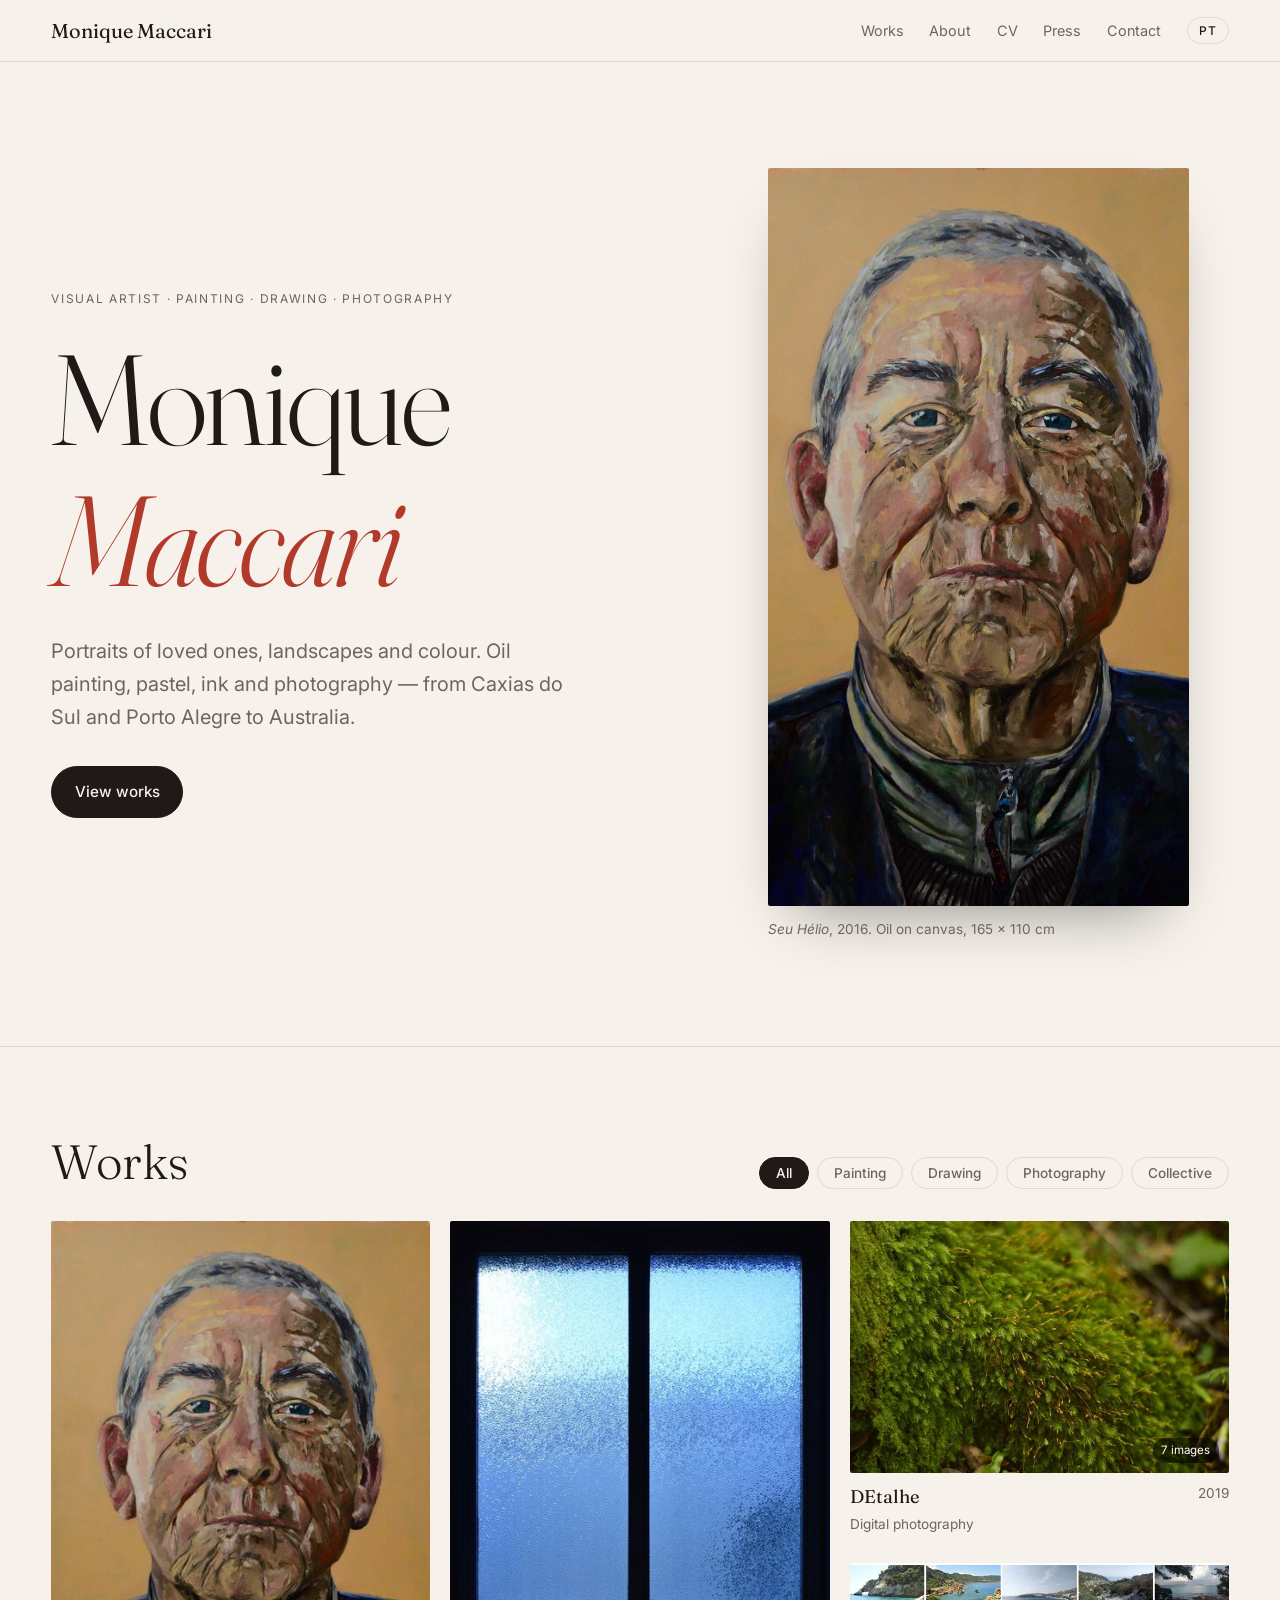
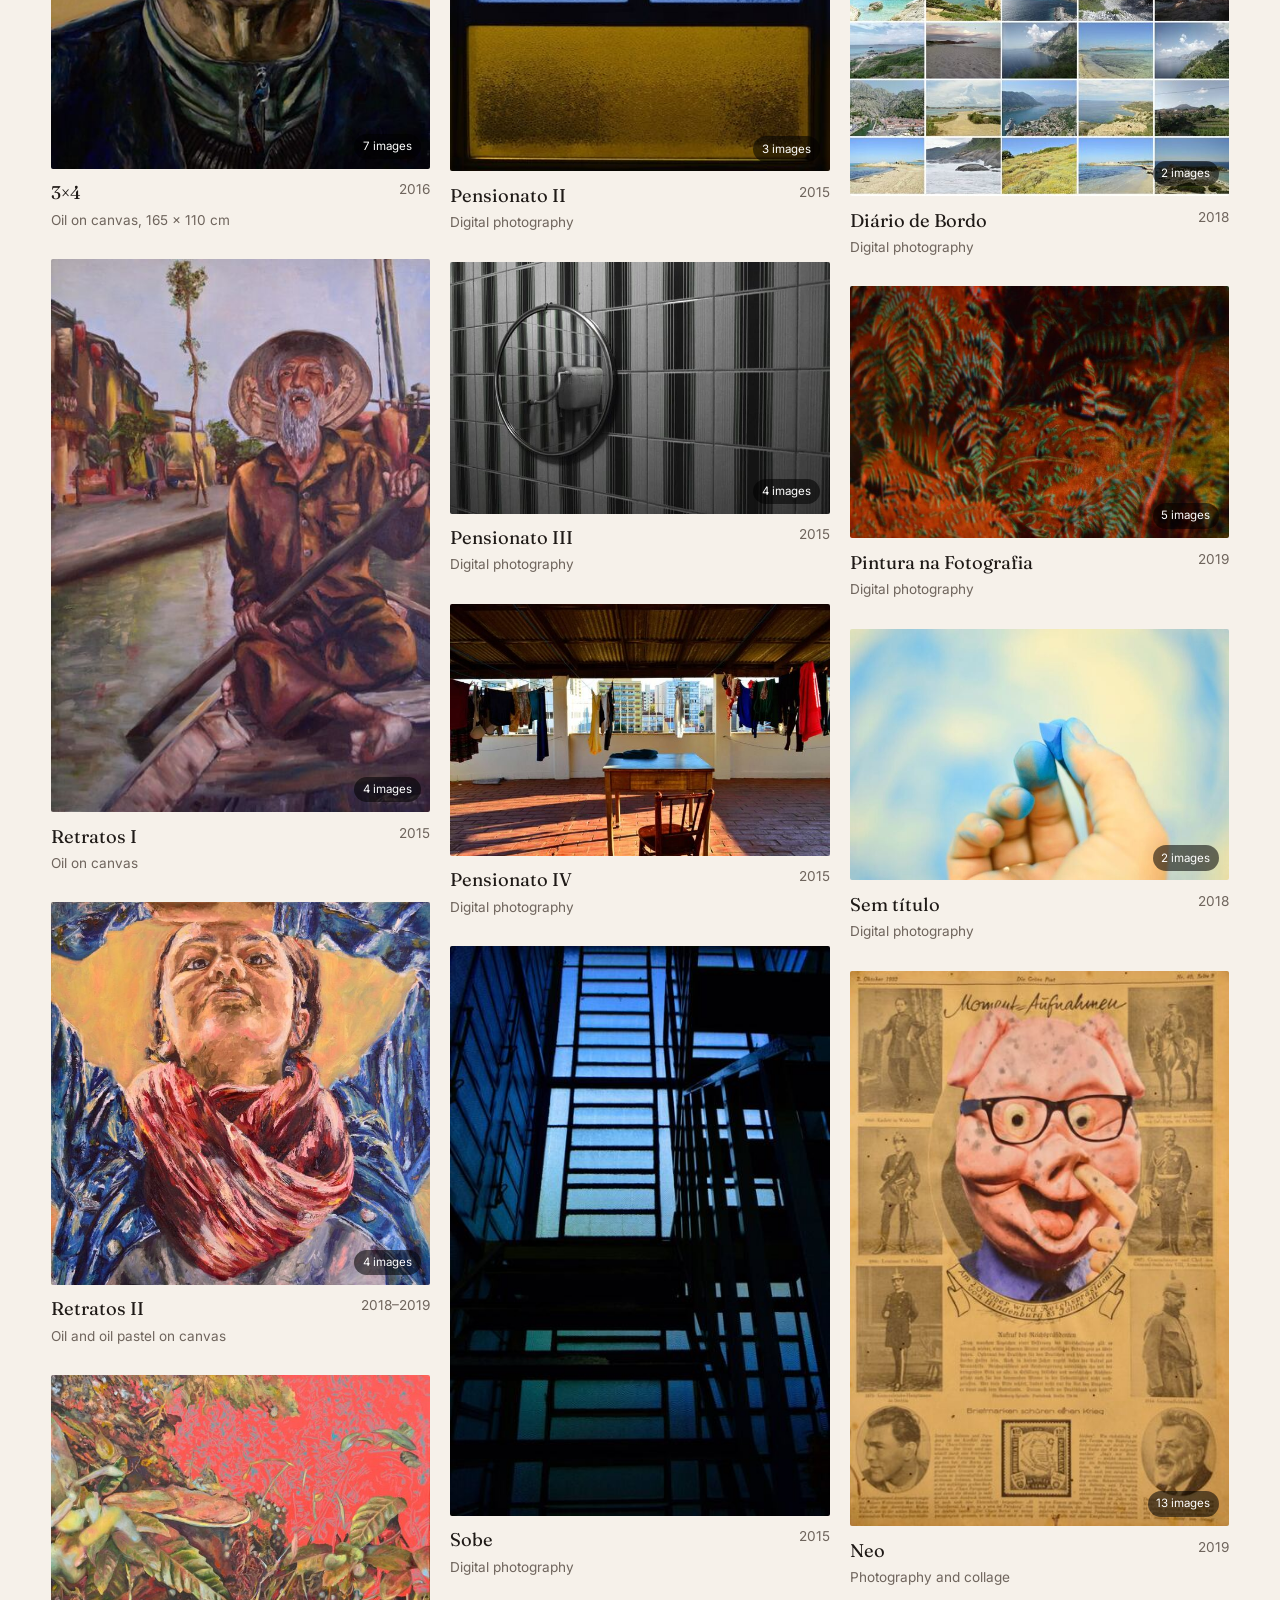
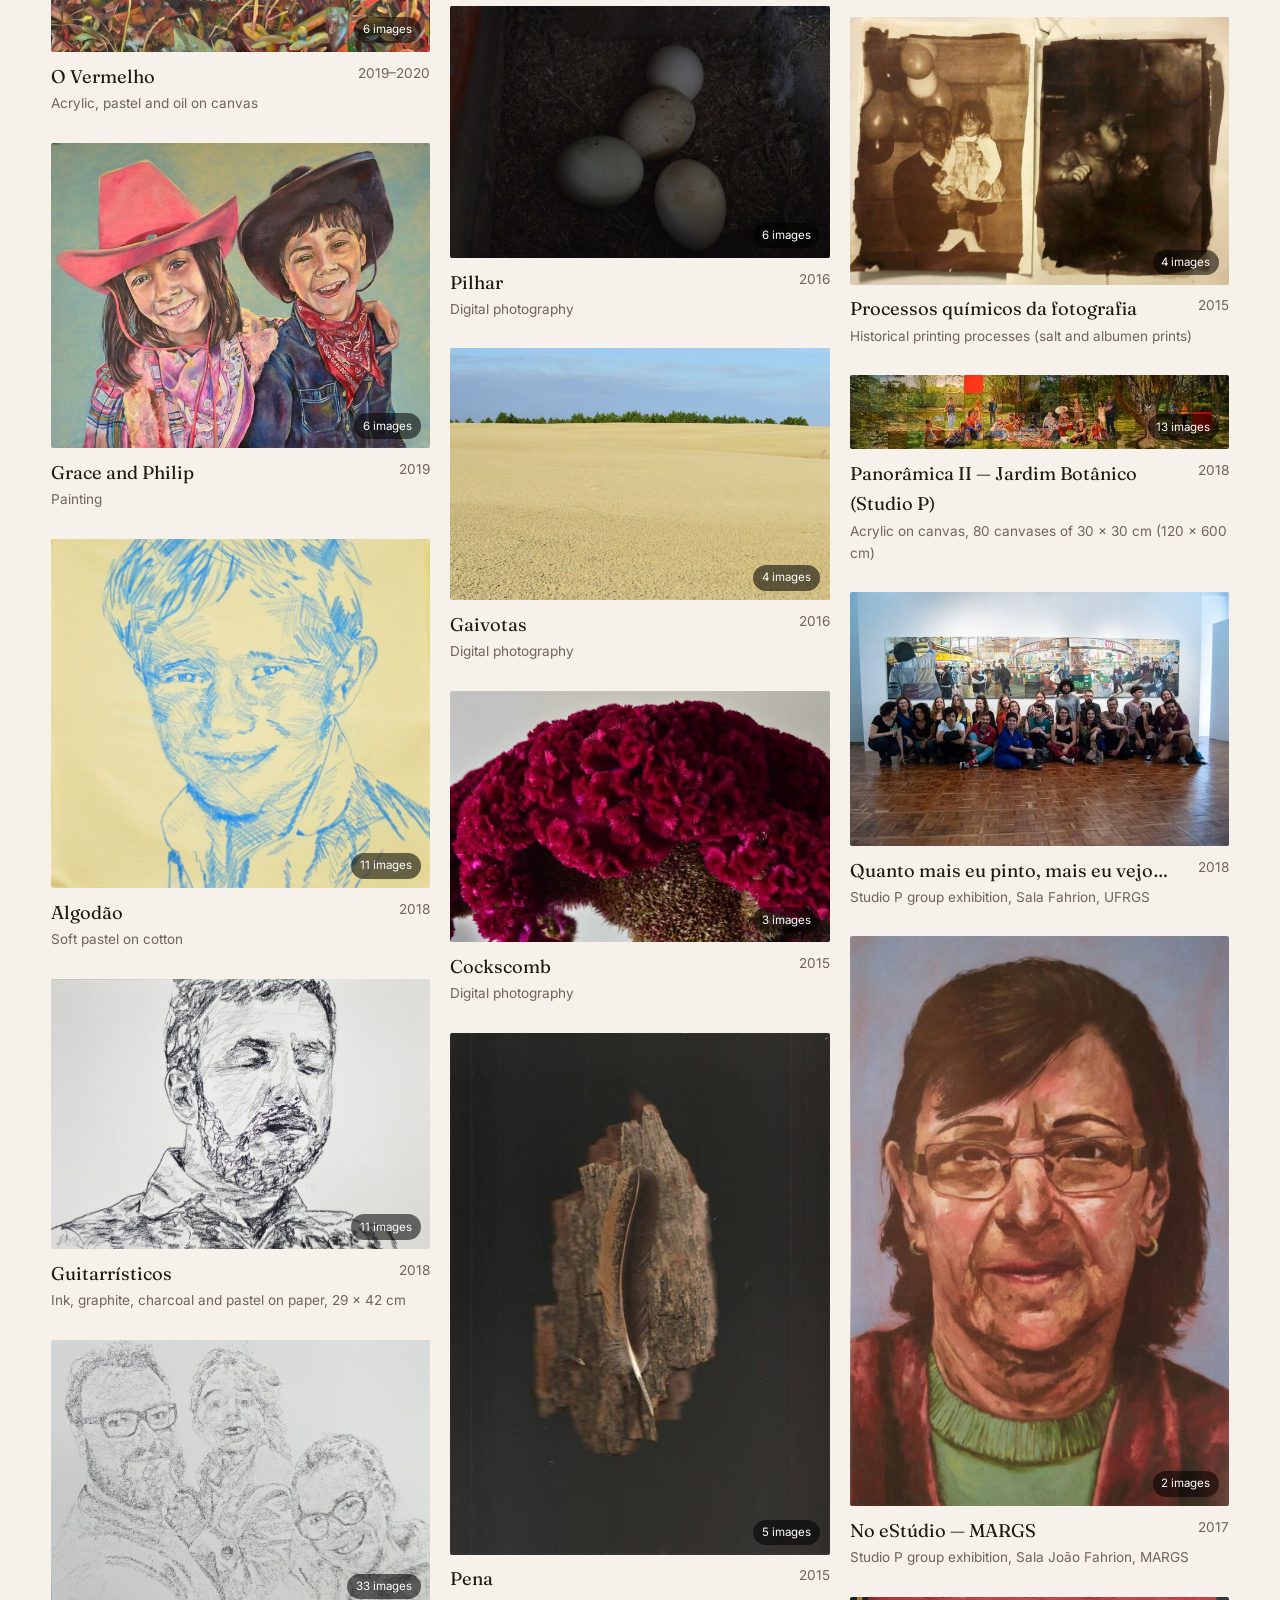
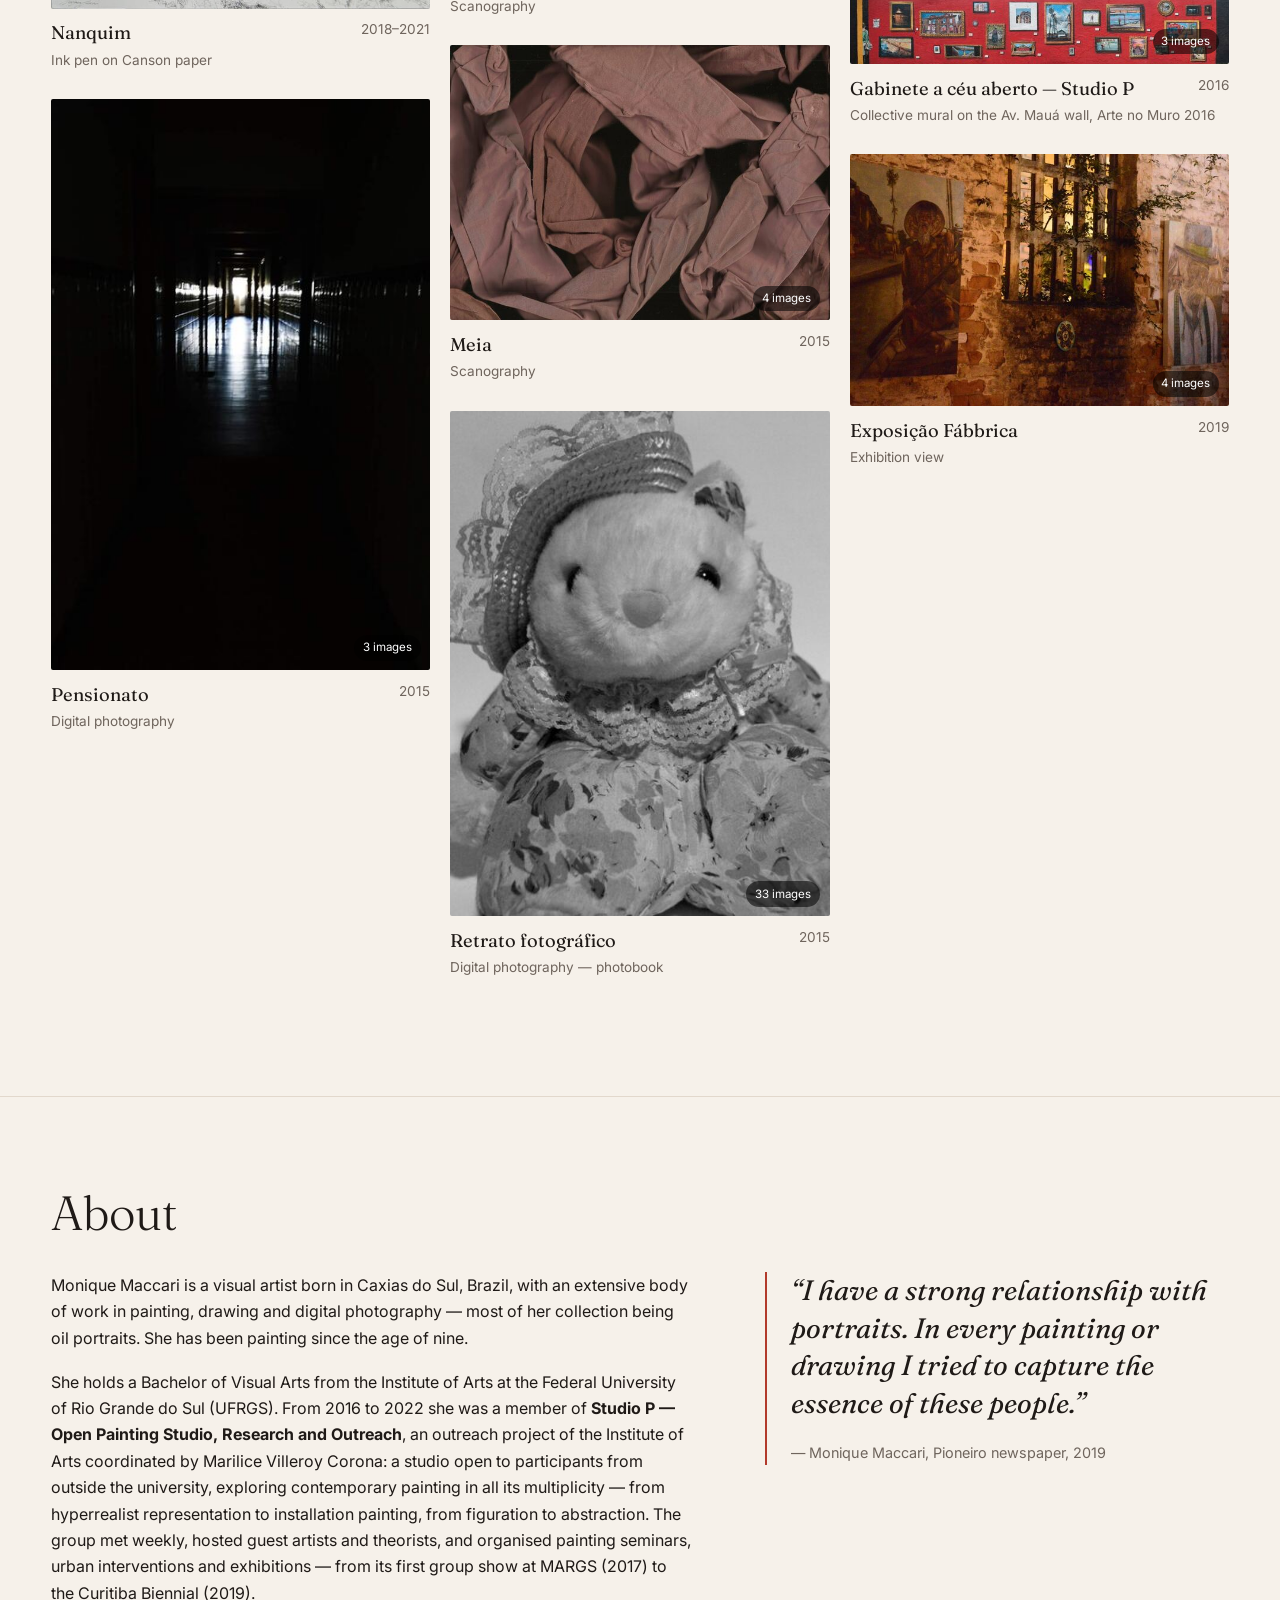
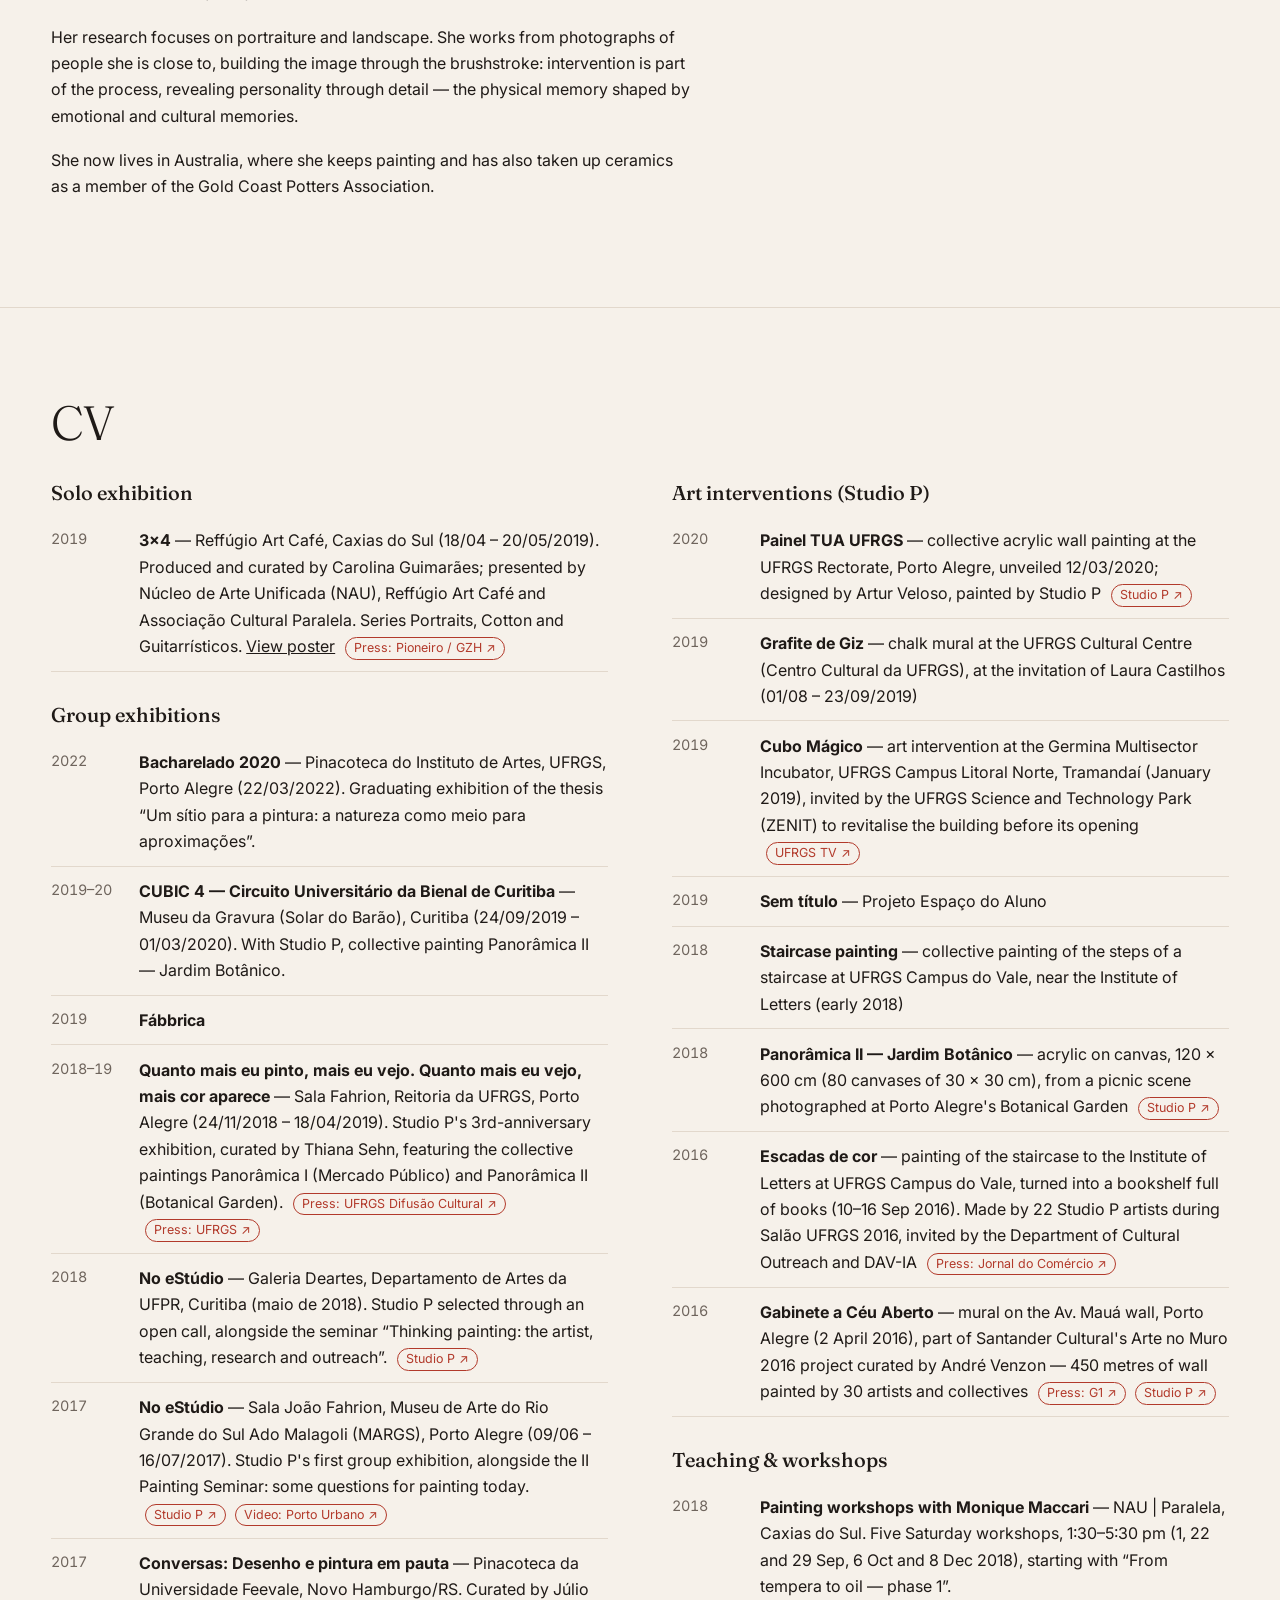
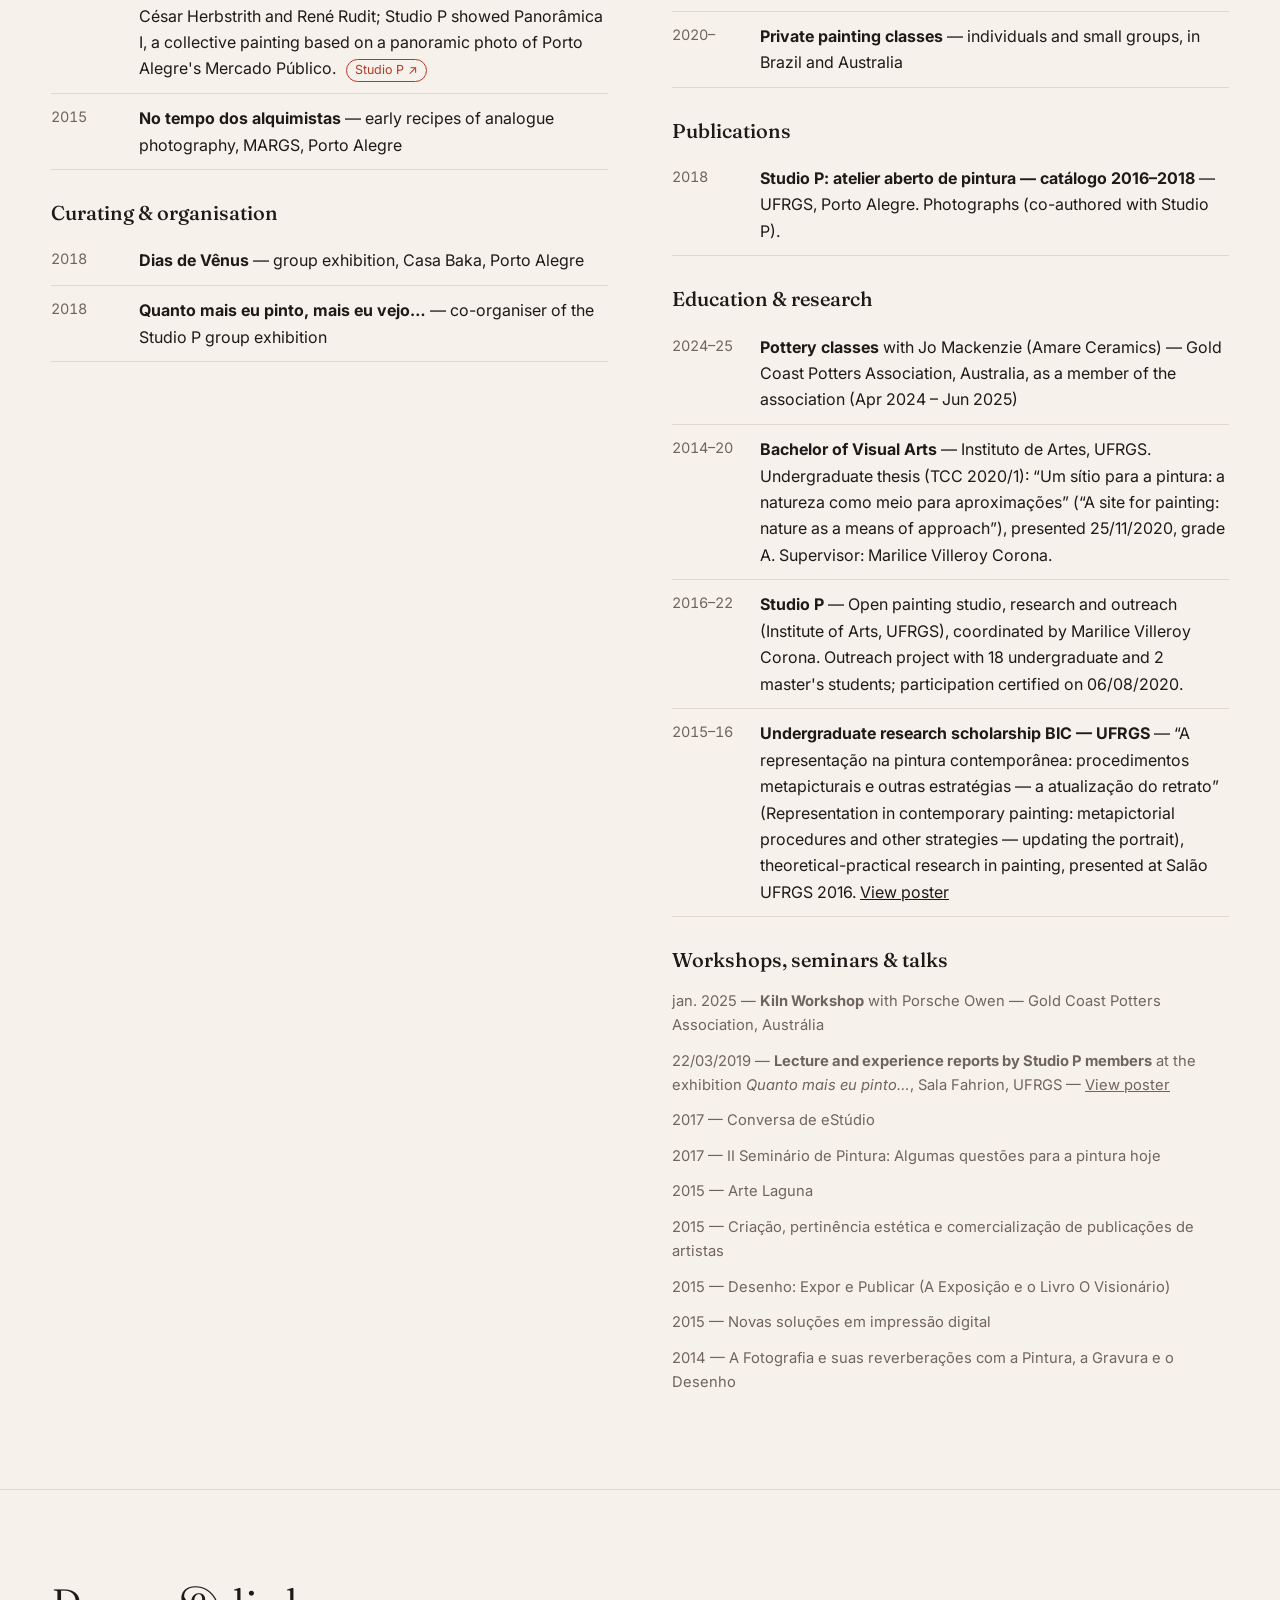
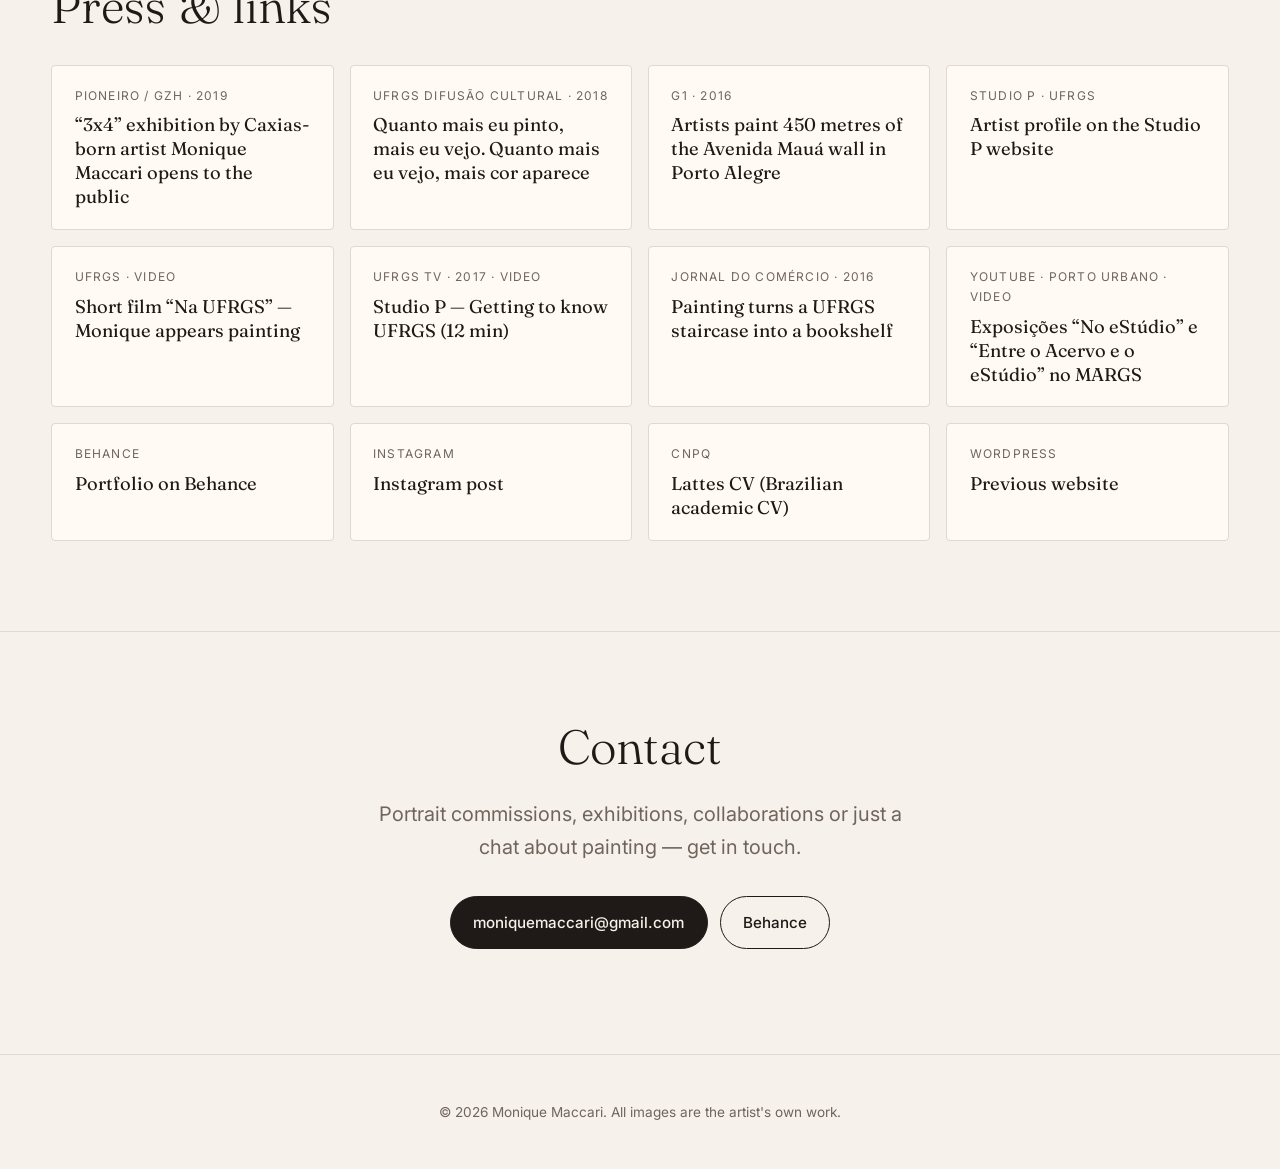
==== index.html @ 8c5ab3e1 "Add Porto Urbano MARGS video, 2019 Studio P lecture poster and 2018 staircase painting Co-Authored-B" ====
<!doctype html>
<html lang="pt-BR">
<head>
  <meta charset="utf-8">
  <meta name="viewport" content="width=device-width, initial-scale=1">
  <title>Monique Maccari — Artista Visual</title>
  <meta name="description" content="Monique Maccari, artista visual brasileira radicada na Austrália. Pintura a óleo, desenho e fotografia — retratos e paisagens.">
  <meta property="og:title" content="Monique Maccari — Artista Visual">
  <meta property="og:description" content="Pintura, desenho e fotografia. Retratos de pessoas queridas, paisagens e cor.">
  <meta property="og:image" content="assets/img/seu-helio/01.jpg">
  <link rel="icon" href="assets/favicon.svg" type="image/svg+xml">
  <link rel="preconnect" href="https://fonts.googleapis.com">
  <link rel="preconnect" href="https://fonts.gstatic.com" crossorigin>
  <link href="https://fonts.googleapis.com/css2?family=Fraunces:ital,opsz,wght@0,9..144,300;0,9..144,500;1,9..144,300&family=Inter:wght@400;500&display=swap" rel="stylesheet">
  <link rel="stylesheet" href="assets/css/style.css">
</head>
<body>
  <header class="site-header">
    <a class="logo" href="#top">Monique Maccari</a>
    <nav class="nav" aria-label="Principal">
      <a href="#obras" data-i18n="nav.works">Obras</a>
      <a href="#sobre" data-i18n="nav.about">Sobre</a>
      <a href="#cv" data-i18n="nav.cv">Currículo</a>
      <a href="#imprensa" data-i18n="nav.press">Imprensa</a>
      <a href="#contato" data-i18n="nav.contact">Contato</a>
      <button class="lang" type="button" aria-label="Mudar idioma / Change language">EN</button>
    </nav>
  </header>

  <main id="top">
    <section class="hero">
      <div class="hero-text">
        <p class="eyebrow" data-i18n="hero.eyebrow">Artista visual · Pintura · Desenho · Fotografia</p>
        <h1>Monique<br><em>Maccari</em></h1>
        <p class="lede" data-i18n="hero.lede">Retratos de pessoas queridas, paisagens e cor. Pintura a óleo, pastel, nanquim e fotografia — de Caxias do Sul e Porto Alegre para a Austrália.</p>
        <a class="btn" href="#obras" data-i18n="hero.cta">Ver obras</a>
      </div>
      <figure class="hero-art">
        <img src="assets/img/seu-helio/01.jpg" alt="Seu Hélio, 2016, óleo sobre tela, 165 × 110 cm" width="1400" height="2100">
        <figcaption><em>Seu Hélio</em>, 2016. <span data-i18n="hero.caption">Óleo sobre tela, 165 × 110 cm</span></figcaption>
      </figure>
    </section>

    <section id="obras" class="section">
      <div class="section-head">
        <h2 data-i18n="works.title">Obras</h2>
        <div class="filters" role="tablist">
          <button class="filter is-active" data-filter="all" data-i18n="cat.all">Tudo</button>
          <button class="filter" data-filter="pintura" data-i18n="cat.pintura">Pintura</button>
          <button class="filter" data-filter="desenho" data-i18n="cat.desenho">Desenho</button>
          <button class="filter" data-filter="fotografia" data-i18n="cat.fotografia">Fotografia</button>
          <button class="filter" data-filter="coletivo" data-i18n="cat.coletivo">Coletivo</button>
        </div>
      </div>
      <div class="grid" id="grid"></div>
    </section>

    <section id="sobre" class="section about">
      <h2 data-i18n="about.title">Sobre</h2>
      <div class="about-cols">
        <div class="prose" data-i18n-html="about.body">
          <p>Monique Maccari é artista visual nascida em Caxias do Sul (RS), com vasta produção em pintura, desenho e fotografia digital — a maior parte da coleção são retratos em tinta a óleo. Pinta desde os nove anos de idade.</p>
          <p>Bacharela em Artes Visuais pelo Instituto de Artes da Universidade Federal do Rio Grande do Sul (UFRGS). De 2016 a 2022 integrou o <strong>Studio P — Atelier aberto de pintura, pesquisa e extensão</strong>, projeto de extensão do Instituto de Artes coordenado por Marilice Villeroy Corona: um ateliê aberto a participantes de fora da universidade, que pensa a pintura contemporânea em sua multiplicidade — da representação hiper-realista à pintura-instalação, da figuração à abstração. O grupo se reunia semanalmente, recebia artistas e teóricos convidados e organizava seminários de pintura, intervenções urbanas e exposições — da primeira coletiva no MARGS (2017) à Bienal de Curitiba (2019).</p>
          <p>Sua pesquisa se concentra no retrato e na paisagem. Trabalha a partir de fotografias de pessoas com quem tem vínculo, construindo a representação pela pincelada: a interferência faz parte do processo e revela a personalidade nos detalhes — a memória física construída pelas memórias emocionais e culturais.</p>
          <p>Hoje vive na Austrália, onde segue pintando e passou a se dedicar também à cerâmica, como membro da Gold Coast Potters Association.</p>
        </div>
        <blockquote class="quote">
          <p data-i18n="about.quote">“Eu tenho uma forte relação com retratos. Em cada pintura ou desenho eu busquei capturar a essência dessas pessoas.”</p>
          <cite>— Monique Maccari, <span data-i18n="about.quoteSrc">Pioneiro, 2019</span></cite>
        </blockquote>
      </div>
    </section>

    <section id="cv" class="section cv">
      <h2 data-i18n="cv.title">Currículo</h2>
      <div class="cv-grid">
        <div>
          <h3 data-i18n="cv.solo">Exposição individual</h3>
          <ul class="timeline">
            <li><span>2019</span><div><strong>3×4</strong> — Reffúgio Art Café, Caxias do Sul (18/04 – 20/05/2019). <span data-i18n="cv.solo1">Produção e curadoria de Carolina Guimarães; realização Núcleo de Arte Unificada (NAU), Reffúgio Art Café e Associação Cultural Paralela. Séries Retratos, Algodão e Guitarrísticos.</span> <a href="assets/img/press/3x4-cartaz-2019.jpg" target="_blank" rel="noopener" data-i18n="cv.poster">Ver cartaz</a> <a class="press-link" href="https://gauchazh.clicrbs.com.br/pioneiro/cultura-e-lazer/noticia/2019/04/exposicao-3x4-da-artista-caxiense-radicada-na-capital-monique-maccari-abre-nesta-quinta-para-visitacao-10931770.html" target="_blank" rel="noopener"><span data-i18n="cv.news">Matéria</span>: Pioneiro / GZH ↗</a></div></li>
          </ul>

          <h3 data-i18n="cv.group">Exposições coletivas</h3>
          <ul class="timeline">
            <li><span>2022</span><div><strong>Bacharelado 2020</strong> — Pinacoteca do Instituto de Artes, UFRGS, Porto Alegre (22/03/2022). <span data-i18n="cv.grad">Exposição de formatura do TCC “Um sítio para a pintura: a natureza como meio para aproximações”.</span></div></li>
            <li><span>2019–20</span><div><strong>CUBIC 4 — Circuito Universitário da Bienal de Curitiba</strong> — Museu da Gravura (Solar do Barão), Curitiba (24/09/2019 – 01/03/2020). <span data-i18n="cv.cubic">Com o Studio P, pintura coletiva Panorâmica II — Jardim Botânico.</span></div></li>
            <li><span>2019</span><div><strong>Fábbrica</strong></div></li>
            <li><span>2018–19</span><div><strong>Quanto mais eu pinto, mais eu vejo. Quanto mais eu vejo, mais cor aparece</strong> — Sala Fahrion, Reitoria da UFRGS, Porto Alegre (24/11/2018 – 18/04/2019). <span data-i18n="cv.group1">Exposição de 3 anos do Studio P, curadoria de Thiana Sehn, com as pinturas coletivas Panorâmica I (Mercado Público) e Panorâmica II (Jardim Botânico).</span> <a class="press-link" href="https://www.ufrgs.br/difusaocultural/exposicao-quanto-mais-eu-pinto-mais-eu-vejo-quanto-mais-eu-vejo-mais-cor-aparece/" target="_blank" rel="noopener"><span data-i18n="cv.news">Matéria</span>: UFRGS Difusão Cultural ↗</a> <a class="press-link" href="https://www.ufrgs.br/prorext/exposicao-de-pinturas-panoramicas-ocorre-na-sala-fahrion/" target="_blank" rel="noopener"><span data-i18n="cv.news">Matéria</span>: UFRGS ↗</a></div></li>
            <li><span>2018</span><div><strong>No eStúdio</strong> — Galeria Deartes, Departamento de Artes da UFPR, Curitiba (maio de 2018). <span data-i18n="cv.ufpr">Studio P selecionado por edital, com o seminário “Pensar a pintura: o artista, o ensino, a pesquisa e a extensão”.</span> <a class="press-link" href="https://grupostudiop.wordpress.com/exposicao-no-estudio-ufpr/" target="_blank" rel="noopener">Studio P ↗</a></div></li>
            <li><span>2017</span><div><strong>No eStúdio</strong> — Sala João Fahrion, Museu de Arte do Rio Grande do Sul Ado Malagoli (MARGS), Porto Alegre (09/06 – 16/07/2017). <span data-i18n="cv.estudio">Primeira exposição coletiva do Studio P, com o II Seminário de Pintura: algumas questões para a pintura hoje.</span> <a class="press-link" href="https://grupostudiop.wordpress.com/exposicao-no-estudio-margs/" target="_blank" rel="noopener">Studio P ↗</a> <a class="press-link" href="https://www.youtube.com/watch?v=yvdzv5QNSR8" target="_blank" rel="noopener"><span data-i18n="cv.video">Vídeo</span>: Porto Urbano ↗</a></div></li>
            <li><span>2017</span><div><strong>Conversas: Desenho e pintura em pauta</strong> — Pinacoteca da Universidade Feevale, Novo Hamburgo/RS. <span data-i18n="cv.feevale">Curadoria de Júlio César Herbstrith e René Rudit; o Studio P apresentou a Panorâmica I, pintura coletiva a partir de uma foto panorâmica do Mercado Público de Porto Alegre.</span> <a class="press-link" href="https://grupostudiop.wordpress.com/panoramica-i/" target="_blank" rel="noopener">Studio P ↗</a></div></li>
            <li><span>2015</span><div><strong>No tempo dos alquimistas</strong> — <span data-i18n="cv.group3">primeiras receitas da fotografia analógica</span>, MARGS, Porto Alegre</div></li>
          </ul>

          <h3 data-i18n="cv.curator">Curadoria e organização</h3>
          <ul class="timeline">
            <li><span>2018</span><div><strong>Dias de Vênus</strong> — <span data-i18n="cv.cur1">exposição coletiva</span>, Casa Baka, Porto Alegre</div></li>
            <li><span>2018</span><div><strong>Quanto mais eu pinto, mais eu vejo…</strong> — <span data-i18n="cv.cur2">co-organização da exposição coletiva do Studio P</span></div></li>
          </ul>
        </div>

        <div>
          <h3 data-i18n="cv.interventions">Intervenções artísticas (Studio P)</h3>
          <ul class="timeline">
            <li><span>2020</span><div><strong>Painel TUA UFRGS</strong> — <span data-i18n="cv.tua">pintura coletiva em acrílica sobre parede na Reitoria da UFRGS, Porto Alegre, inaugurada em 12/03/2020; projeto de Artur Veloso, execução do Studio P</span> <a class="press-link" href="https://grupostudiop.wordpress.com/murais-tua-ufrgs/" target="_blank" rel="noopener">Studio P ↗</a></div></li>
            <li><span>2019</span><div><strong>Grafite de Giz</strong> — <span data-i18n="cv.int2">mural de giz no Centro Cultural da UFRGS, a convite de Laura Castilhos (01/08 – 23/09/2019)</span></div></li>
            <li><span>2019</span><div><strong>Cubo Mágico</strong> — <span data-i18n="cv.germina">intervenção artística na Incubadora Multissetorial Germina, Campus Litoral Norte da UFRGS, Tramandaí/RS (janeiro de 2019), a convite do Parque Científico e Tecnológico da UFRGS (ZENIT), para a revitalização da sede antes da inauguração</span> <a class="press-link" href="https://www.ufrgs.br/germina/germina-na-tv-ufrgs/" target="_blank" rel="noopener">UFRGS TV ↗</a></div></li>
            <li><span>2019</span><div><strong>Sem título</strong> — Projeto Espaço do Aluno</div></li>
            <li><span>2018</span><div><strong data-i18n="cv.esc18">Pintura de escadaria</strong> — <span data-i18n="cv.esc18b">pintura coletiva dos degraus de uma escadaria no Campus do Vale da UFRGS, perto do Instituto de Letras (início de 2018)</span></div></li>
            <li><span>2018</span><div><strong>Panorâmica II — Jardim Botânico</strong> — <span data-i18n="cv.int5">acrílica sobre tela, 120 × 600 cm (80 telas de 30 × 30 cm), a partir de uma cena de piquenique fotografada no Jardim Botânico de Porto Alegre</span> <a class="press-link" href="https://grupostudiop.wordpress.com/panoramica-ii-2/" target="_blank" rel="noopener">Studio P ↗</a></div></li>
            <li><span>2016</span><div><strong>Escadas de cor</strong> — <span data-i18n="cv.escada">pintura da escadaria de acesso ao Instituto de Letras, no Campus do Vale da UFRGS, transformada numa estante cheia de livros (10 a 16/09/2016). Feita por 22 artistas do Studio P durante o Salão UFRGS 2016, a convite do Departamento de Difusão Cultural e do DAV-IA</span> <a class="press-link" href="https://www.jornaldocomercio.com/_conteudo/2016/09/galeria_de_imagens/522149-projeto-transforma-escada-da-ufrgs-em-estante-de-livros.html" target="_blank" rel="noopener"><span data-i18n="cv.news">Matéria</span>: Jornal do Comércio ↗</a></div></li>
            <li><span>2016</span><div><strong>Gabinete a Céu Aberto</strong> — <span data-i18n="cv.maua">pintura no muro da Av. Mauá, Porto Alegre (02/04/2016), no Projeto Arte no Muro 2016 do Santander Cultural, com curadoria de André Venzon — 450 metros de muro pintados por 30 artistas e coletivos</span> <a class="press-link" href="https://g1.globo.com/rs/rio-grande-do-sul/noticia/2016/04/artistas-pintam-450-metros-do-muro-da-avenida-maua-em-porto-alegre.html" target="_blank" rel="noopener"><span data-i18n="cv.news">Matéria</span>: G1 ↗</a> <a class="press-link" href="https://grupostudiop.wordpress.com/gabinete-a-ceu-aberto/" target="_blank" rel="noopener">Studio P ↗</a></div></li>
          </ul>

          <h3 data-i18n="cv.teaching">Ensino e oficinas</h3>
          <ul class="timeline">
            <li><span>2018</span><div><strong data-i18n="cv.teach1">Oficinas de pintura com Monique Maccari</strong> — NAU | Paralela, Caxias do Sul. <span data-i18n="cv.teach1b">Cinco oficinas aos sábados, das 13h30 às 17h30 (1º, 22 e 29/09, 06/10 e 08/12/2018), começando por “Da têmpera ao óleo — fase 1”.</span></div></li>
            <li><span>2020–</span><div><strong data-i18n="cv.teach2">Aulas particulares de pintura</strong> — <span data-i18n="cv.teach2b">individuais e em pequenos grupos, no Brasil e na Austrália</span></div></li>
          </ul>

          <h3 data-i18n="cv.pubs">Publicações</h3>
          <ul class="timeline">
            <li><span>2018</span><div><strong>Studio P: atelier aberto de pintura — catálogo 2016–2018</strong> — UFRGS, Porto Alegre. <span data-i18n="cv.pub1">Fotografias (coautoria com o Studio P).</span></div></li>
          </ul>

          <h3 data-i18n="cv.edu">Formação e pesquisa</h3>
          <ul class="timeline">
            <li><span>2024–25</span><div><strong data-i18n="cv.pottery">Aulas de cerâmica</strong> <span data-i18n="cv.pottery1">com Jo Mackenzie (Amare Ceramics)</span> — Gold Coast Potters Association, <span data-i18n="cv.pottery2">Austrália, como membro da associação (abr. 2024 – jun. 2025)</span></div></li>
            <li><span>2014–20</span><div><strong data-i18n="cv.edu1">Bacharelado em Artes Visuais</strong> — Instituto de Artes, UFRGS. <span data-i18n="cv.edu1b">TCC 2020/1: “Um sítio para a pintura: a natureza como meio para aproximações”, apresentado em 25/11/2020 (conceito A). Orientação: Marilice Villeroy Corona.</span></div></li>
            <li><span>2016–22</span><div><strong>Studio P</strong> — <span data-i18n="cv.edu2">Atelier aberto de pintura, pesquisa e extensão (Instituto de Artes, UFRGS), coordenação de Marilice Villeroy Corona. Projeto de extensão com 18 estudantes de graduação e 2 de mestrado; participação certificada em 06/08/2020.</span></div></li>
            <li><span>2015–16</span><div><strong data-i18n="cv.edu3">Bolsista de Iniciação Científica BIC — UFRGS</strong> — <span data-i18n="cv.edu3b">“A representação na pintura contemporânea: procedimentos metapicturais e outras estratégias — a atualização do retrato”, pesquisa teórico-prática em pintura, apresentada no Salão UFRGS 2016.</span> <a href="assets/img/press/bic-poster-2016.jpg" target="_blank" rel="noopener" data-i18n="cv.bicposter">Ver pôster</a></div></li>
          </ul>

          <h3 data-i18n="cv.events">Workshops, seminários e encontros</h3>
          <ul class="compact">
            <li>jan. 2025 — <strong>Kiln Workshop</strong> <span data-i18n="cv.kiln">com Porsche Owen</span> — Gold Coast Potters Association, Austrália</li>
            <li>22/03/2019 — <strong data-i18n="cv.aula">Aula expositiva e relatos de experiências de integrantes do Studio P</strong> <span data-i18n-html="cv.aula2">na exposição <em>Quanto mais eu pinto…</em>, Sala Fahrion, UFRGS</span> — <a href="assets/img/press/aula-expositiva-2019-cartaz.jpg" target="_blank" rel="noopener" data-i18n="cv.poster">Ver cartaz</a></li>
            <li>2017 — Conversa de eStúdio</li>
            <li>2017 — II Seminário de Pintura: Algumas questões para a pintura hoje</li>
            <li>2015 — Arte Laguna</li>
            <li>2015 — Criação, pertinência estética e comercialização de publicações de artistas</li>
            <li>2015 — Desenho: Expor e Publicar (A Exposição e o Livro O Visionário)</li>
            <li>2015 — Novas soluções em impressão digital</li>
            <li>2014 — A Fotografia e suas reverberações com a Pintura, a Gravura e o Desenho</li>
          </ul>
        </div>
      </div>
    </section>

    <section id="imprensa" class="section press">
      <h2 data-i18n="press.title">Imprensa e links</h2>
      <div class="cards">
        <a class="card" href="https://gauchazh.clicrbs.com.br/pioneiro/cultura-e-lazer/noticia/2019/04/exposicao-3x4-da-artista-caxiense-radicada-na-capital-monique-maccari-abre-nesta-quinta-para-visitacao-10931770.html" target="_blank" rel="noopener">
          <span class="card-kicker">Pioneiro / GZH · 2019</span>
          <span class="card-title" data-i18n="press.p1">Exposição “3x4” da artista caxiense Monique Maccari abre para visitação</span>
        </a>
        <a class="card" href="https://www.ufrgs.br/difusaocultural/exposicao-quanto-mais-eu-pinto-mais-eu-vejo-quanto-mais-eu-vejo-mais-cor-aparece/" target="_blank" rel="noopener">
          <span class="card-kicker">UFRGS Difusão Cultural · 2018</span>
          <span class="card-title">Quanto mais eu pinto, mais eu vejo. Quanto mais eu vejo, mais cor aparece</span>
        </a>
        <a class="card" href="https://g1.globo.com/rs/rio-grande-do-sul/noticia/2016/04/artistas-pintam-450-metros-do-muro-da-avenida-maua-em-porto-alegre.html" target="_blank" rel="noopener">
          <span class="card-kicker">G1 · 2016</span>
          <span class="card-title" data-i18n="press.p7">Artistas pintam 450 metros do muro da Avenida Mauá em Porto Alegre</span>
        </a>
        <a class="card" href="https://grupostudiop.wordpress.com/monique-maccari/" target="_blank" rel="noopener">
          <span class="card-kicker">Studio P · UFRGS</span>
          <span class="card-title" data-i18n="press.p8">Perfil de artista no site do Studio P</span>
        </a>
        <a class="card" href="https://www.ufrgs.br/site/noticias/curta-201cna-ufrgs201d-sera-exibido-neste-sabado/" target="_blank" rel="noopener">
          <span class="card-kicker">UFRGS · <span data-i18n="press.video">vídeo</span></span>
          <span class="card-title" data-i18n="press.p9">Curta “Na UFRGS” — Monique aparece pintando</span>
        </a>
        <a class="card" href="https://videos.ufrgs.br/ufrgstv/conhecendo-a-ufrgs/studio-p/view" target="_blank" rel="noopener">
          <span class="card-kicker">UFRGS TV · 2017 · <span data-i18n="press.video">vídeo</span></span>
          <span class="card-title" data-i18n="press.p10">Studio P — Conhecendo a UFRGS (12 min)</span>
        </a>
        <a class="card" href="https://www.jornaldocomercio.com/_conteudo/2016/09/galeria_de_imagens/522149-projeto-transforma-escada-da-ufrgs-em-estante-de-livros.html" target="_blank" rel="noopener">
          <span class="card-kicker">Jornal do Comércio · 2016</span>
          <span class="card-title" data-i18n="press.p11">Pintura transforma escadaria da UFRGS em estante de livros</span>
        </a>
        <a class="card" href="https://www.youtube.com/watch?v=yvdzv5QNSR8" target="_blank" rel="noopener">
          <span class="card-kicker">YouTube · Porto Urbano · <span data-i18n="press.video">vídeo</span></span>
          <span class="card-title">Exposições “No eStúdio” e “Entre o Acervo e o eStúdio” no MARGS</span>
        </a>
        <a class="card" href="https://www.behance.net/moniquemaccari" target="_blank" rel="noopener">
          <span class="card-kicker">Behance</span>
          <span class="card-title" data-i18n="press.p3">Portfólio no Behance</span>
        </a>
        <a class="card" href="https://www.instagram.com/p/B0s8X2ggQpT/" target="_blank" rel="noopener">
          <span class="card-kicker">Instagram</span>
          <span class="card-title" data-i18n="press.p4">Publicação no Instagram</span>
        </a>
        <a class="card" href="http://lattes.cnpq.br/7613681593028724" target="_blank" rel="noopener">
          <span class="card-kicker">CNPq</span>
          <span class="card-title" data-i18n="press.p5">Currículo Lattes</span>
        </a>
        <a class="card" href="https://moniquemaccari.wordpress.com/" target="_blank" rel="noopener">
          <span class="card-kicker">WordPress</span>
          <span class="card-title" data-i18n="press.p6">Site anterior</span>
        </a>
      </div>
    </section>

    <section id="contato" class="section contact">
      <h2 data-i18n="contact.title">Contato</h2>
      <p class="lede" data-i18n="contact.body">Encomendas de retratos, exposições, colaborações ou só uma conversa sobre pintura — escreva.</p>
      <p class="contact-links">
        <a class="btn" href="mailto:moniquemaccari@gmail.com">moniquemaccari@gmail.com</a>
        <a class="btn btn-ghost" href="https://www.behance.net/moniquemaccari" target="_blank" rel="noopener">Behance</a>
      </p>
    </section>
  </main>

  <footer class="site-footer">
    <p>© <span id="year"></span> Monique Maccari. <span data-i18n="footer.rights">Todas as imagens são de autoria da artista.</span></p>
  </footer>

  <dialog class="viewer" id="viewer" aria-label="Visualizador de obras">
    <button class="viewer-close" type="button" aria-label="Fechar">×</button>
    <button class="viewer-prev" type="button" aria-label="Anterior">‹</button>
    <figure>
      <img id="viewer-img" alt="">
      <figcaption>
        <strong id="viewer-title"></strong>
        <span id="viewer-caption"></span>
        <span id="viewer-count" class="muted"></span>
      </figcaption>
    </figure>
    <button class="viewer-next" type="button" aria-label="Próxima">›</button>
  </dialog>

  <script src="assets/js/data.js"></script>
  <script src="assets/js/app.js"></script>
</body>
</html>
---- assets/css/style.css ----
:root {
  --bg: #f6f1ea;
  --surface: #fffaf3;
  --ink: #1f1a17;
  --muted: #6f655d;
  --line: #e2d8cc;
  --accent: #b23a2b;
  --serif: "Fraunces", Georgia, serif;
  --sans: "Inter", system-ui, -apple-system, sans-serif;
  --gutter: clamp(16px, 4vw, 56px);
}

@media (prefers-color-scheme: dark) {
  :root {
    --bg: #161311;
    --surface: #201c19;
    --ink: #f1e9df;
    --muted: #a99d92;
    --line: #342e29;
    --accent: #e0644f;
  }
}

* { box-sizing: border-box; }
html { scroll-behavior: smooth; scroll-padding-top: 72px; }
body {
  margin: 0;
  background: var(--bg);
  color: var(--ink);
  font: 400 16px/1.65 var(--sans);
  -webkit-font-smoothing: antialiased;
}
img { max-width: 100%; display: block; }
a { color: inherit; }
h1, h2, h3 { font-family: var(--serif); font-weight: 300; line-height: 1.1; margin: 0; }
h2 { font-size: clamp(2rem, 4vw, 3rem); }
h3 { font-size: 1.25rem; font-weight: 500; margin: 2rem 0 .75rem; }

/* Header */
.site-header {
  position: sticky; top: 0; z-index: 10;
  display: flex; align-items: center; justify-content: space-between; gap: 1rem;
  padding: 14px var(--gutter);
  background: color-mix(in srgb, var(--bg) 88%, transparent);
  backdrop-filter: blur(10px);
  border-bottom: 1px solid var(--line);
}
.logo { font-family: var(--serif); font-size: 1.25rem; text-decoration: none; white-space: nowrap; }
.nav { display: flex; align-items: center; gap: clamp(.75rem, 2vw, 1.75rem); overflow-x: auto; }
.nav a { text-decoration: none; font-size: .9rem; color: var(--muted); white-space: nowrap; }
.nav a:hover { color: var(--ink); }
.lang {
  font: 500 .75rem var(--sans); letter-spacing: .08em;
  border: 1px solid var(--line); background: transparent; color: var(--ink);
  border-radius: 999px; padding: .3rem .7rem; cursor: pointer;
}
@media (max-width: 720px) {
  .site-header { flex-direction: column; align-items: flex-start; gap: .4rem; }
  .nav { width: 100%; flex-wrap: wrap; row-gap: .25rem; overflow: visible; }
  .lang { margin-left: auto; }
}

/* Hero */
.hero {
  display: grid; grid-template-columns: 1.1fr .9fr; gap: clamp(2rem, 5vw, 5rem);
  align-items: center;
  padding: clamp(2.5rem, 7vw, 6rem) var(--gutter);
  max-width: 1400px; margin: 0 auto;
}
.eyebrow { text-transform: uppercase; letter-spacing: .14em; font-size: .75rem; color: var(--muted); margin: 0 0 1.25rem; }
.hero h1 { font-size: clamp(3.5rem, 10vw, 8.5rem); letter-spacing: -.02em; }
.hero h1 em { color: var(--accent); }
.lede { font-size: clamp(1.05rem, 1.6vw, 1.25rem); color: var(--muted); max-width: 34rem; margin: 1.5rem 0 2rem; }
.hero-art img { width: 100%; max-height: 82vh; object-fit: cover; border-radius: 2px; box-shadow: 0 30px 60px -30px rgb(0 0 0 / .45); }
.hero-art figcaption { font-size: .85rem; color: var(--muted); margin-top: .75rem; }
@media (max-width: 820px) {
  .hero { grid-template-columns: 1fr; }
  .hero-art { order: -1; }
  .hero-art img { max-height: 60vh; }
}

.btn {
  display: inline-block; text-decoration: none;
  background: var(--ink); color: var(--bg);
  padding: .8rem 1.4rem; border-radius: 999px; font-weight: 500; font-size: .95rem;
  border: 1px solid var(--ink);
  transition: transform .2s ease;
}
.btn:hover { transform: translateY(-2px); }
.btn-ghost { background: transparent; color: var(--ink); }

/* Sections */
.section { padding: clamp(3rem, 7vw, 6rem) var(--gutter); max-width: 1400px; margin: 0 auto; border-top: 1px solid var(--line); }
.section-head { display: flex; flex-wrap: wrap; align-items: end; justify-content: space-between; gap: 1rem; margin-bottom: 2rem; }
.filters { display: flex; flex-wrap: wrap; gap: .5rem; }
.filter {
  font: 500 .85rem var(--sans); cursor: pointer;
  background: transparent; color: var(--muted);
  border: 1px solid var(--line); border-radius: 999px; padding: .45rem 1rem;
}
.filter.is-active, .filter:hover { background: var(--ink); color: var(--bg); border-color: var(--ink); }

/* Grid of series */
.grid { columns: 3 280px; column-gap: 1.25rem; }
.work {
  break-inside: avoid; margin: 0 0 1.75rem; cursor: pointer;
  background: none; border: 0; padding: 0; text-align: left; color: inherit; width: 100%; font: inherit;
}
.work-img { position: relative; overflow: hidden; background: var(--line); border-radius: 2px; }
.work-img img { width: 100%; height: auto; transition: transform .6s ease, opacity .4s; }
.work:hover .work-img img, .work:focus-visible .work-img img { transform: scale(1.03); }
.work-count {
  position: absolute; right: .6rem; bottom: .6rem;
  background: rgb(0 0 0 / .55); color: #fff; font-size: .72rem; padding: .2rem .55rem; border-radius: 999px;
}
.work-meta { display: flex; justify-content: space-between; gap: 1rem; margin-top: .6rem; }
.work-title { font-family: var(--serif); font-size: 1.15rem; }
.work-year { color: var(--muted); font-size: .85rem; white-space: nowrap; }
.work-tech { display: block; color: var(--muted); font-size: .85rem; }
.work[hidden] { display: none; }

/* About */
.about-cols { display: grid; grid-template-columns: 1.4fr 1fr; gap: clamp(2rem, 5vw, 5rem); margin-top: 2rem; }
.prose p { margin: 0 0 1.1rem; max-width: 40rem; }
.quote { margin: 0; padding-left: 1.5rem; border-left: 2px solid var(--accent); align-self: start; }
.quote p { font-family: var(--serif); font-style: italic; font-size: clamp(1.3rem, 2.2vw, 1.75rem); line-height: 1.35; margin: 0 0 1rem; }
.quote cite { color: var(--muted); font-style: normal; font-size: .9rem; }
@media (max-width: 820px) { .about-cols { grid-template-columns: 1fr; } }

/* CV */
.cv-grid { display: grid; grid-template-columns: 1fr 1fr; gap: clamp(2rem, 5vw, 5rem); }
@media (max-width: 820px) { .cv-grid { grid-template-columns: 1fr; } }
.timeline, .compact { list-style: none; margin: 0; padding: 0; }
.timeline li { display: grid; grid-template-columns: 4.5rem 1fr; gap: 1rem; padding: .7rem 0; border-bottom: 1px solid var(--line); }
.timeline li > span { color: var(--muted); font-variant-numeric: tabular-nums; font-size: .9rem; }
.compact li { padding: .35rem 0; color: var(--muted); font-size: .92rem; }

/* Press */
.cards { display: grid; grid-template-columns: repeat(auto-fill, minmax(260px, 1fr)); gap: 1rem; margin-top: 2rem; }
.card {
  display: flex; flex-direction: column; gap: .5rem; text-decoration: none;
  background: var(--surface); border: 1px solid var(--line); border-radius: 4px; padding: 1.25rem 1.4rem;
  transition: border-color .2s, transform .2s;
}
.card:hover { border-color: var(--accent); transform: translateY(-2px); }
.card-kicker { font-size: .75rem; text-transform: uppercase; letter-spacing: .1em; color: var(--muted); }
.card-title { font-family: var(--serif); font-size: 1.15rem; line-height: 1.3; }

/* Contact */
.contact { text-align: center; }
.contact .lede { margin-inline: auto; }
.contact-links { display: flex; flex-wrap: wrap; gap: .75rem; justify-content: center; }

.site-footer { padding: 2rem var(--gutter); text-align: center; color: var(--muted); font-size: .85rem; border-top: 1px solid var(--line); }

/* Viewer */
.viewer {
  width: 100vw; height: 100vh; max-width: none; max-height: none; margin: 0; padding: 0; border: 0;
  background: rgb(14 12 11 / .96); color: #f1e9df;
}
.viewer[open] { display: grid; grid-template-columns: 64px 1fr 64px; align-items: center; }
.viewer::backdrop { background: rgb(0 0 0 / .6); }
.viewer figure { margin: 0; height: 100vh; display: flex; flex-direction: column; align-items: center; justify-content: center; padding: 3.5rem 0 1.25rem; min-width: 0; }
.viewer img { max-width: 100%; max-height: calc(100vh - 9rem); object-fit: contain; }
.viewer figcaption { margin-top: 1rem; text-align: center; display: flex; flex-direction: column; gap: .15rem; font-size: .9rem; padding: 0 1rem; }
.viewer figcaption strong { font-family: var(--serif); font-weight: 400; font-size: 1.2rem; }
.viewer .muted { color: #a99d92; font-size: .8rem; }
.viewer button { background: none; border: 0; color: inherit; cursor: pointer; font-size: 2.5rem; line-height: 1; padding: .5rem; opacity: .75; }
.viewer button:hover { opacity: 1; }
.viewer-close { position: absolute; top: .5rem; right: 1rem; }
@media (max-width: 600px) {
  .viewer[open] { grid-template-columns: 40px 1fr 40px; }
  .viewer button { font-size: 2rem; }
}

.press-link {
  display: inline-block; margin-left: .35rem;
  font-size: .78rem; color: var(--accent); text-decoration: none;
  border: 1px solid currentColor; border-radius: 999px; padding: 0 .5rem; white-space: nowrap;
}
.press-link:hover { background: var(--accent); color: var(--bg); }
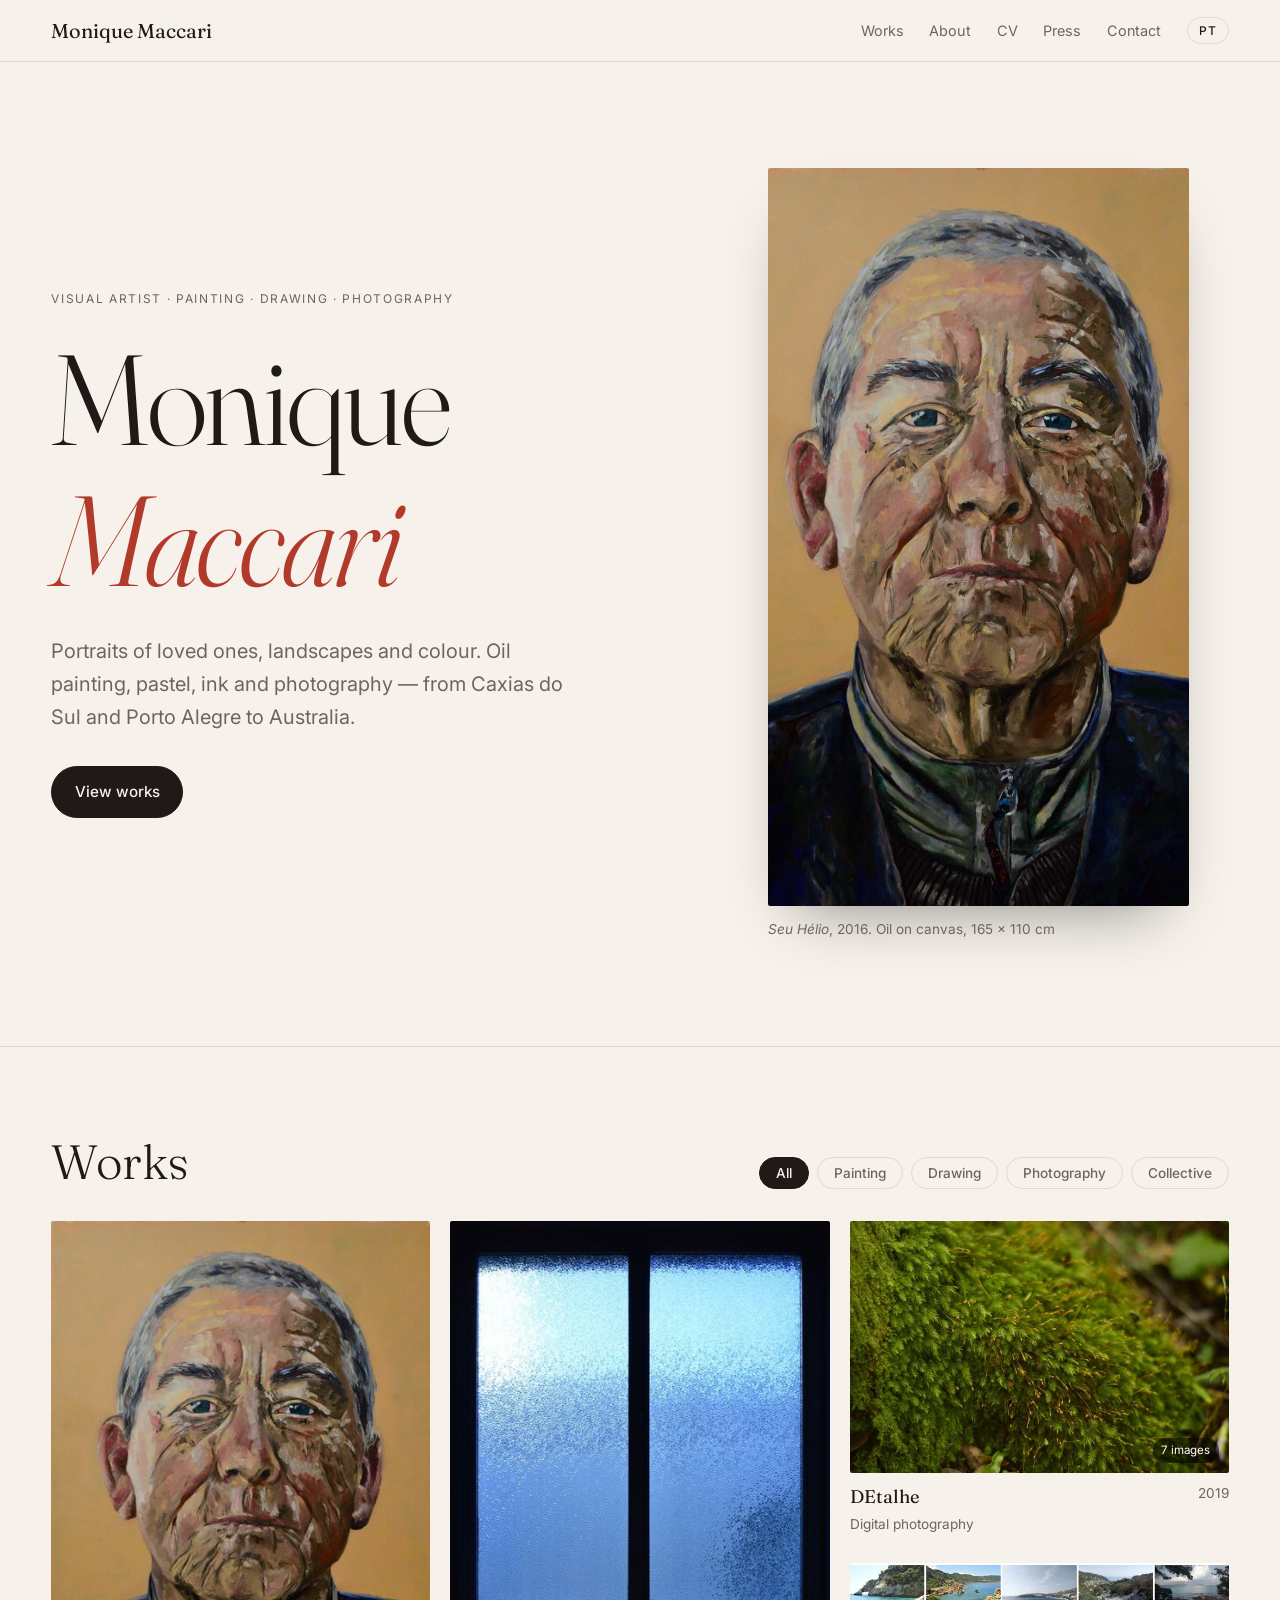
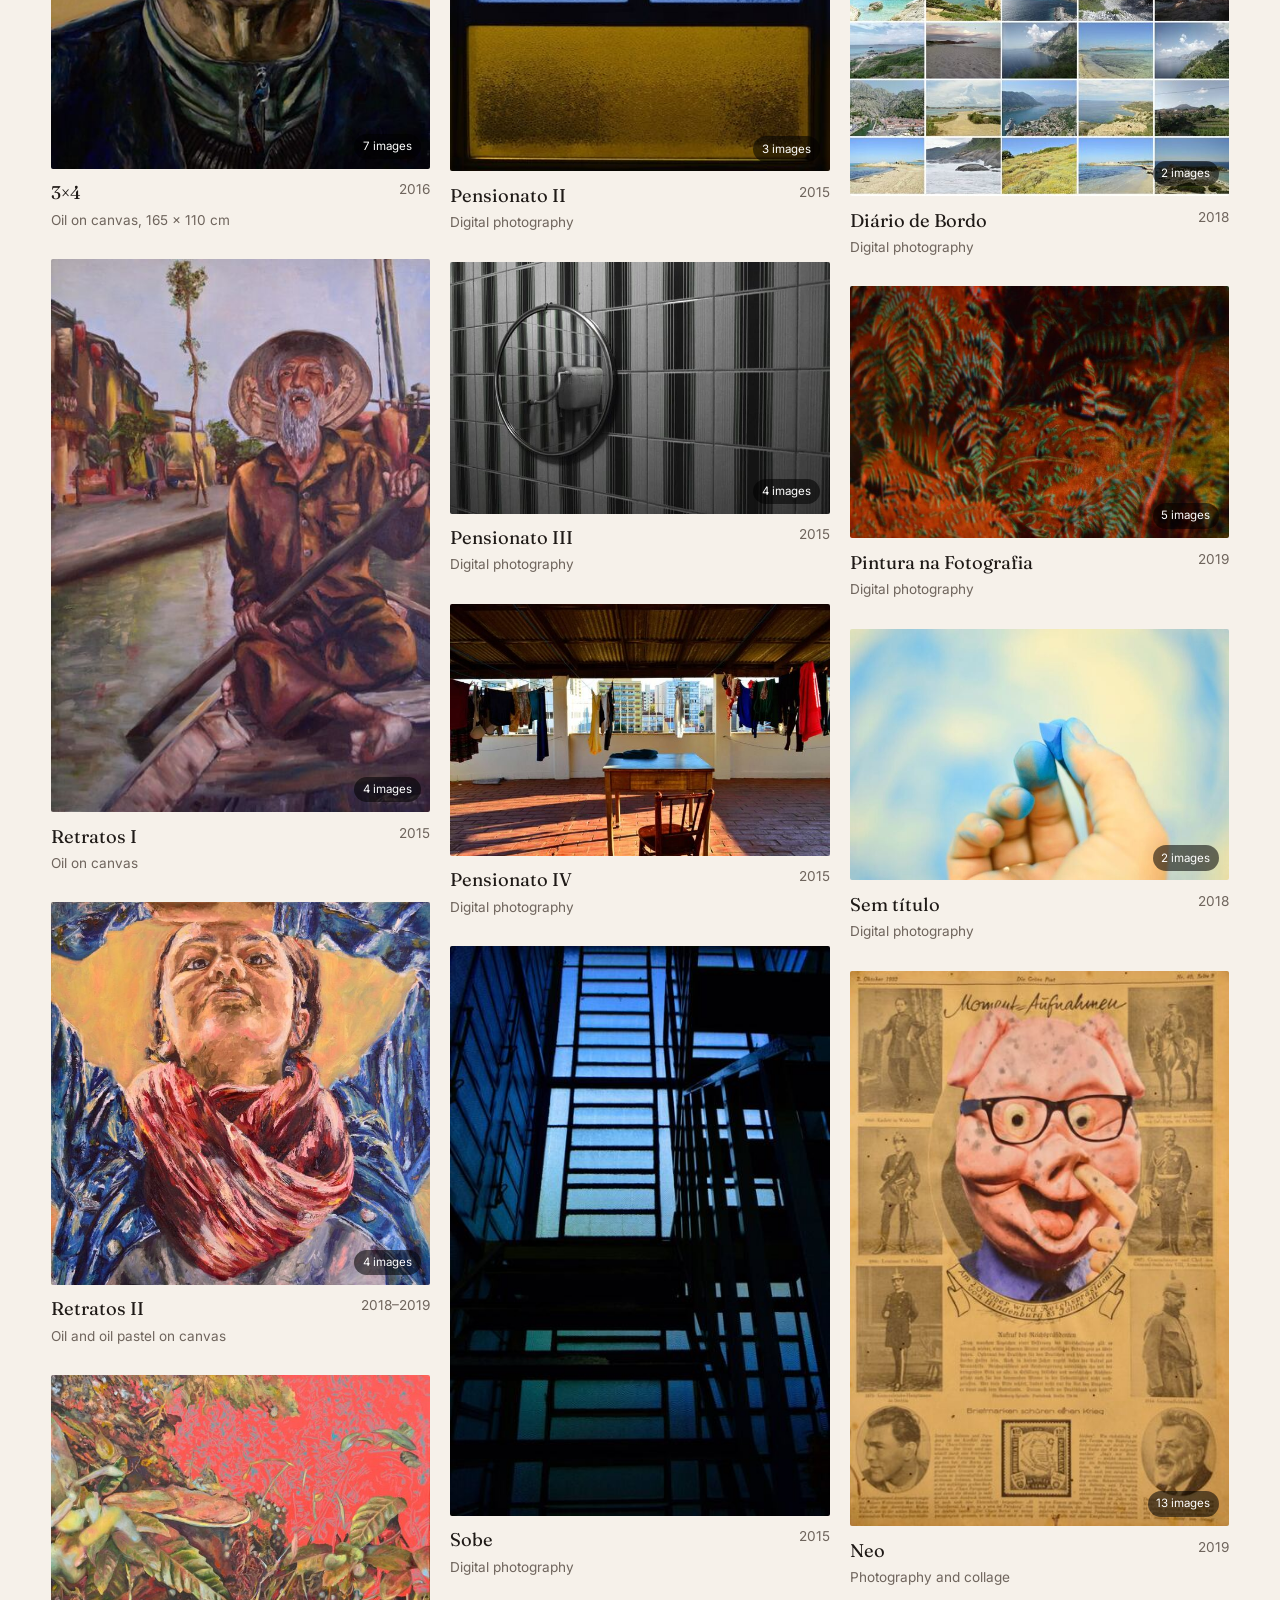
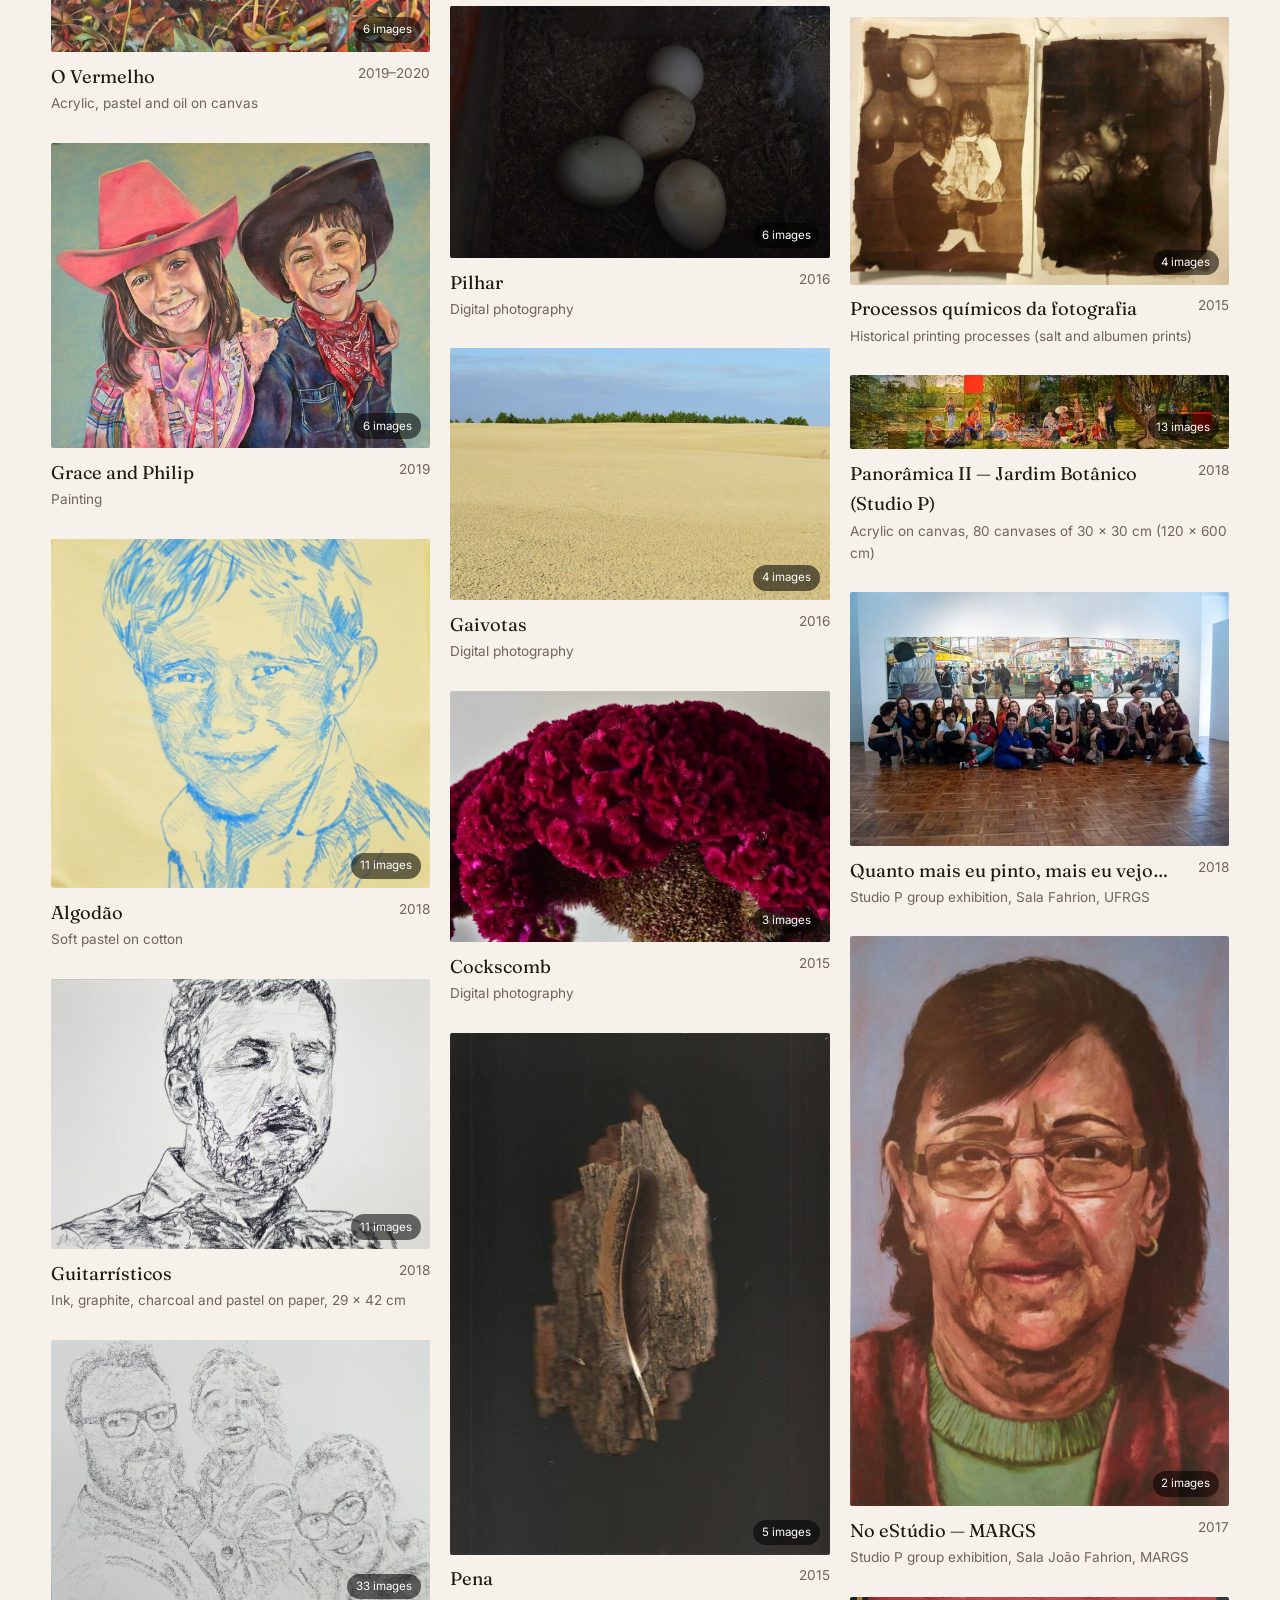
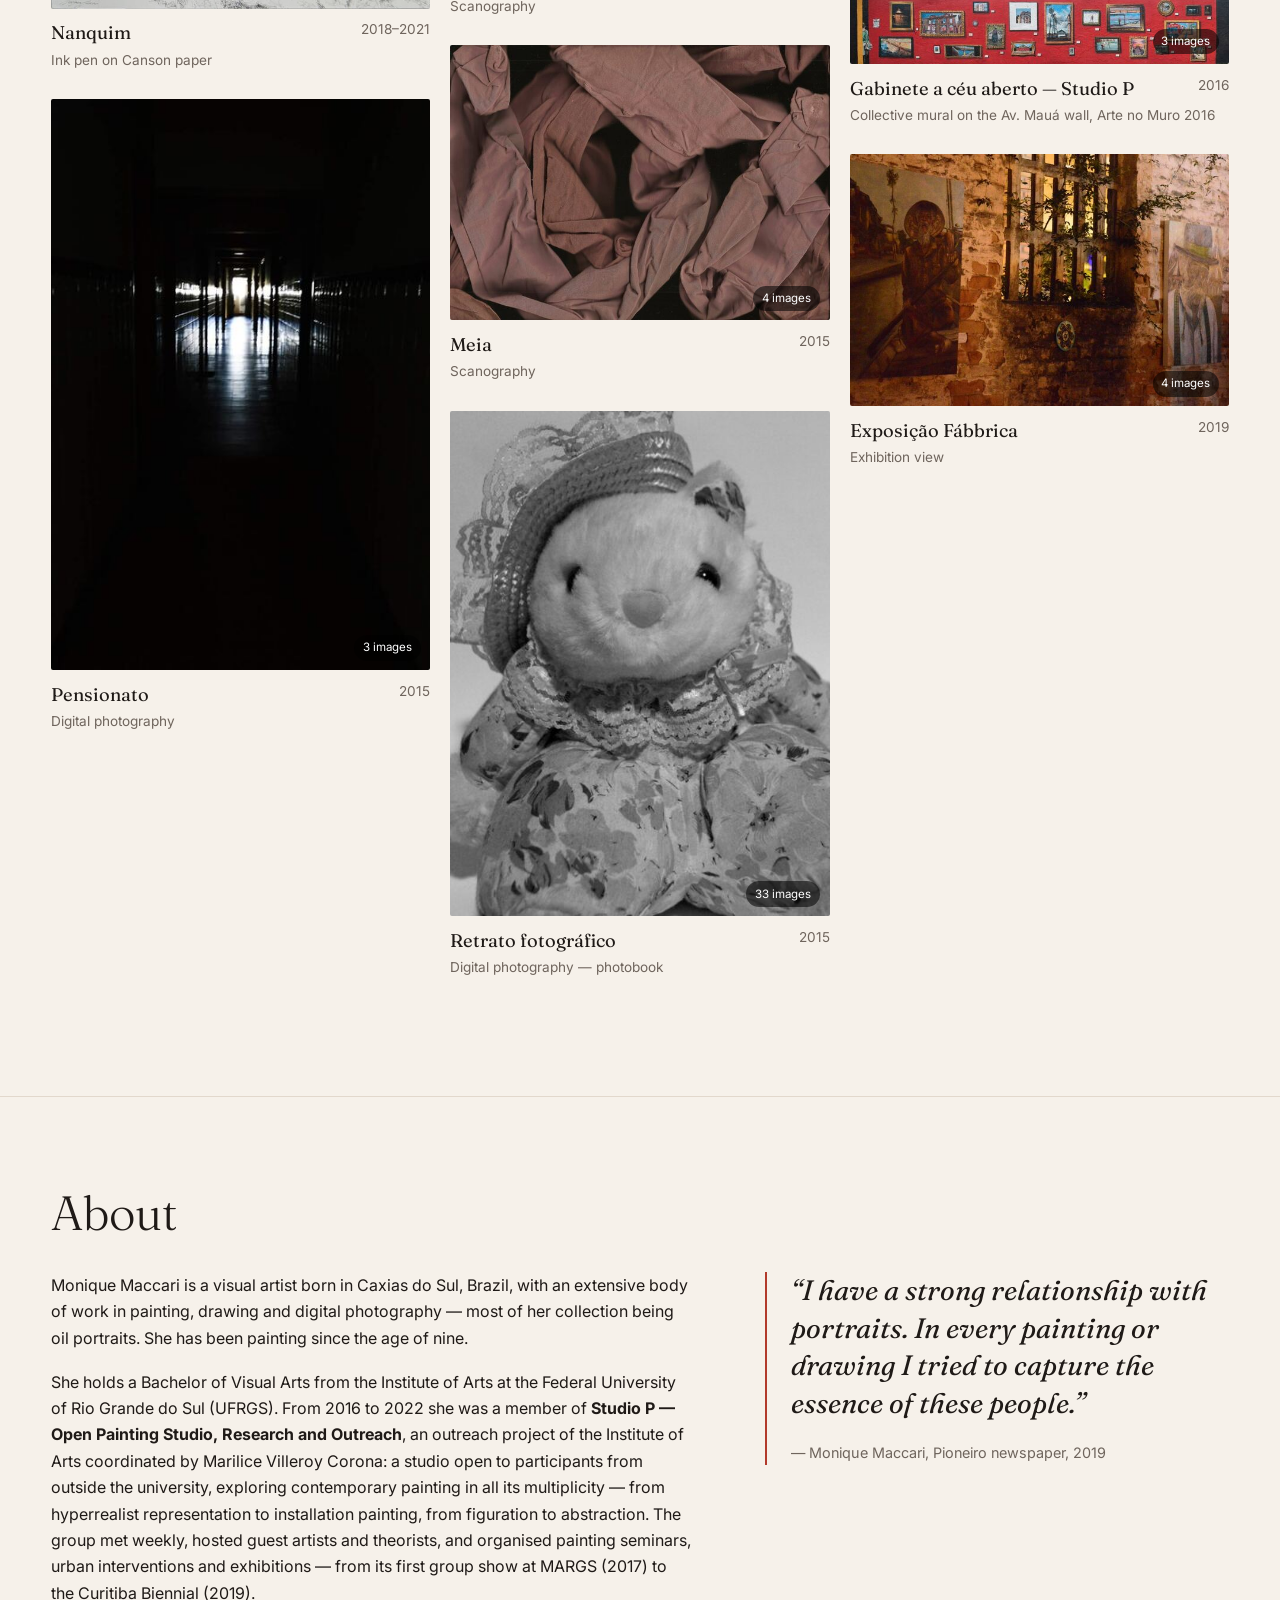
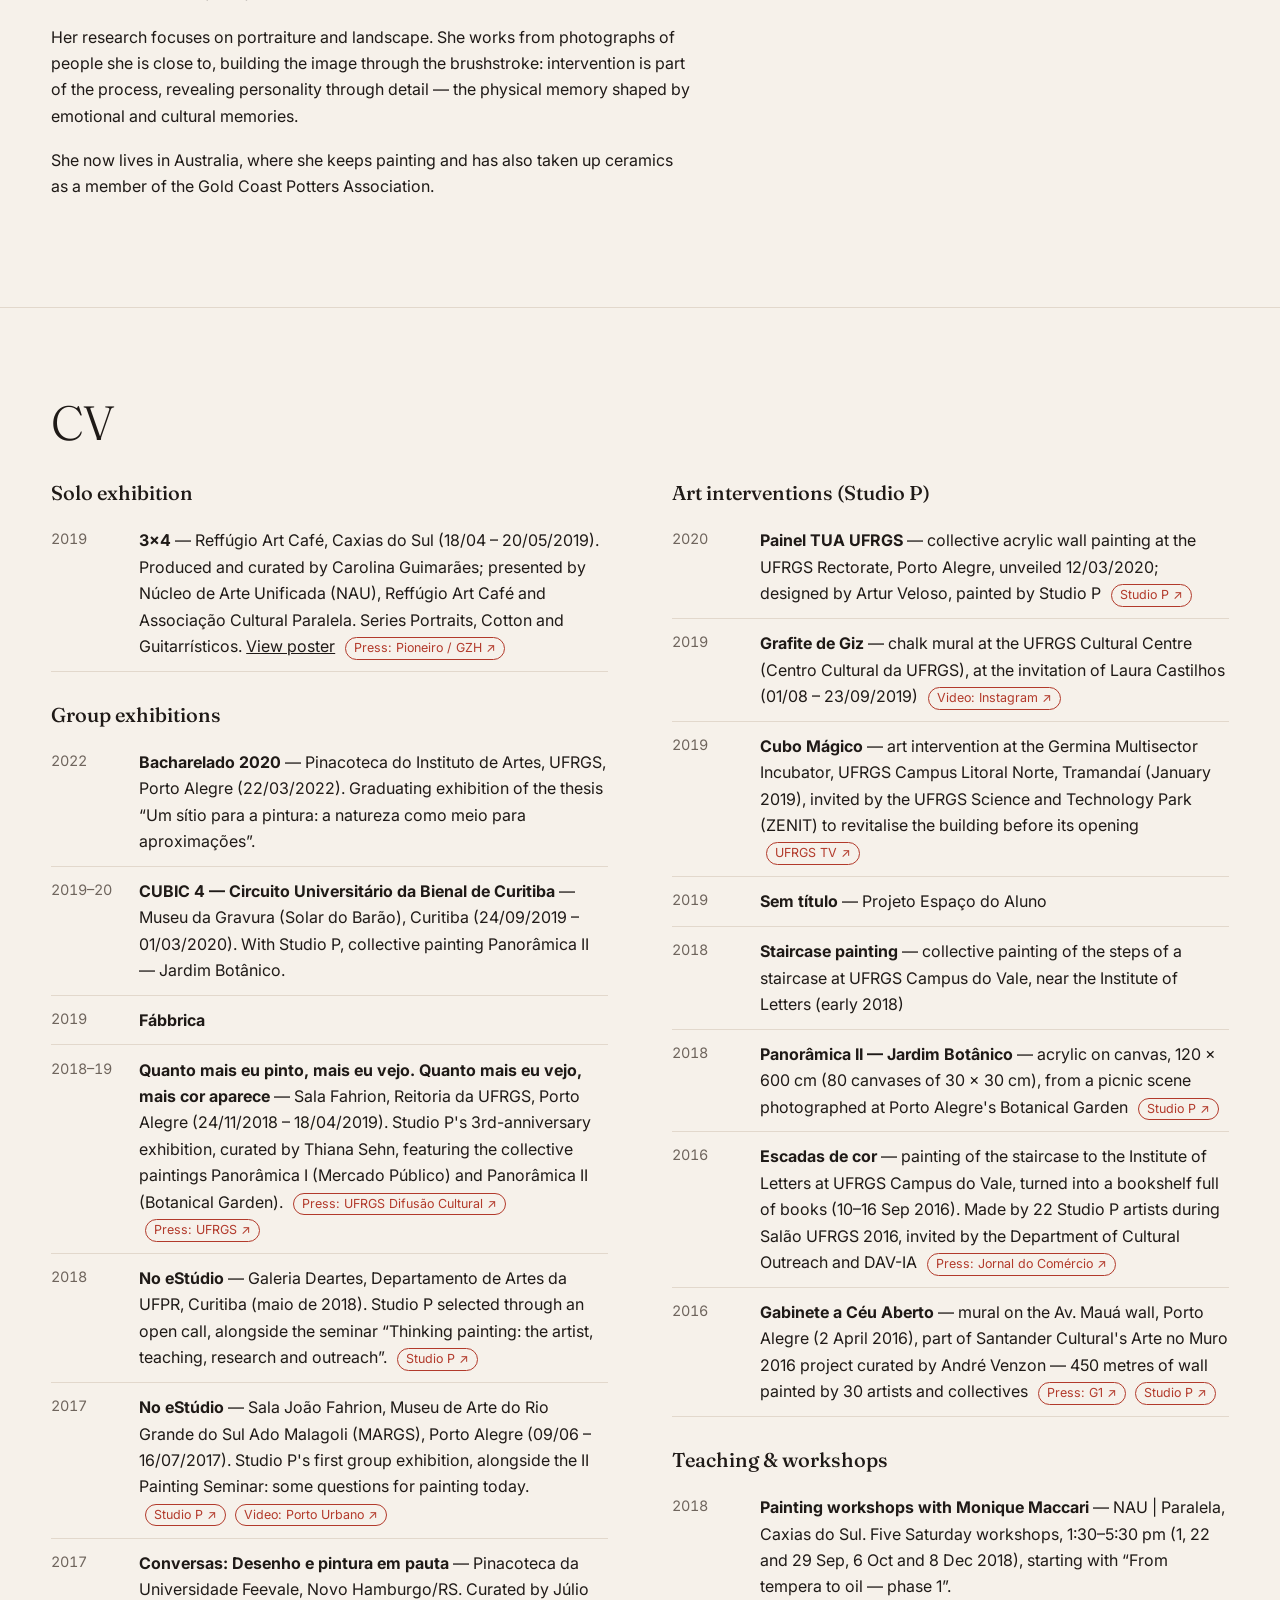
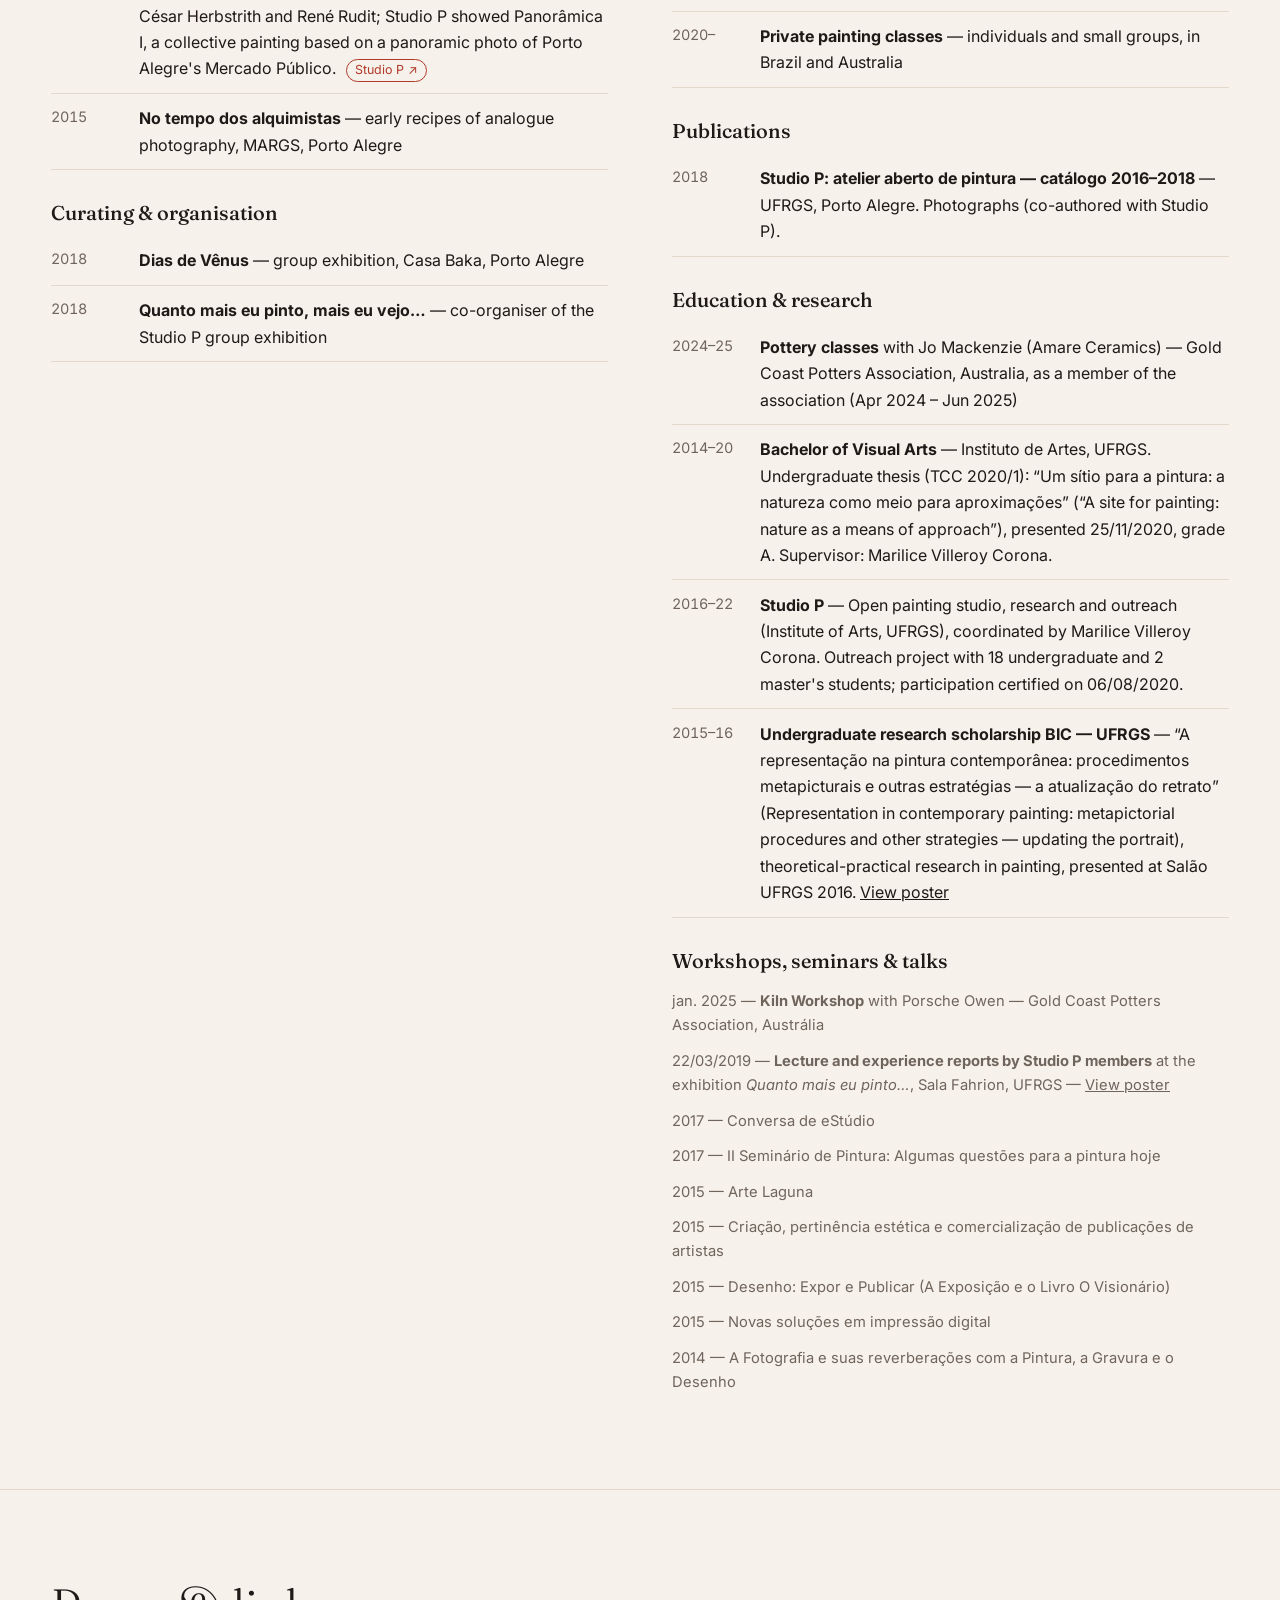
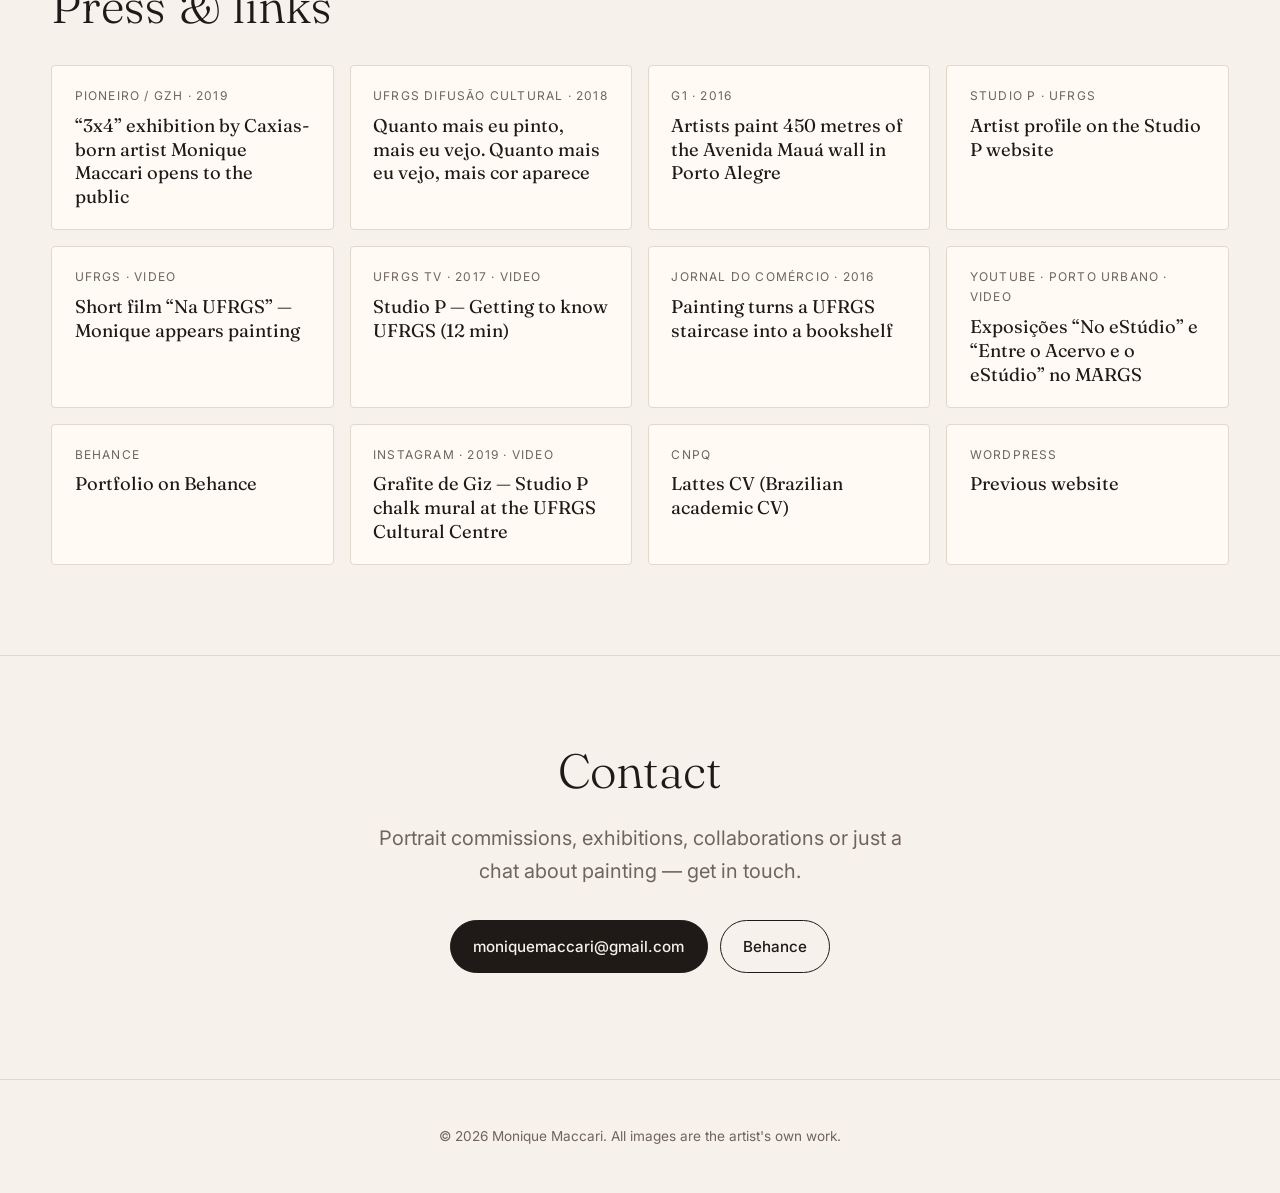
==== commit 0e62ecc1: "Link Instagram video of Grafite de Giz (2019) Co-Authored-By: Claude Opus 5.5 <noreply@anthropic.com" ====
--- a/index.html
+++ b/index.html
@@ -103,7 +103,7 @@
           <h3 data-i18n="cv.interventions">Intervenções artísticas (Studio P)</h3>
           <ul class="timeline">
             <li><span>2020</span><div><strong>Painel TUA UFRGS</strong> — <span data-i18n="cv.tua">pintura coletiva em acrílica sobre parede na Reitoria da UFRGS, Porto Alegre, inaugurada em 12/03/2020; projeto de Artur Veloso, execução do Studio P</span> <a class="press-link" href="https://grupostudiop.wordpress.com/murais-tua-ufrgs/" target="_blank" rel="noopener">Studio P ↗</a></div></li>
-            <li><span>2019</span><div><strong>Grafite de Giz</strong> — <span data-i18n="cv.int2">mural de giz no Centro Cultural da UFRGS, a convite de Laura Castilhos (01/08 – 23/09/2019)</span></div></li>
+            <li><span>2019</span><div><strong>Grafite de Giz</strong> — <span data-i18n="cv.int2">mural de giz no Centro Cultural da UFRGS, a convite de Laura Castilhos (01/08 – 23/09/2019)</span> <a class="press-link" href="https://www.instagram.com/p/B0s8X2ggQpT/" target="_blank" rel="noopener"><span data-i18n="cv.video">Vídeo</span>: Instagram ↗</a></div></li>
             <li><span>2019</span><div><strong>Cubo Mágico</strong> — <span data-i18n="cv.germina">intervenção artística na Incubadora Multissetorial Germina, Campus Litoral Norte da UFRGS, Tramandaí/RS (janeiro de 2019), a convite do Parque Científico e Tecnológico da UFRGS (ZENIT), para a revitalização da sede antes da inauguração</span> <a class="press-link" href="https://www.ufrgs.br/germina/germina-na-tv-ufrgs/" target="_blank" rel="noopener">UFRGS TV ↗</a></div></li>
             <li><span>2019</span><div><strong>Sem título</strong> — Projeto Espaço do Aluno</div></li>
             <li><span>2018</span><div><strong data-i18n="cv.esc18">Pintura de escadaria</strong> — <span data-i18n="cv.esc18b">pintura coletiva dos degraus de uma escadaria no Campus do Vale da UFRGS, perto do Instituto de Letras (início de 2018)</span></div></li>
@@ -187,8 +187,8 @@
           <span class="card-title" data-i18n="press.p3">Portfólio no Behance</span>
         </a>
         <a class="card" href="https://www.instagram.com/p/B0s8X2ggQpT/" target="_blank" rel="noopener">
-          <span class="card-kicker">Instagram</span>
-          <span class="card-title" data-i18n="press.p4">Publicação no Instagram</span>
+          <span class="card-kicker">Instagram · 2019 · <span data-i18n="press.video">vídeo</span></span>
+          <span class="card-title" data-i18n="press.p4">Grafite de Giz — mural do Studio P no Centro Cultural da UFRGS</span>
         </a>
         <a class="card" href="http://lattes.cnpq.br/7613681593028724" target="_blank" rel="noopener">
           <span class="card-kicker">CNPq</span>
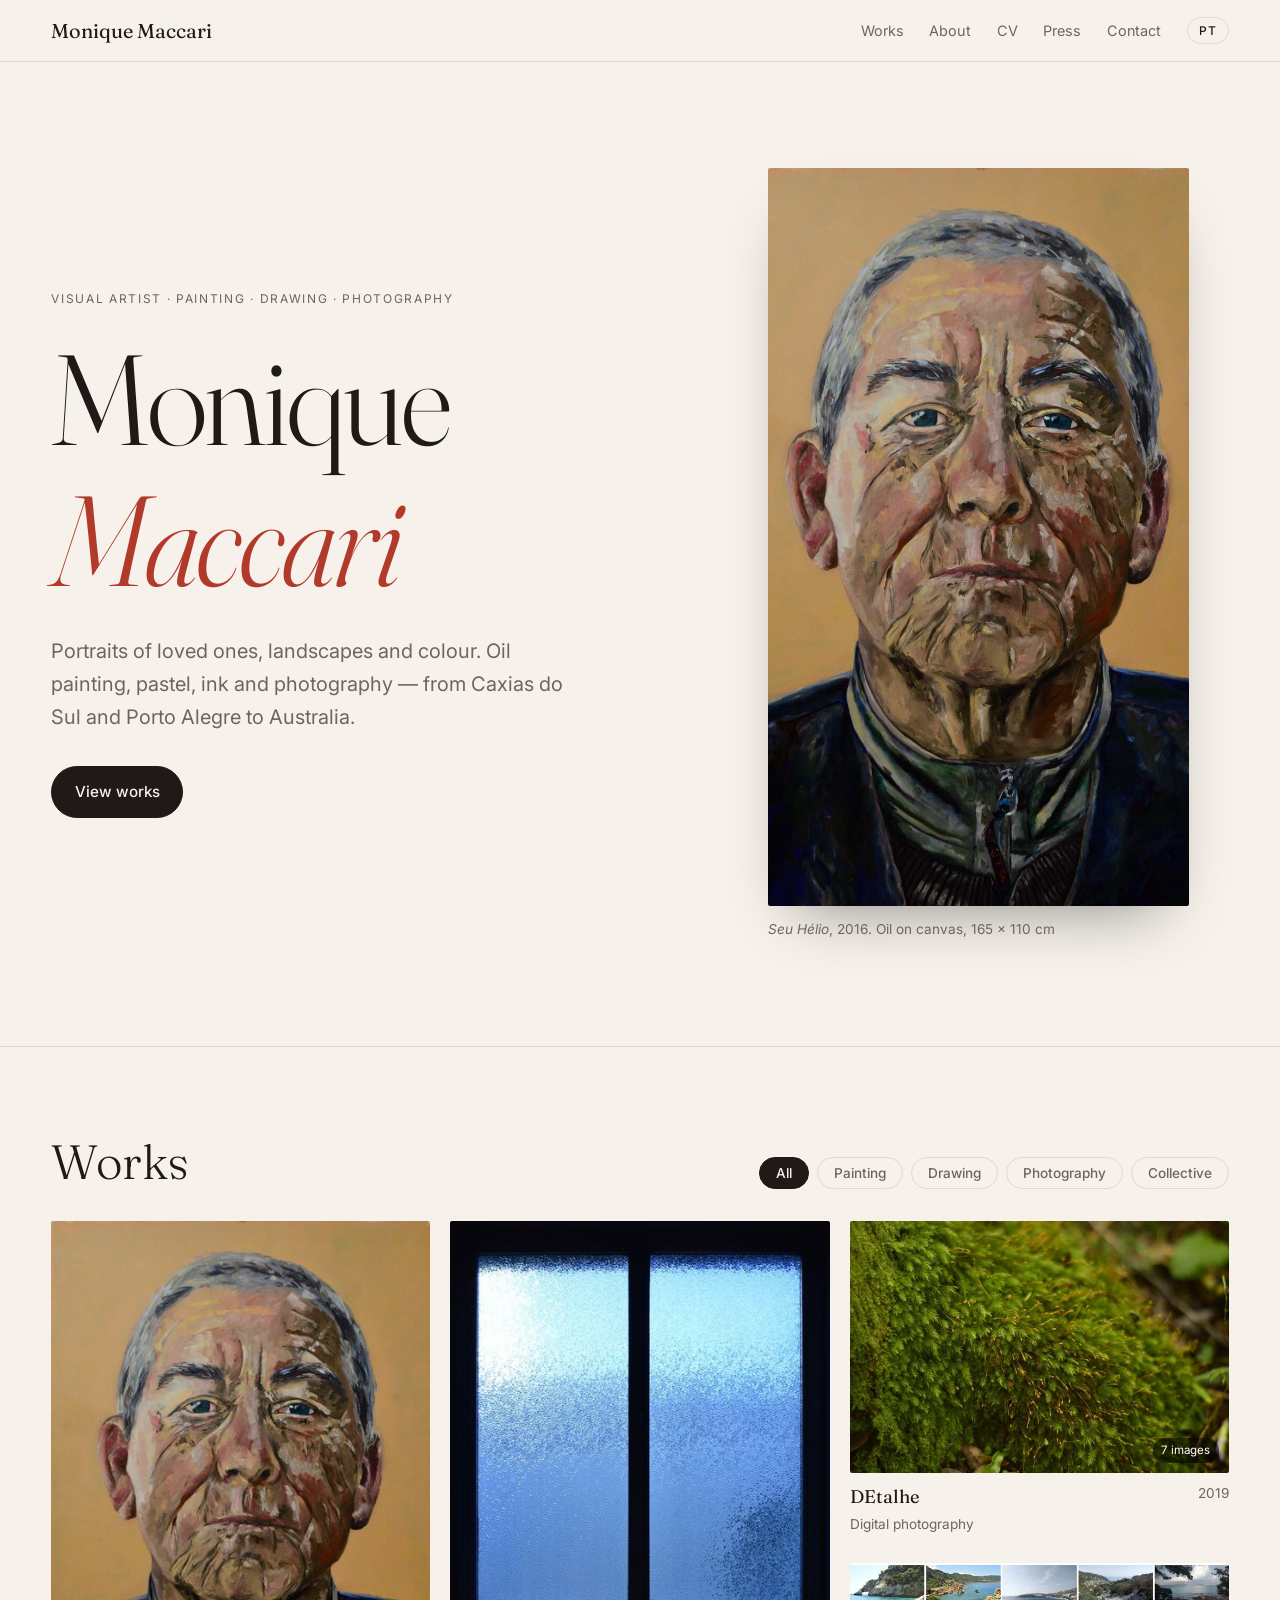
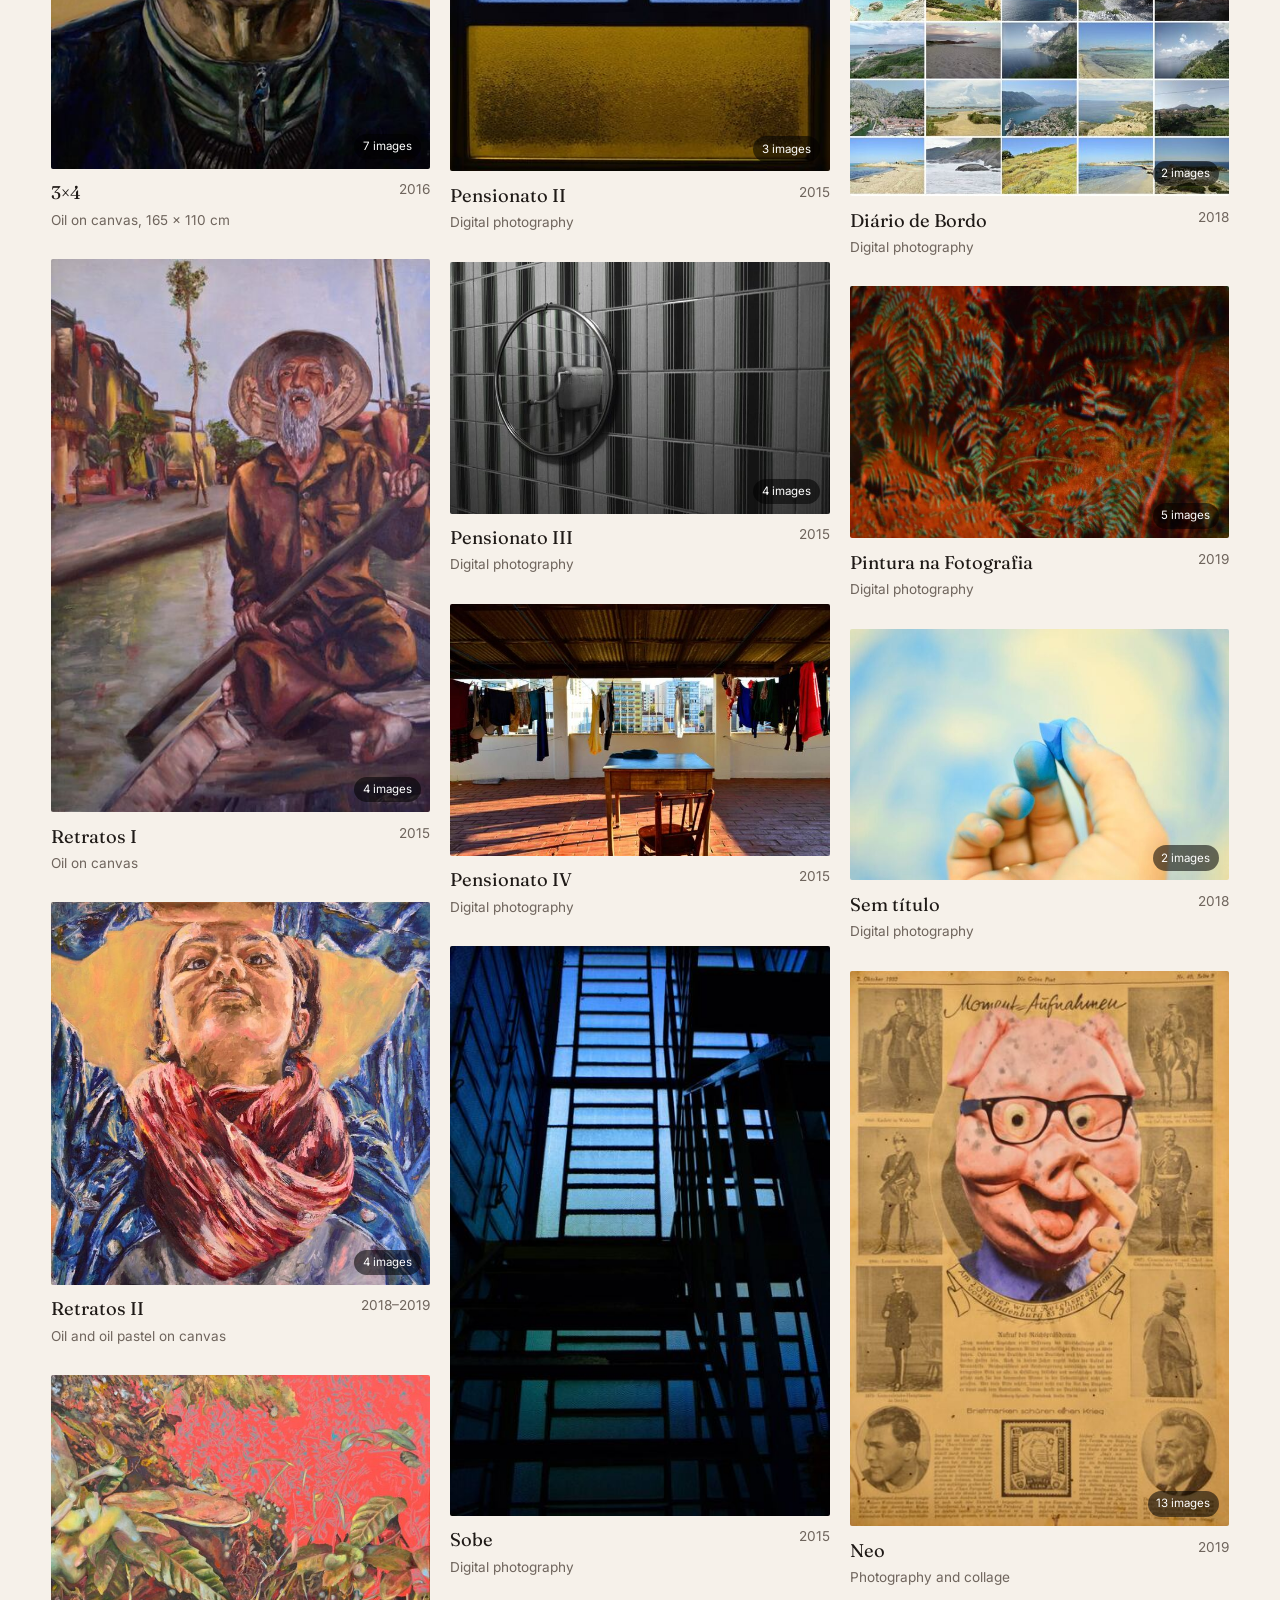
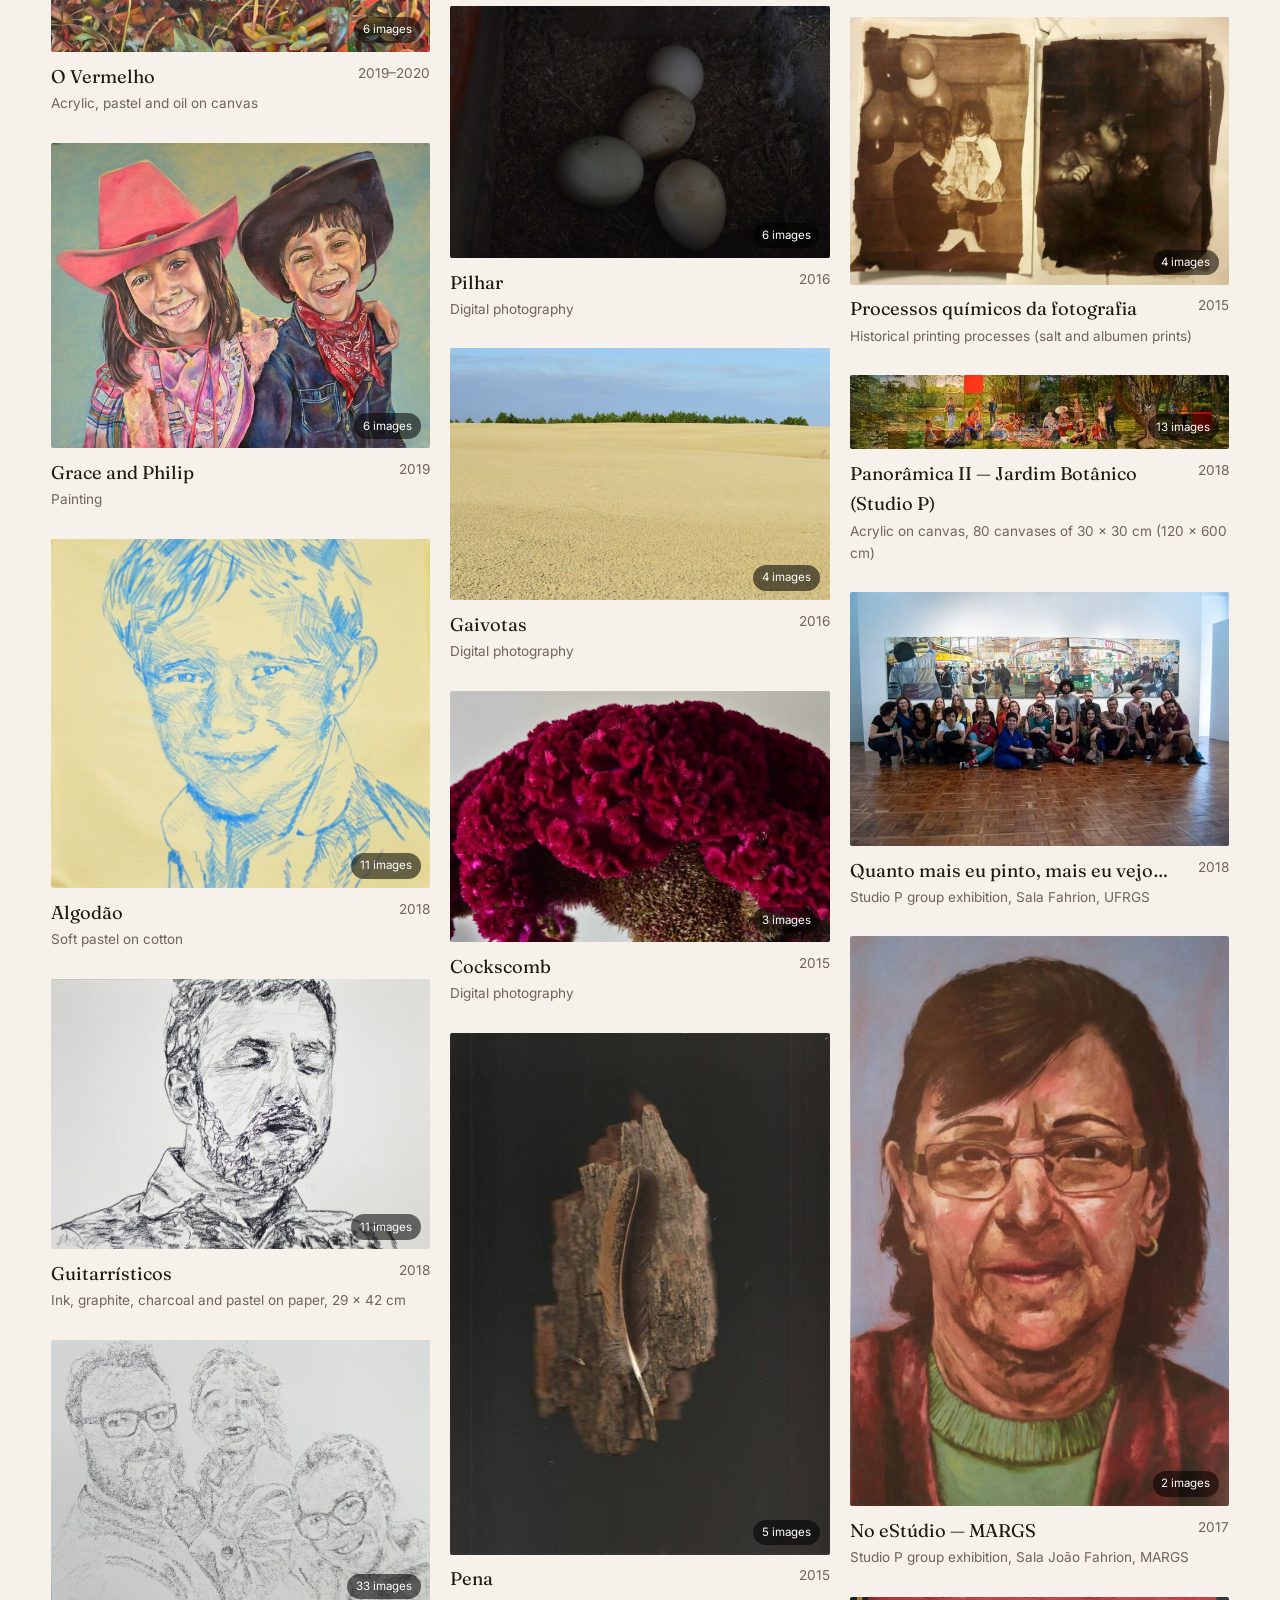
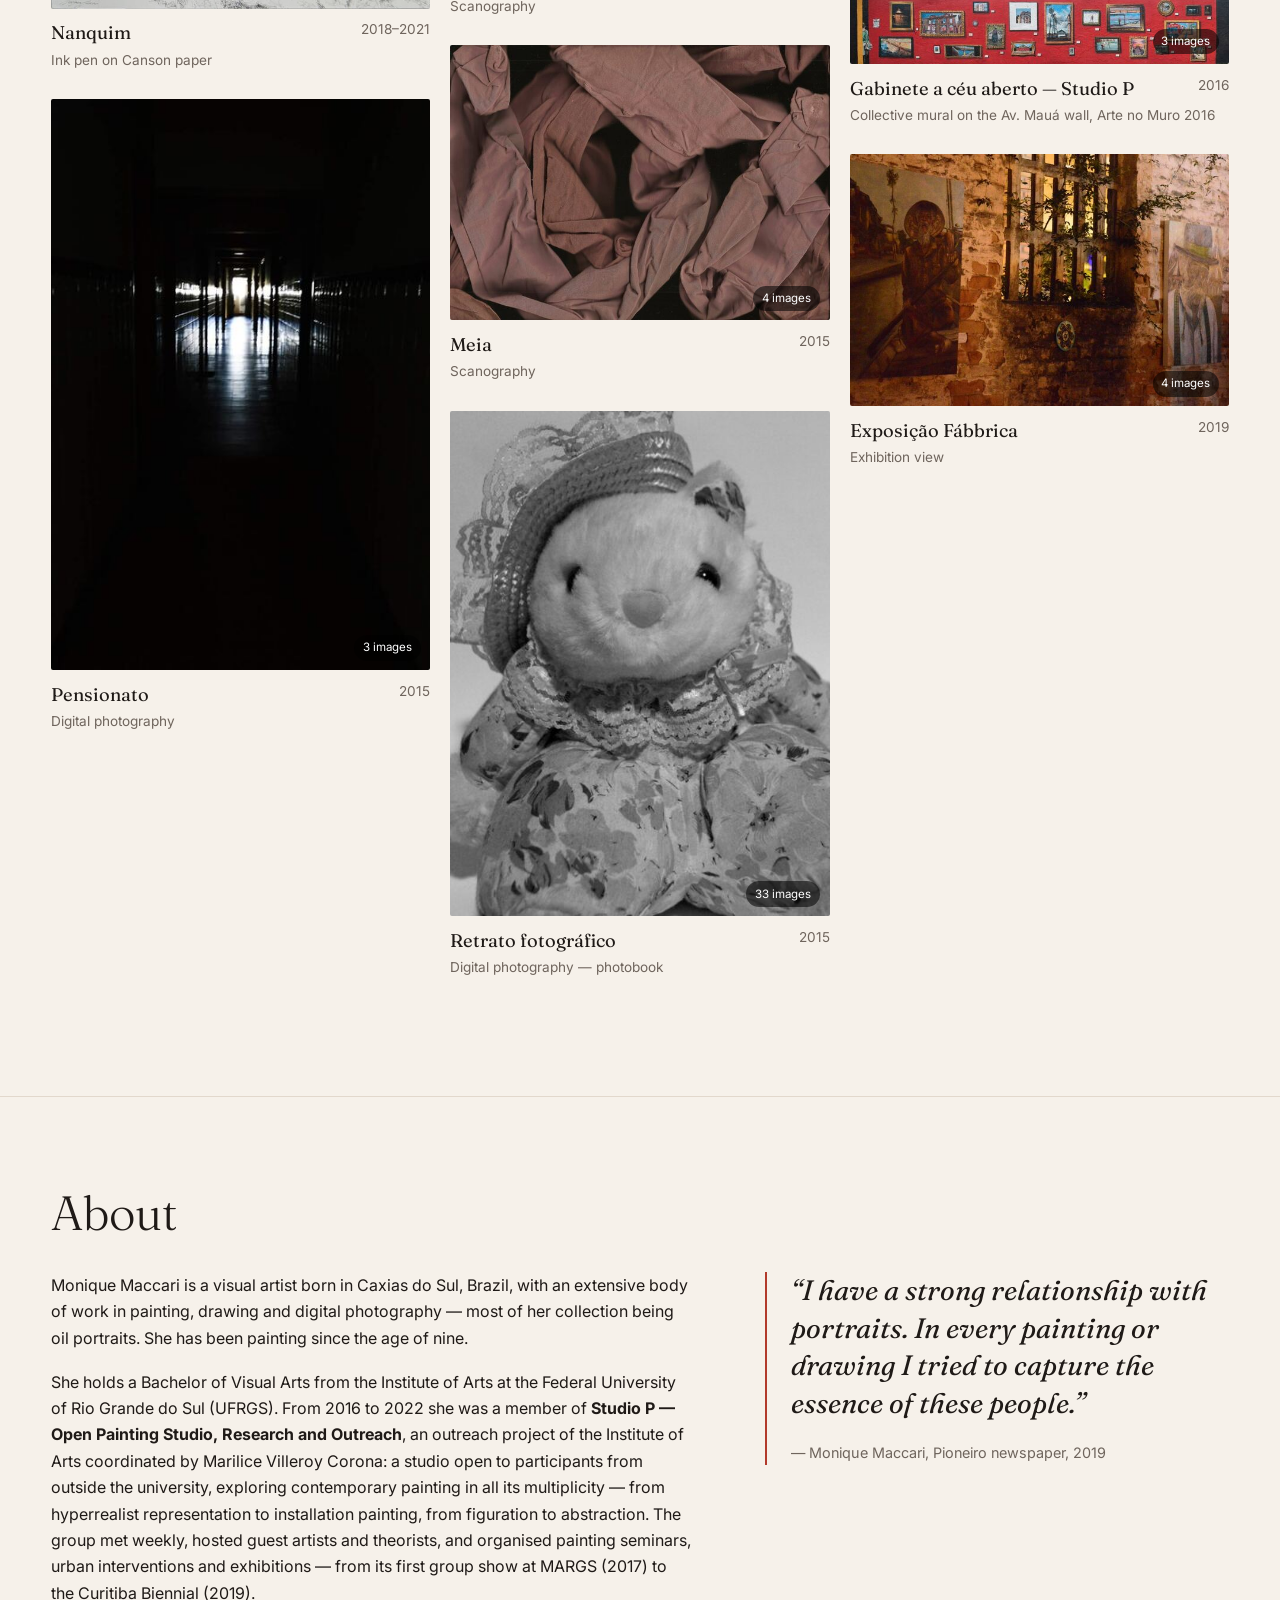
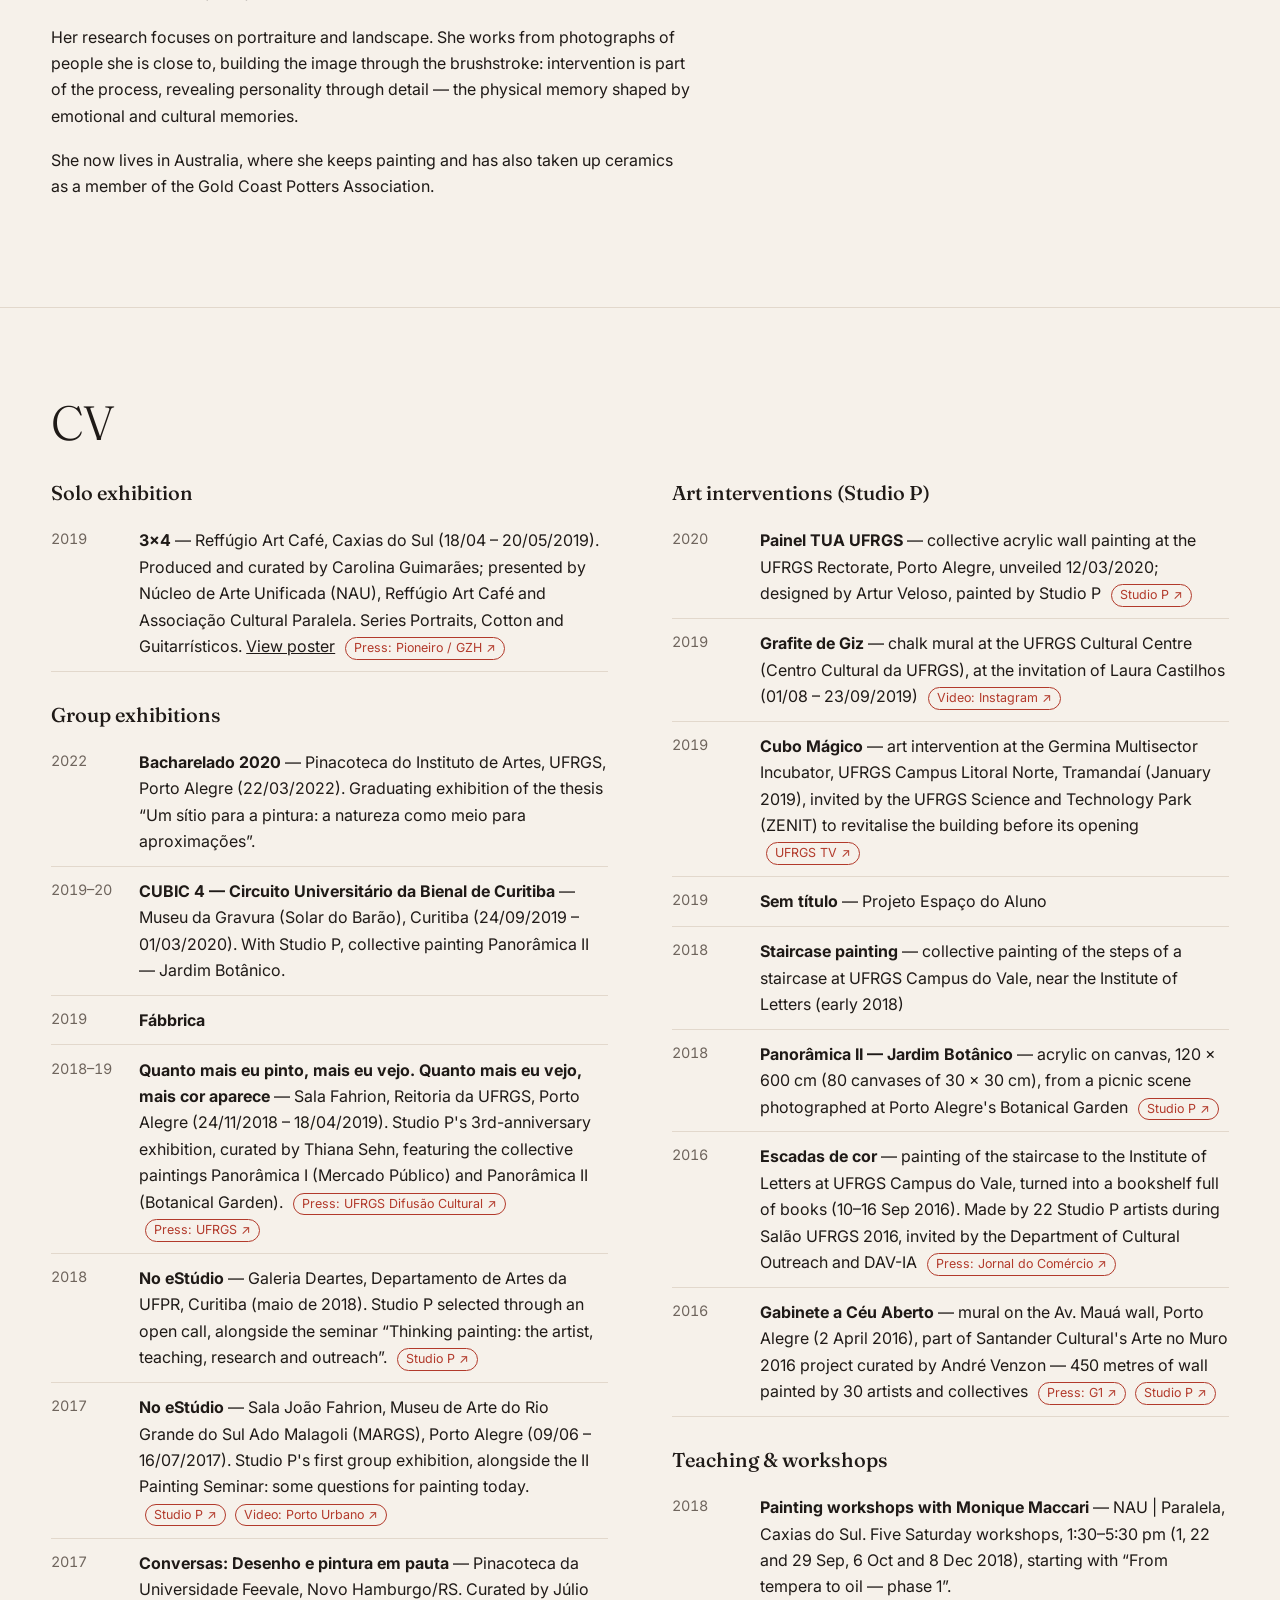
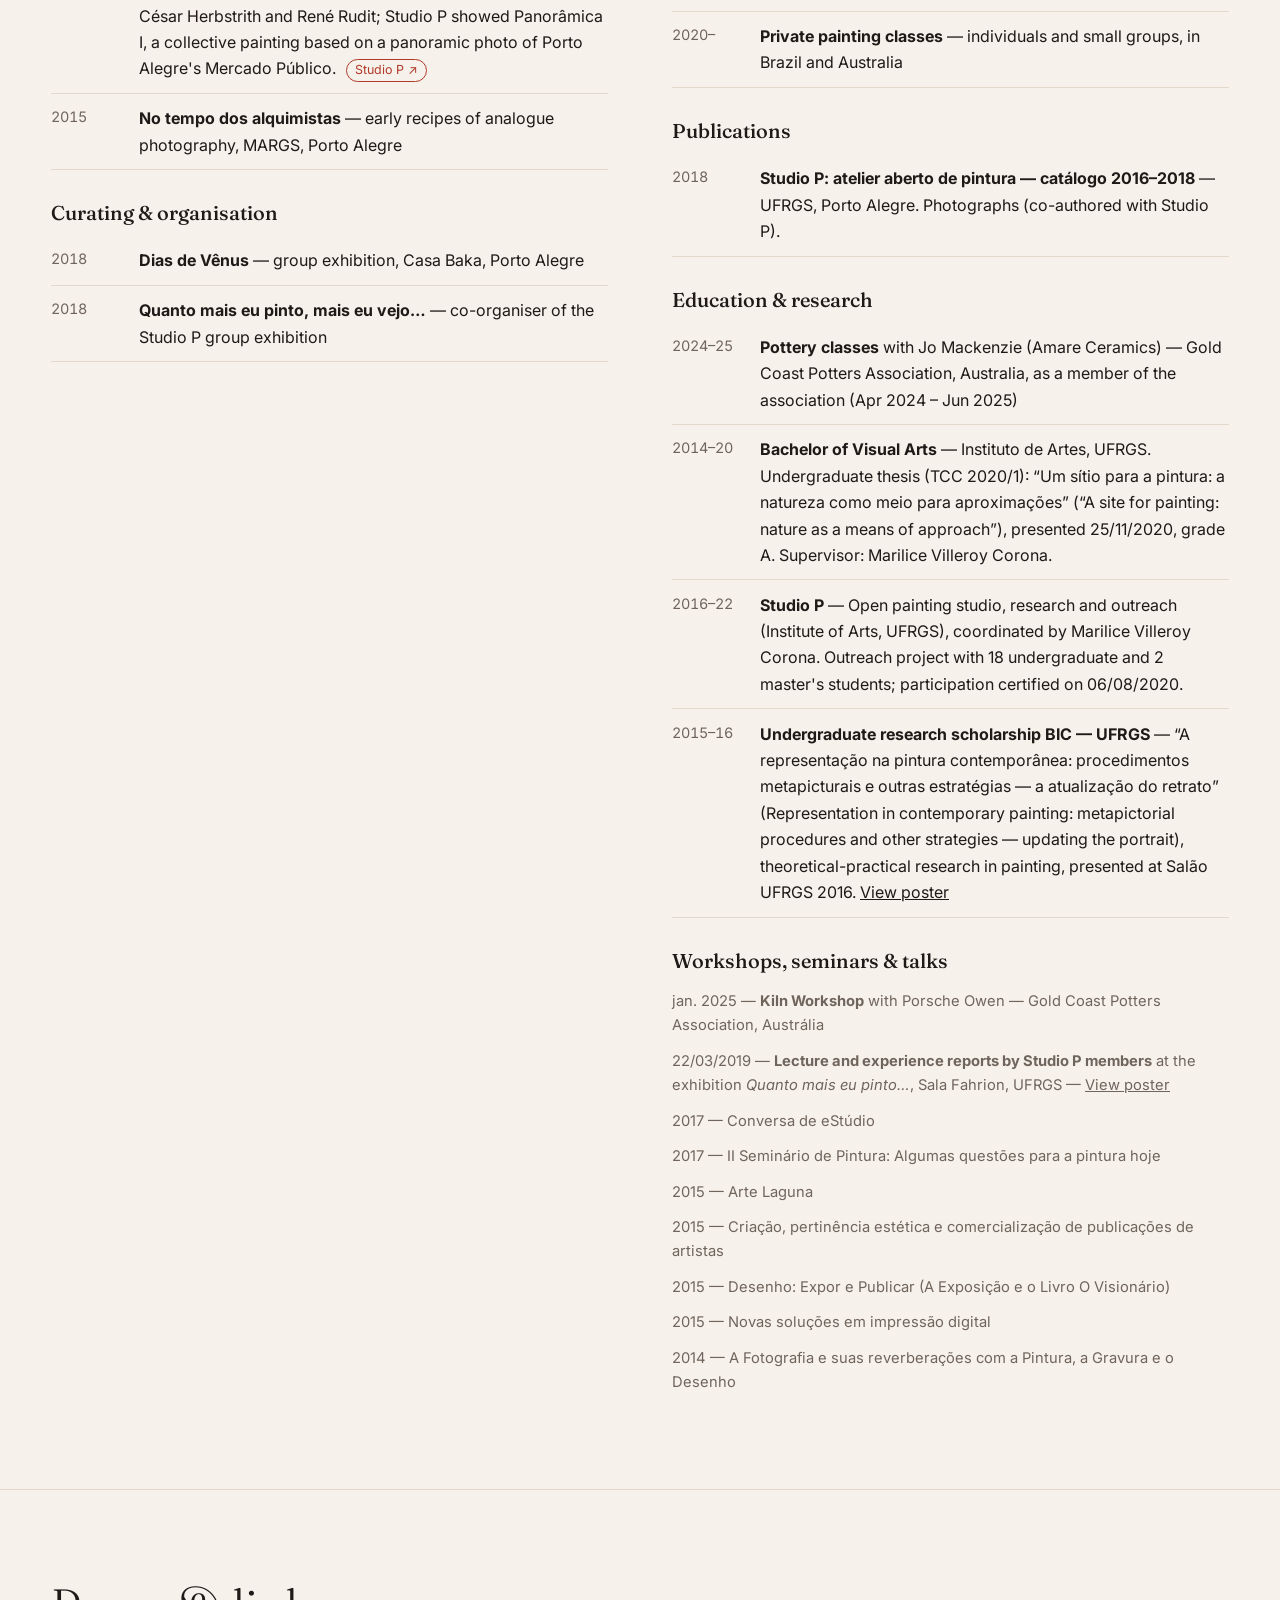
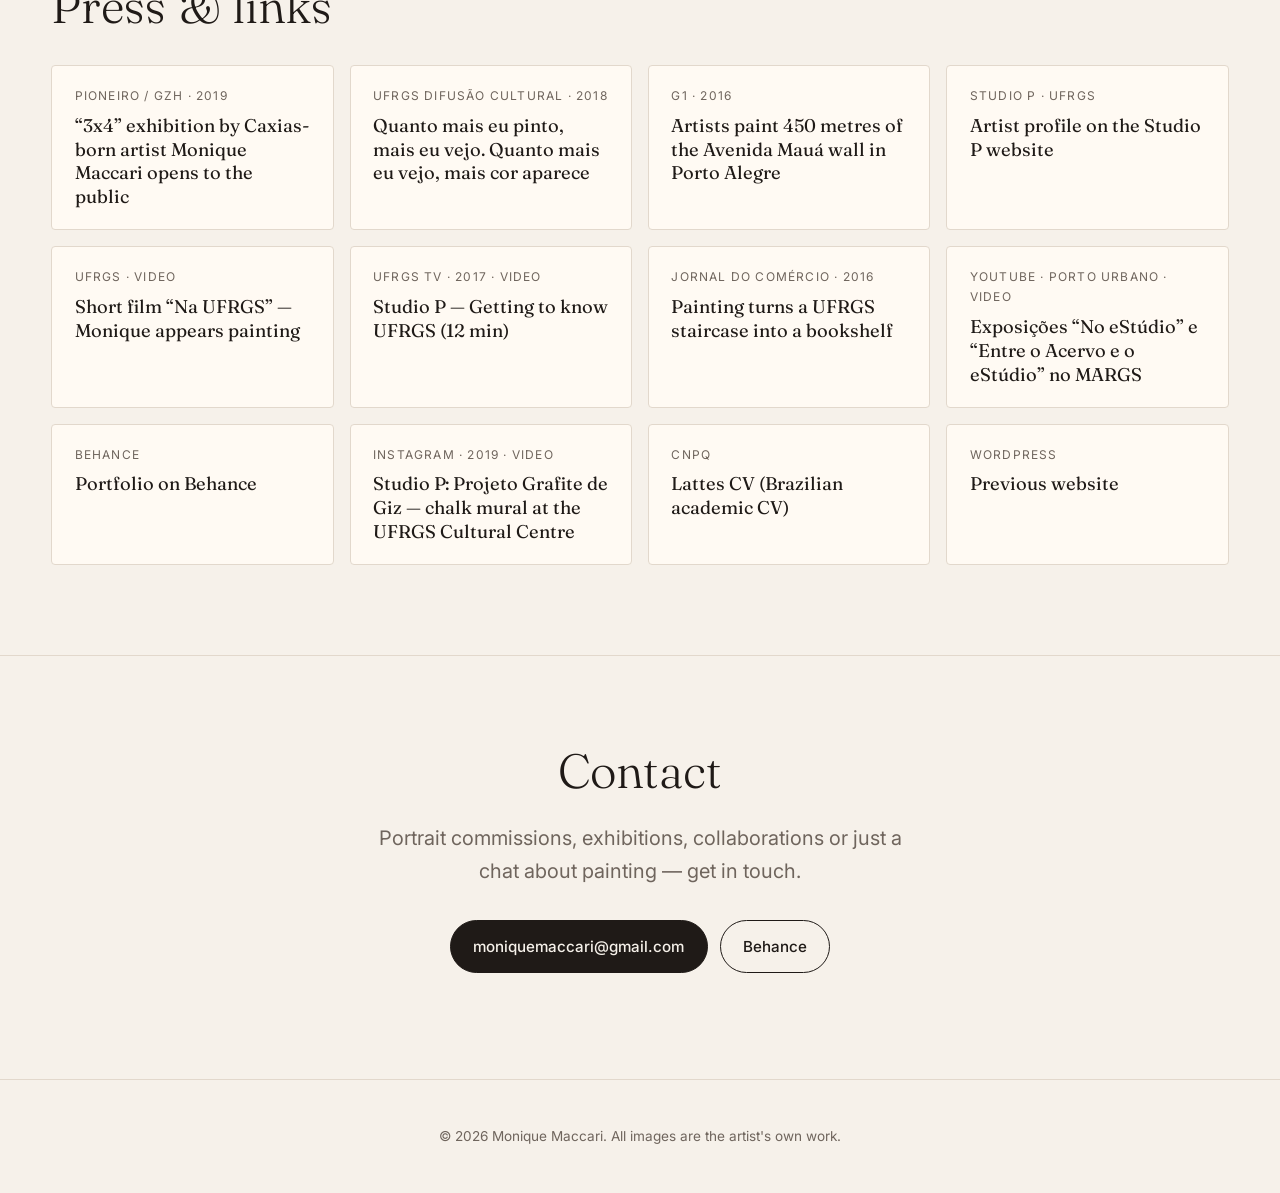
==== commit 5e287102: "Use video title for Grafite de Giz press card Co-Authored-By: Claude Opus 5.5 <noreply@anthropic.com" ====
--- a/index.html
+++ b/index.html
@@ -188,7 +188,7 @@
         </a>
         <a class="card" href="https://www.instagram.com/p/B0s8X2ggQpT/" target="_blank" rel="noopener">
           <span class="card-kicker">Instagram · 2019 · <span data-i18n="press.video">vídeo</span></span>
-          <span class="card-title" data-i18n="press.p4">Grafite de Giz — mural do Studio P no Centro Cultural da UFRGS</span>
+          <span class="card-title" data-i18n="press.p4">Studio P: Projeto Grafite de Giz — Centro Cultural da UFRGS</span>
         </a>
         <a class="card" href="http://lattes.cnpq.br/7613681593028724" target="_blank" rel="noopener">
           <span class="card-kicker">CNPq</span>
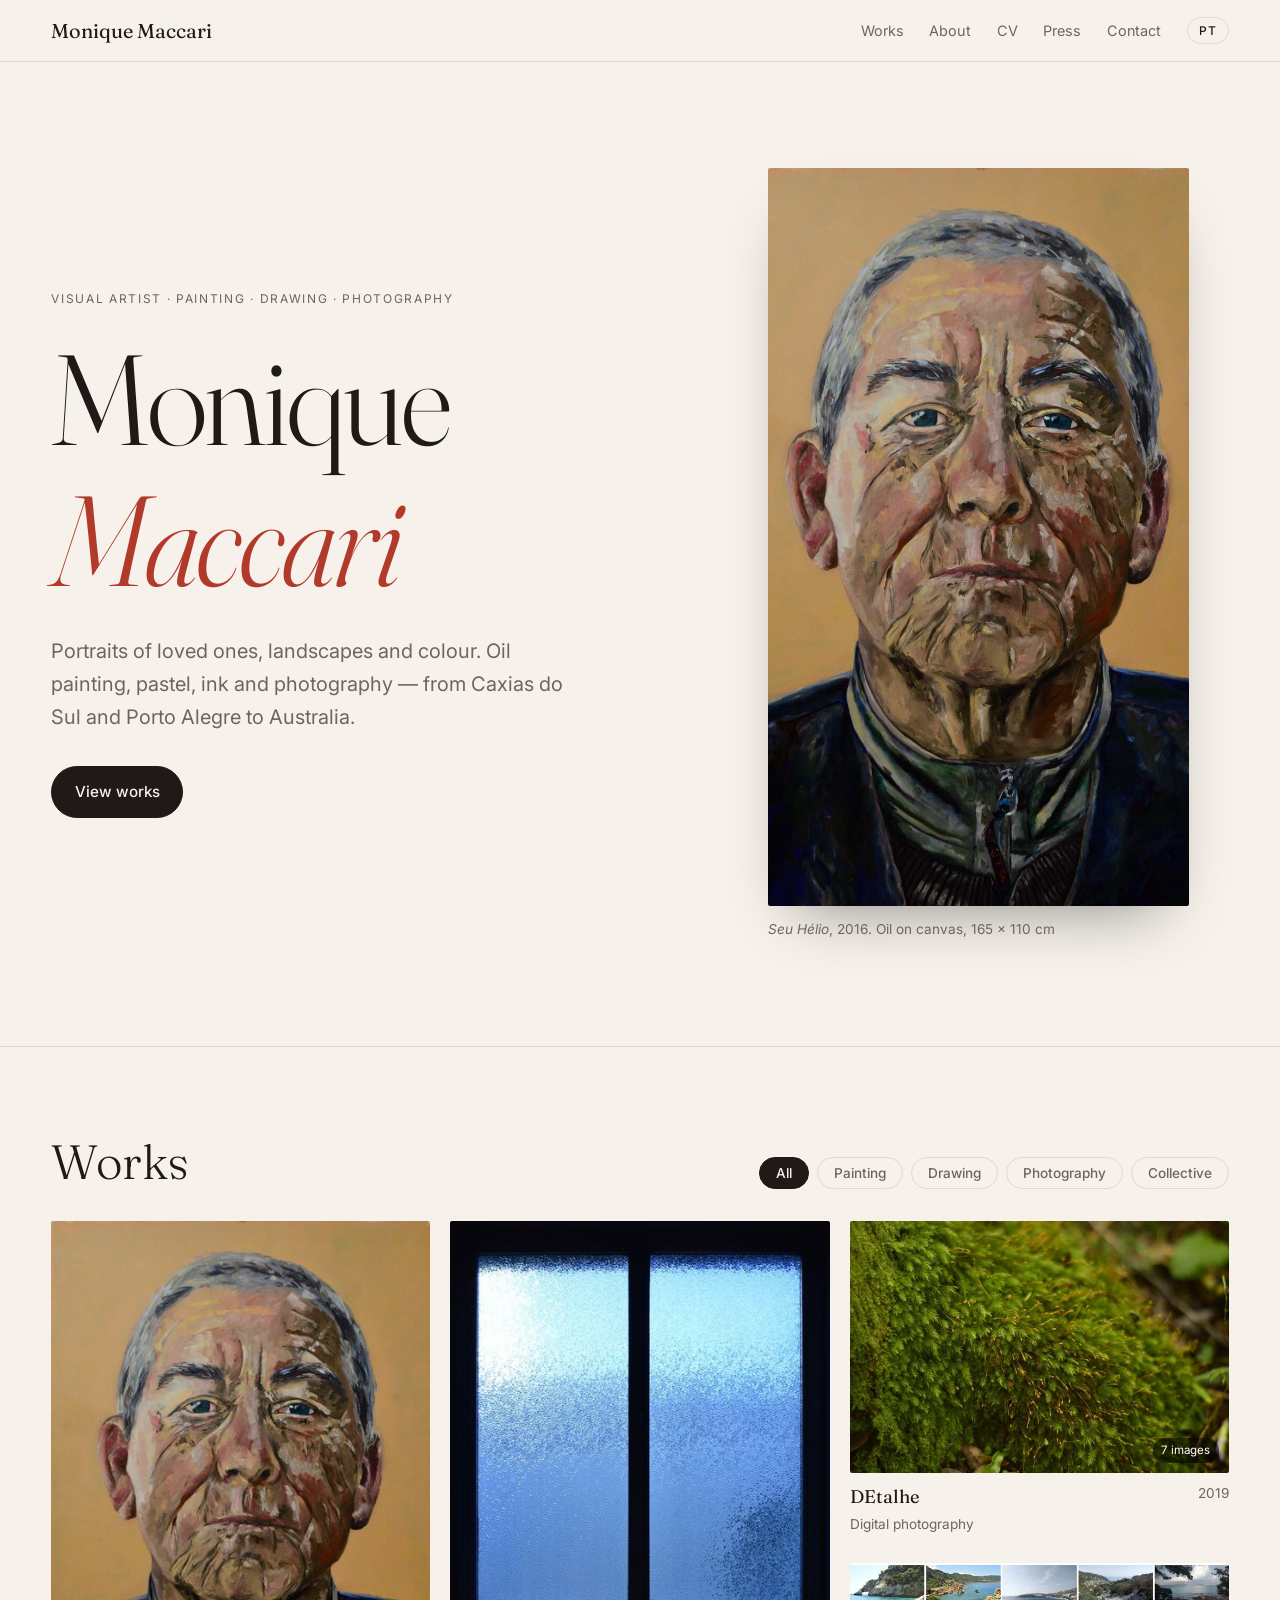
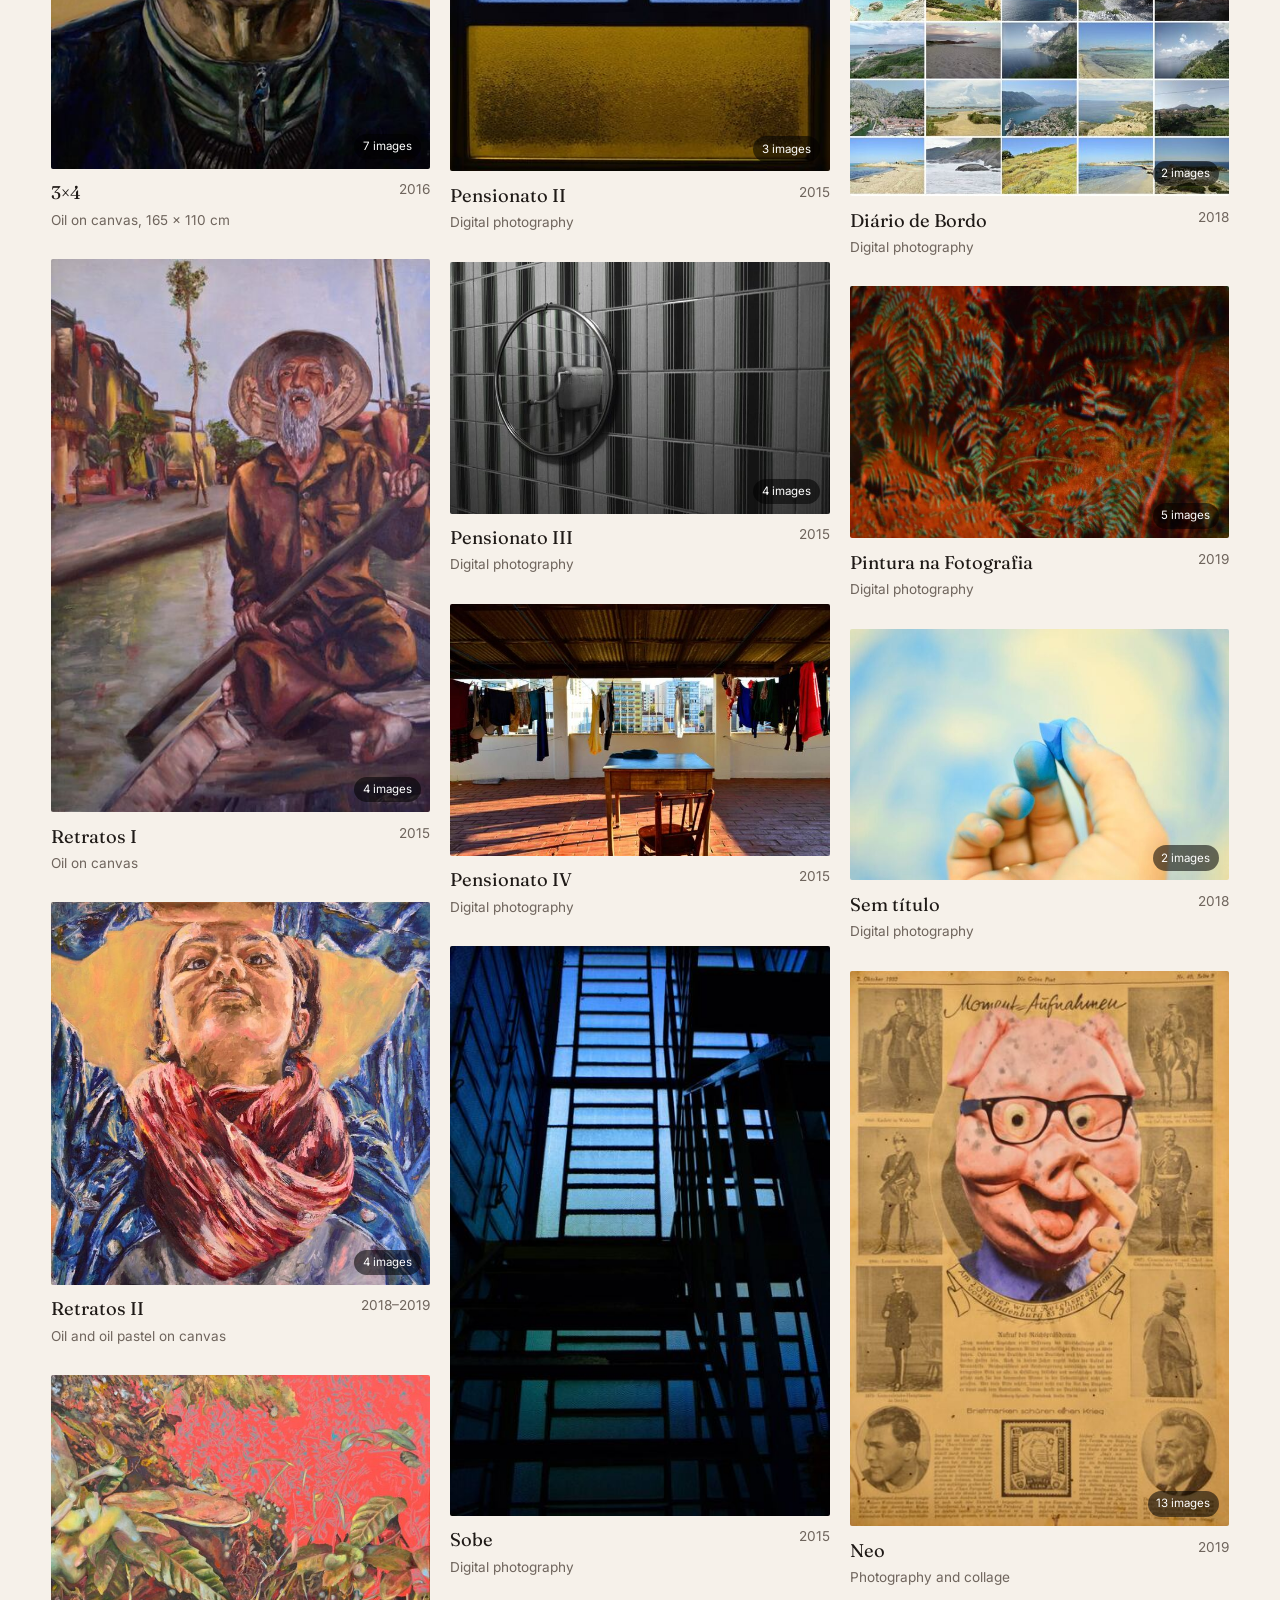
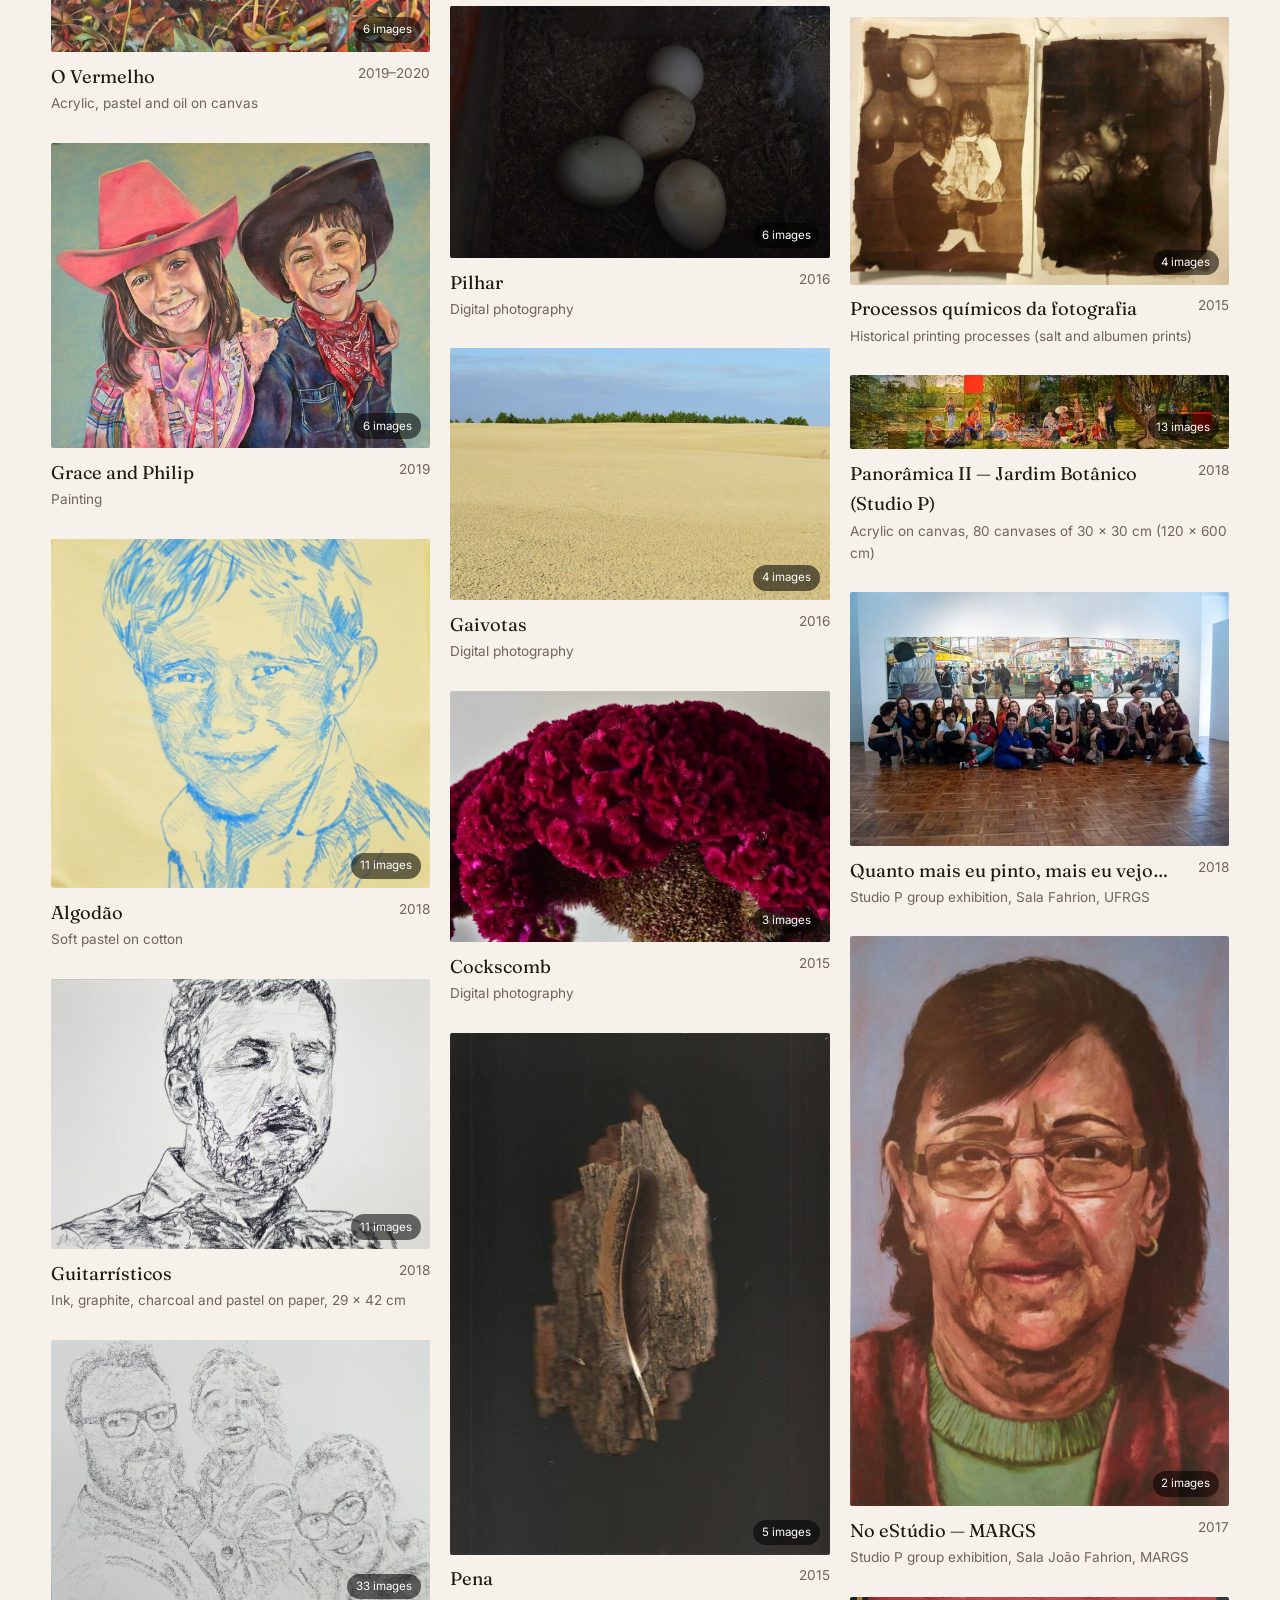
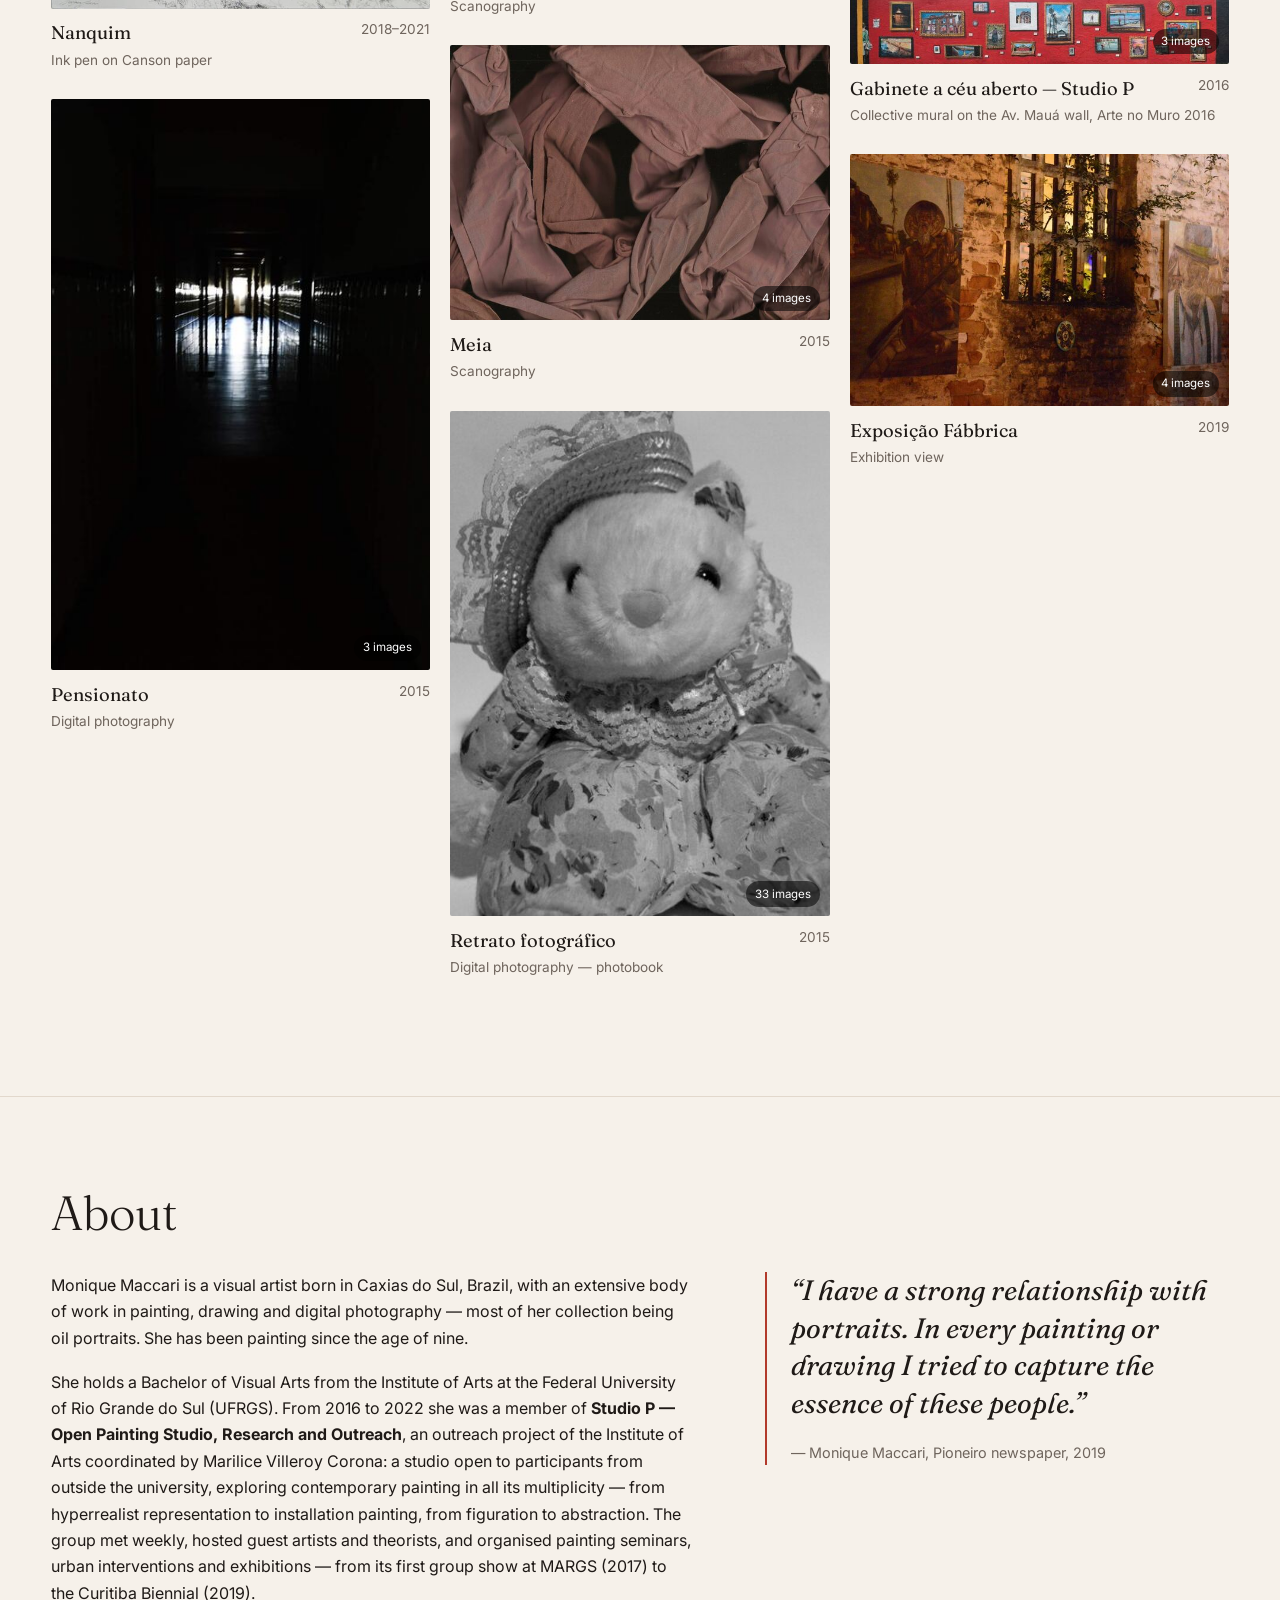
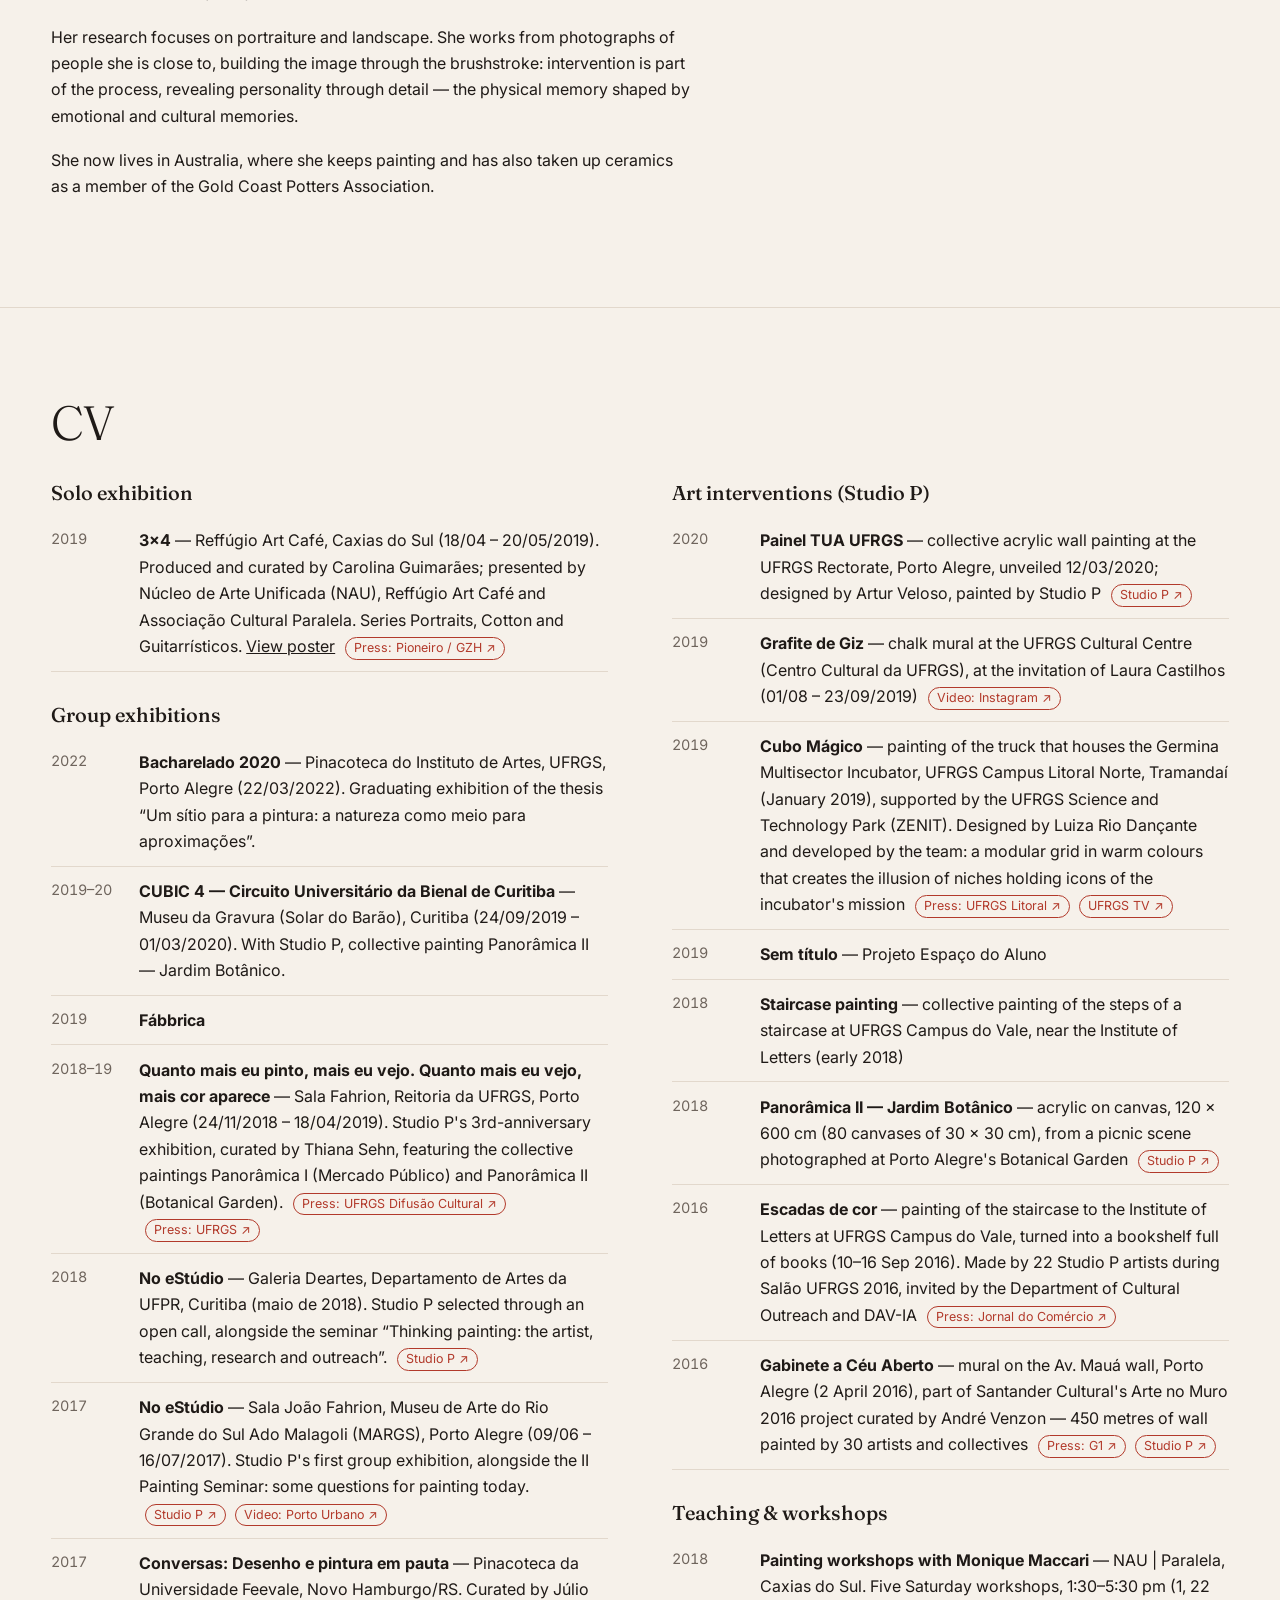
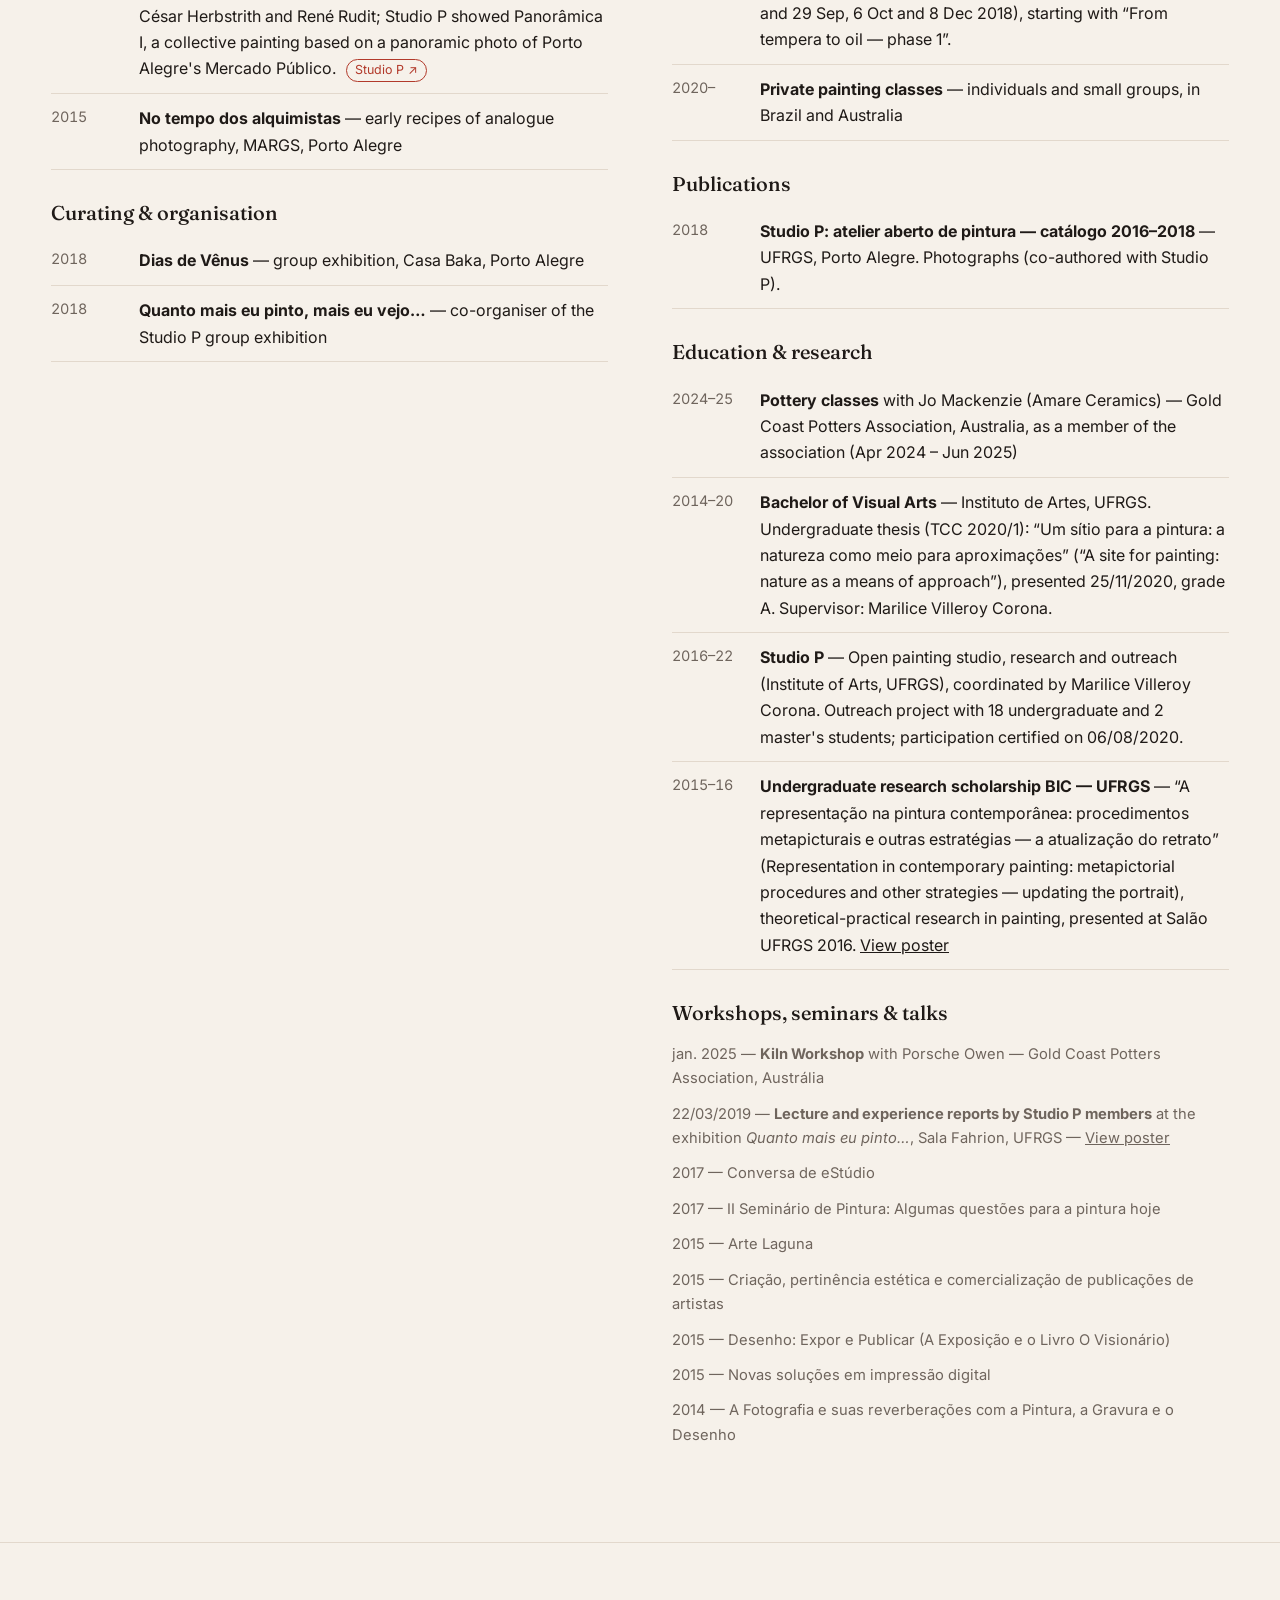
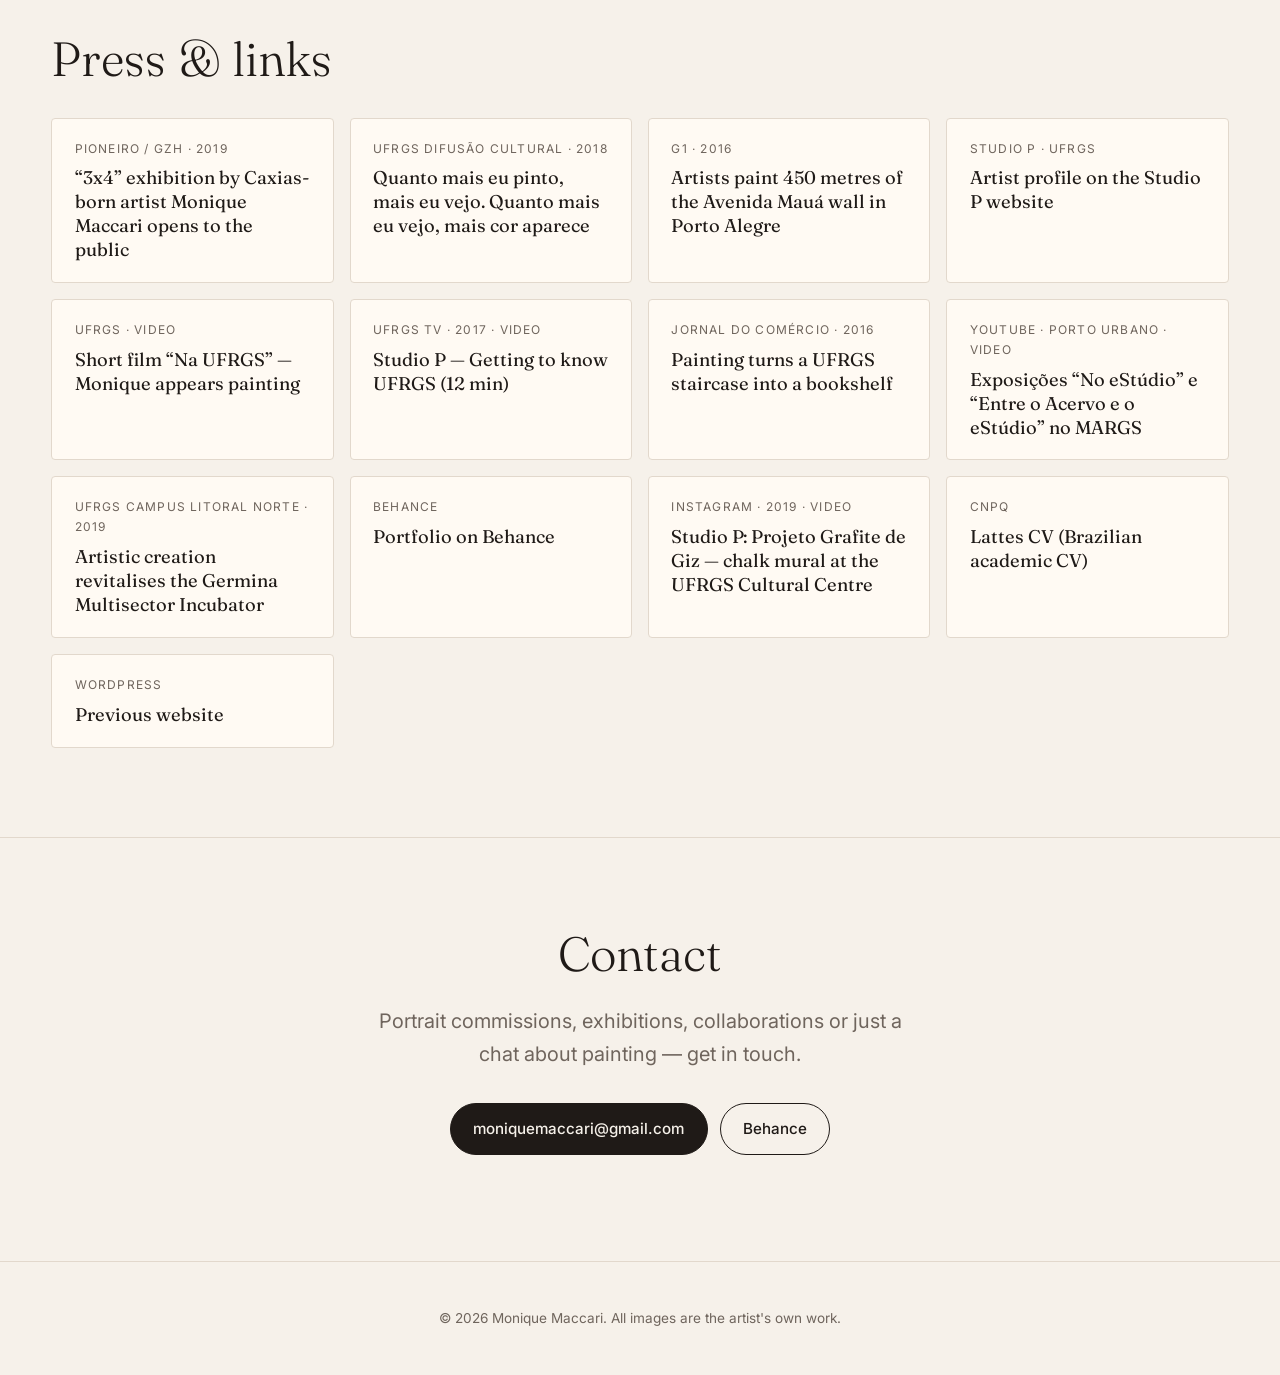
==== commit 4db195d3: "Add UFRGS Litoral article on Cubo Mágico (Germina truck painting, 2019) Co-Authored-By: Claude Opus " ====
--- a/index.html
+++ b/index.html
@@ -104,7 +104,7 @@
           <ul class="timeline">
             <li><span>2020</span><div><strong>Painel TUA UFRGS</strong> — <span data-i18n="cv.tua">pintura coletiva em acrílica sobre parede na Reitoria da UFRGS, Porto Alegre, inaugurada em 12/03/2020; projeto de Artur Veloso, execução do Studio P</span> <a class="press-link" href="https://grupostudiop.wordpress.com/murais-tua-ufrgs/" target="_blank" rel="noopener">Studio P ↗</a></div></li>
             <li><span>2019</span><div><strong>Grafite de Giz</strong> — <span data-i18n="cv.int2">mural de giz no Centro Cultural da UFRGS, a convite de Laura Castilhos (01/08 – 23/09/2019)</span> <a class="press-link" href="https://www.instagram.com/p/B0s8X2ggQpT/" target="_blank" rel="noopener"><span data-i18n="cv.video">Vídeo</span>: Instagram ↗</a></div></li>
-            <li><span>2019</span><div><strong>Cubo Mágico</strong> — <span data-i18n="cv.germina">intervenção artística na Incubadora Multissetorial Germina, Campus Litoral Norte da UFRGS, Tramandaí/RS (janeiro de 2019), a convite do Parque Científico e Tecnológico da UFRGS (ZENIT), para a revitalização da sede antes da inauguração</span> <a class="press-link" href="https://www.ufrgs.br/germina/germina-na-tv-ufrgs/" target="_blank" rel="noopener">UFRGS TV ↗</a></div></li>
+            <li><span>2019</span><div><strong>Cubo Mágico</strong> — <span data-i18n="cv.germina">pintura do caminhão que abriga a Incubadora Multissetorial Germina, Campus Litoral Norte da UFRGS, Tramandaí/RS (janeiro de 2019), com o apoio do Parque Científico e Tecnológico da UFRGS (ZENIT). Projeto de Luiza Rio Dançante, desenvolvido pela equipe: uma grade modular em cores quentes que cria a ilusão de nichos, com ícones da missão da incubadora</span> <a class="press-link" href="https://www.ufrgs.br/litoral/criacao-artistica-revitaliza-incubadora-multissetorial-germina/" target="_blank" rel="noopener"><span data-i18n="cv.news">Matéria</span>: UFRGS Litoral ↗</a> <a class="press-link" href="https://www.ufrgs.br/germina/germina-na-tv-ufrgs/" target="_blank" rel="noopener">UFRGS TV ↗</a></div></li>
             <li><span>2019</span><div><strong>Sem título</strong> — Projeto Espaço do Aluno</div></li>
             <li><span>2018</span><div><strong data-i18n="cv.esc18">Pintura de escadaria</strong> — <span data-i18n="cv.esc18b">pintura coletiva dos degraus de uma escadaria no Campus do Vale da UFRGS, perto do Instituto de Letras (início de 2018)</span></div></li>
             <li><span>2018</span><div><strong>Panorâmica II — Jardim Botânico</strong> — <span data-i18n="cv.int5">acrílica sobre tela, 120 × 600 cm (80 telas de 30 × 30 cm), a partir de uma cena de piquenique fotografada no Jardim Botânico de Porto Alegre</span> <a class="press-link" href="https://grupostudiop.wordpress.com/panoramica-ii-2/" target="_blank" rel="noopener">Studio P ↗</a></div></li>
@@ -181,6 +181,10 @@
         <a class="card" href="https://www.youtube.com/watch?v=yvdzv5QNSR8" target="_blank" rel="noopener">
           <span class="card-kicker">YouTube · Porto Urbano · <span data-i18n="press.video">vídeo</span></span>
           <span class="card-title">Exposições “No eStúdio” e “Entre o Acervo e o eStúdio” no MARGS</span>
+        </a>
+        <a class="card" href="https://www.ufrgs.br/litoral/criacao-artistica-revitaliza-incubadora-multissetorial-germina/" target="_blank" rel="noopener">
+          <span class="card-kicker">UFRGS Campus Litoral Norte · 2019</span>
+          <span class="card-title" data-i18n="press.p12">Criação artística revitaliza Incubadora Multissetorial Germina</span>
         </a>
         <a class="card" href="https://www.behance.net/moniquemaccari" target="_blank" rel="noopener">
           <span class="card-kicker">Behance</span>
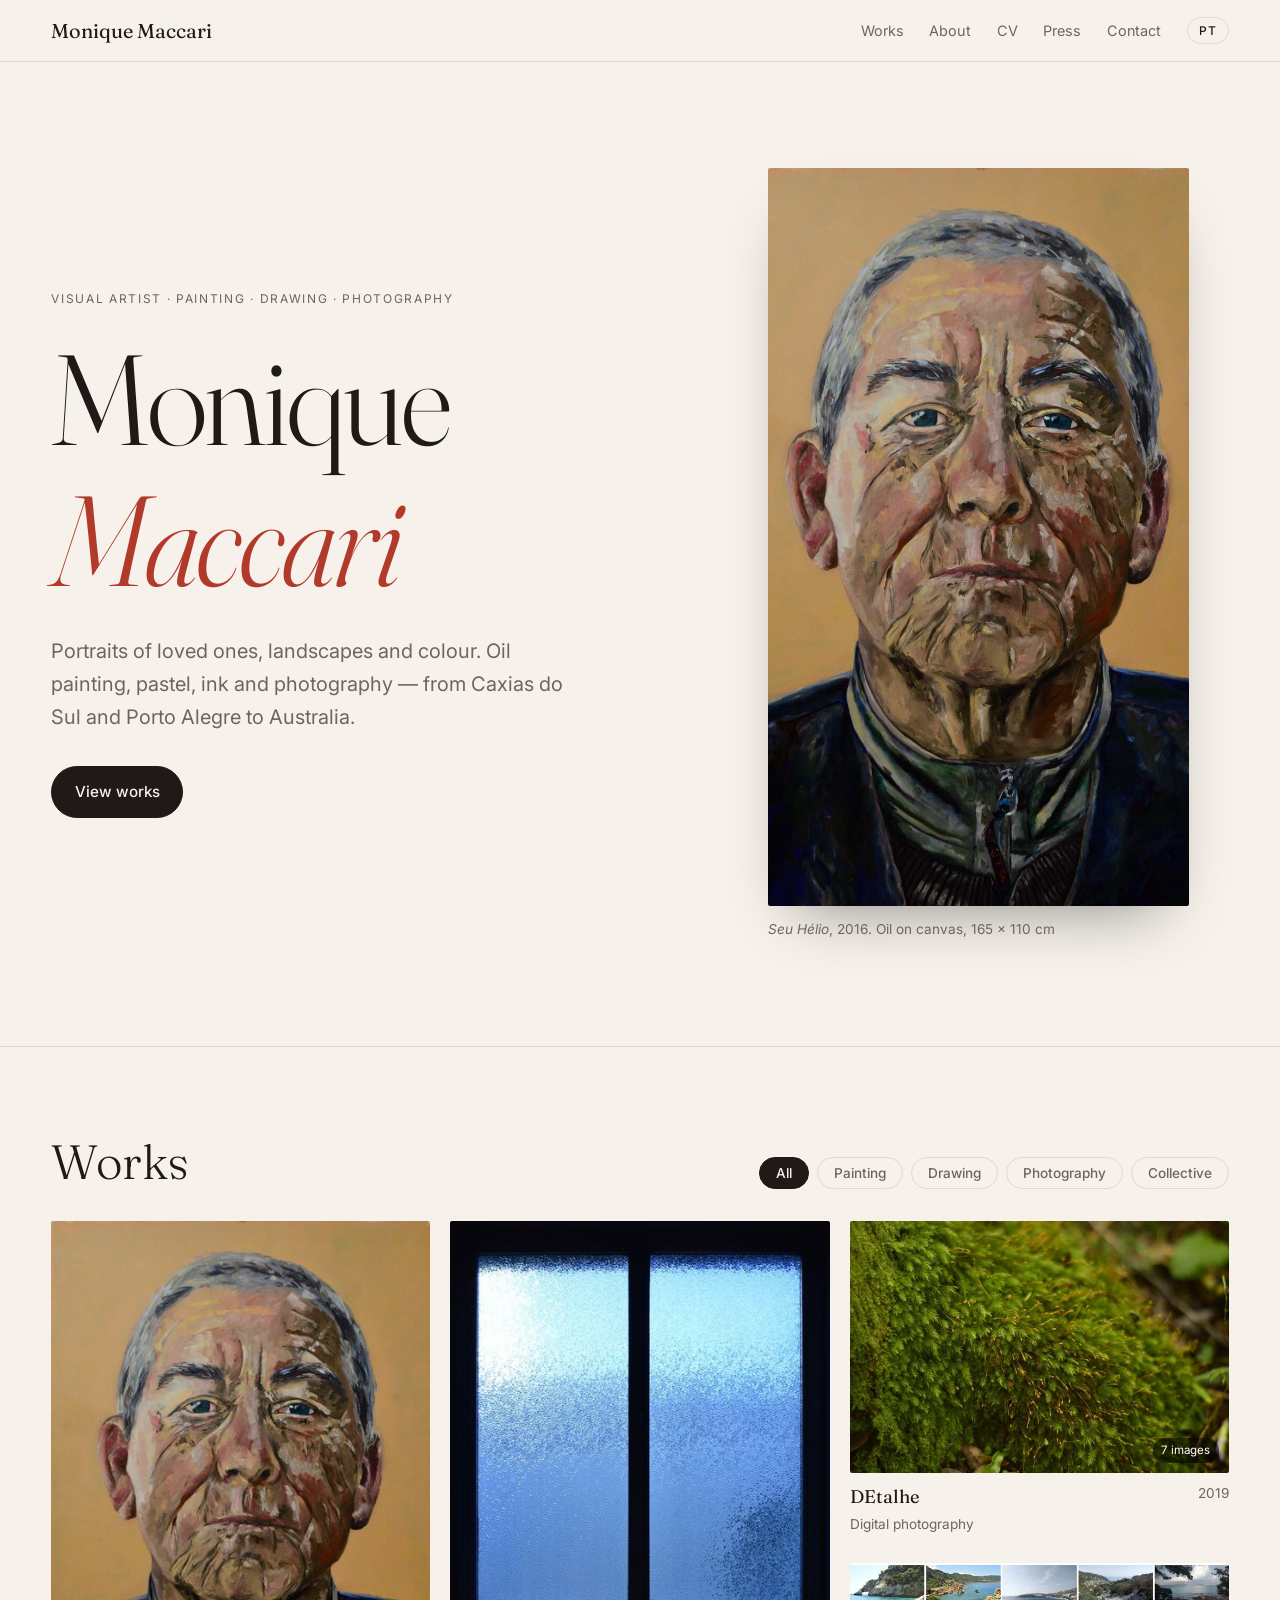
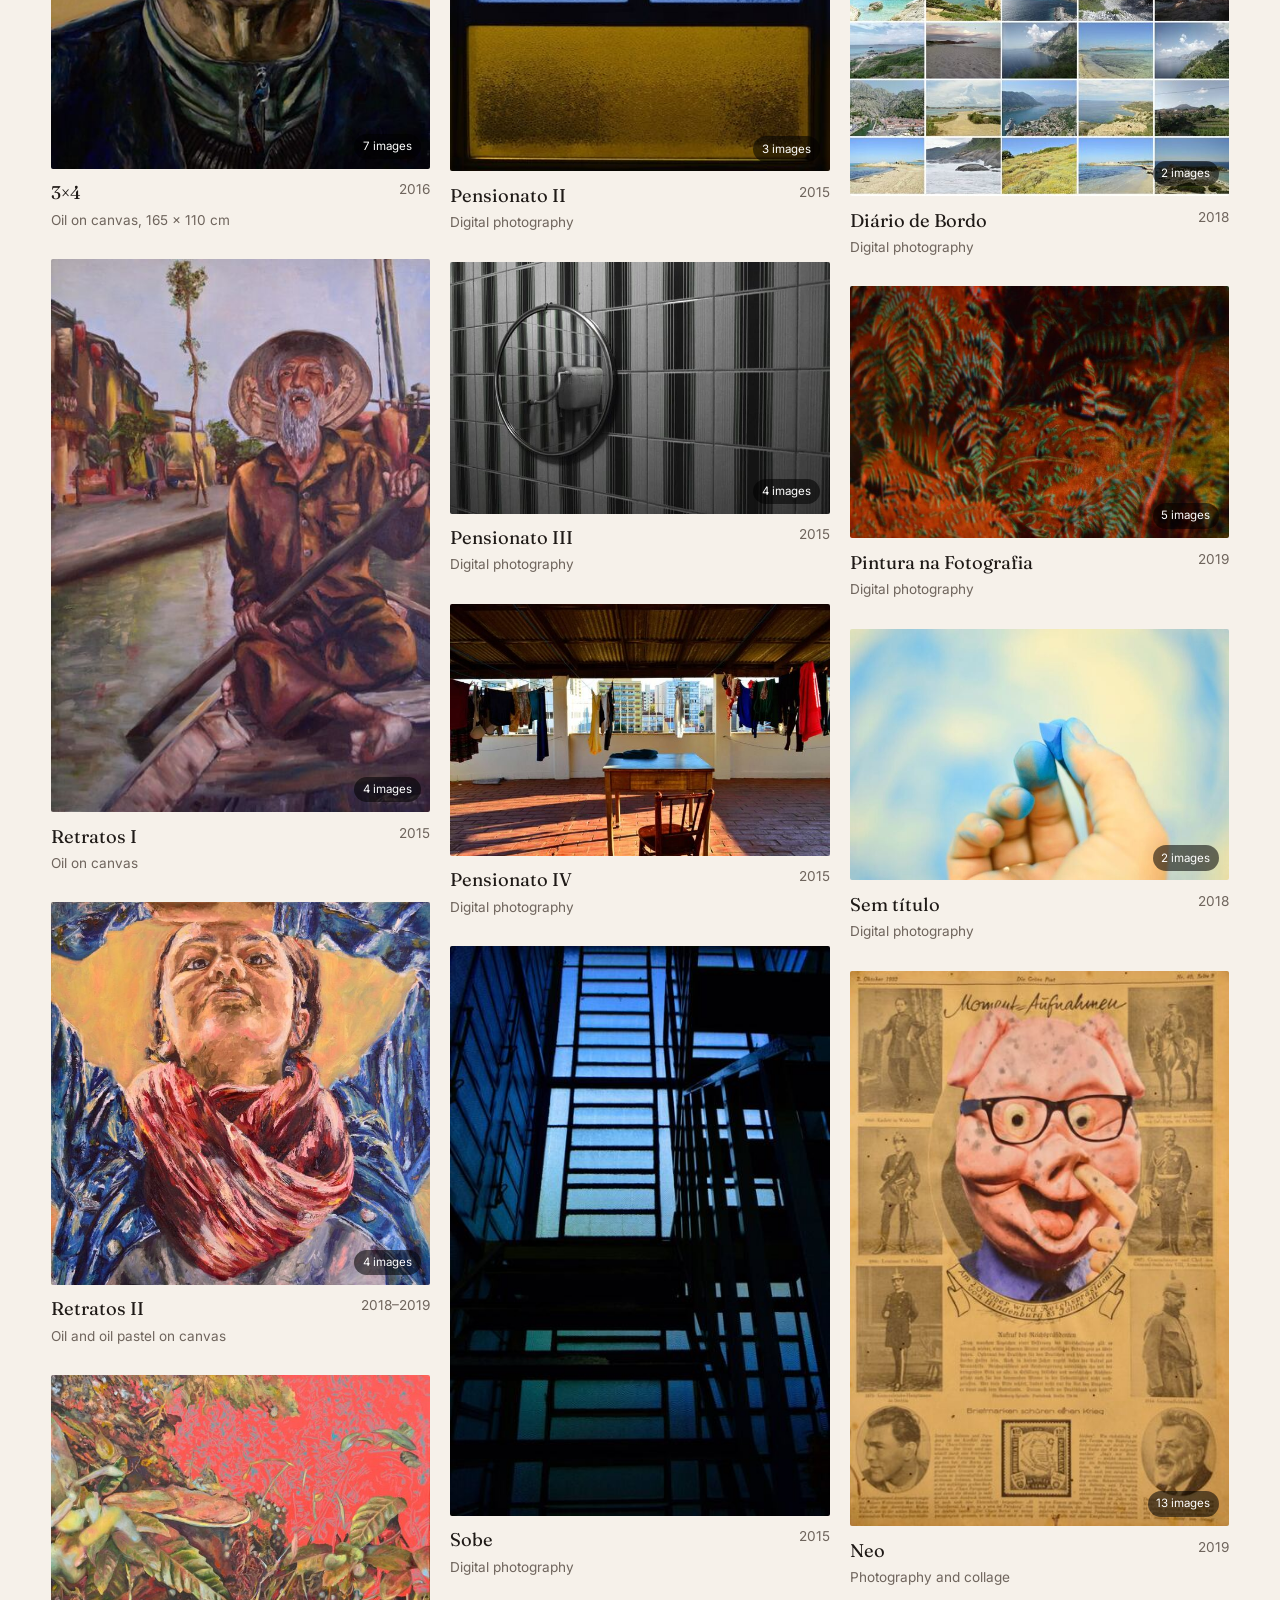
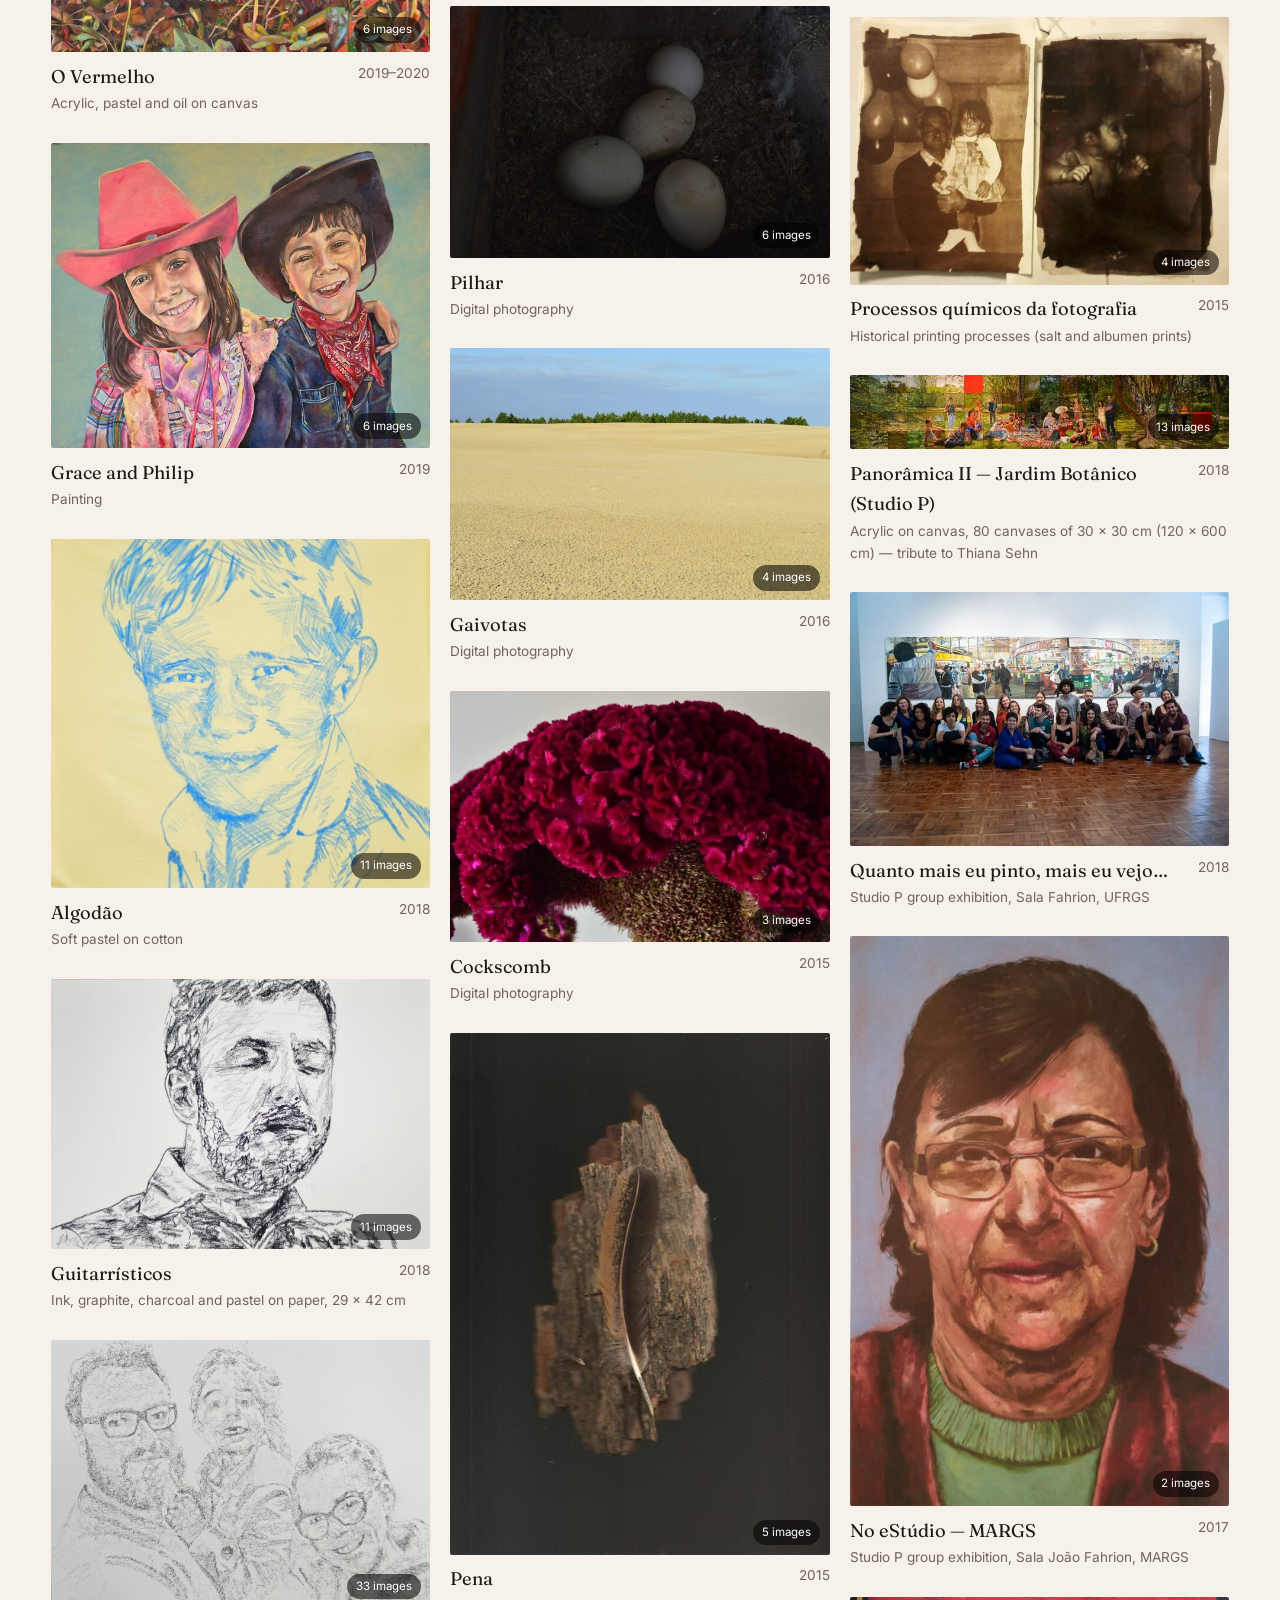
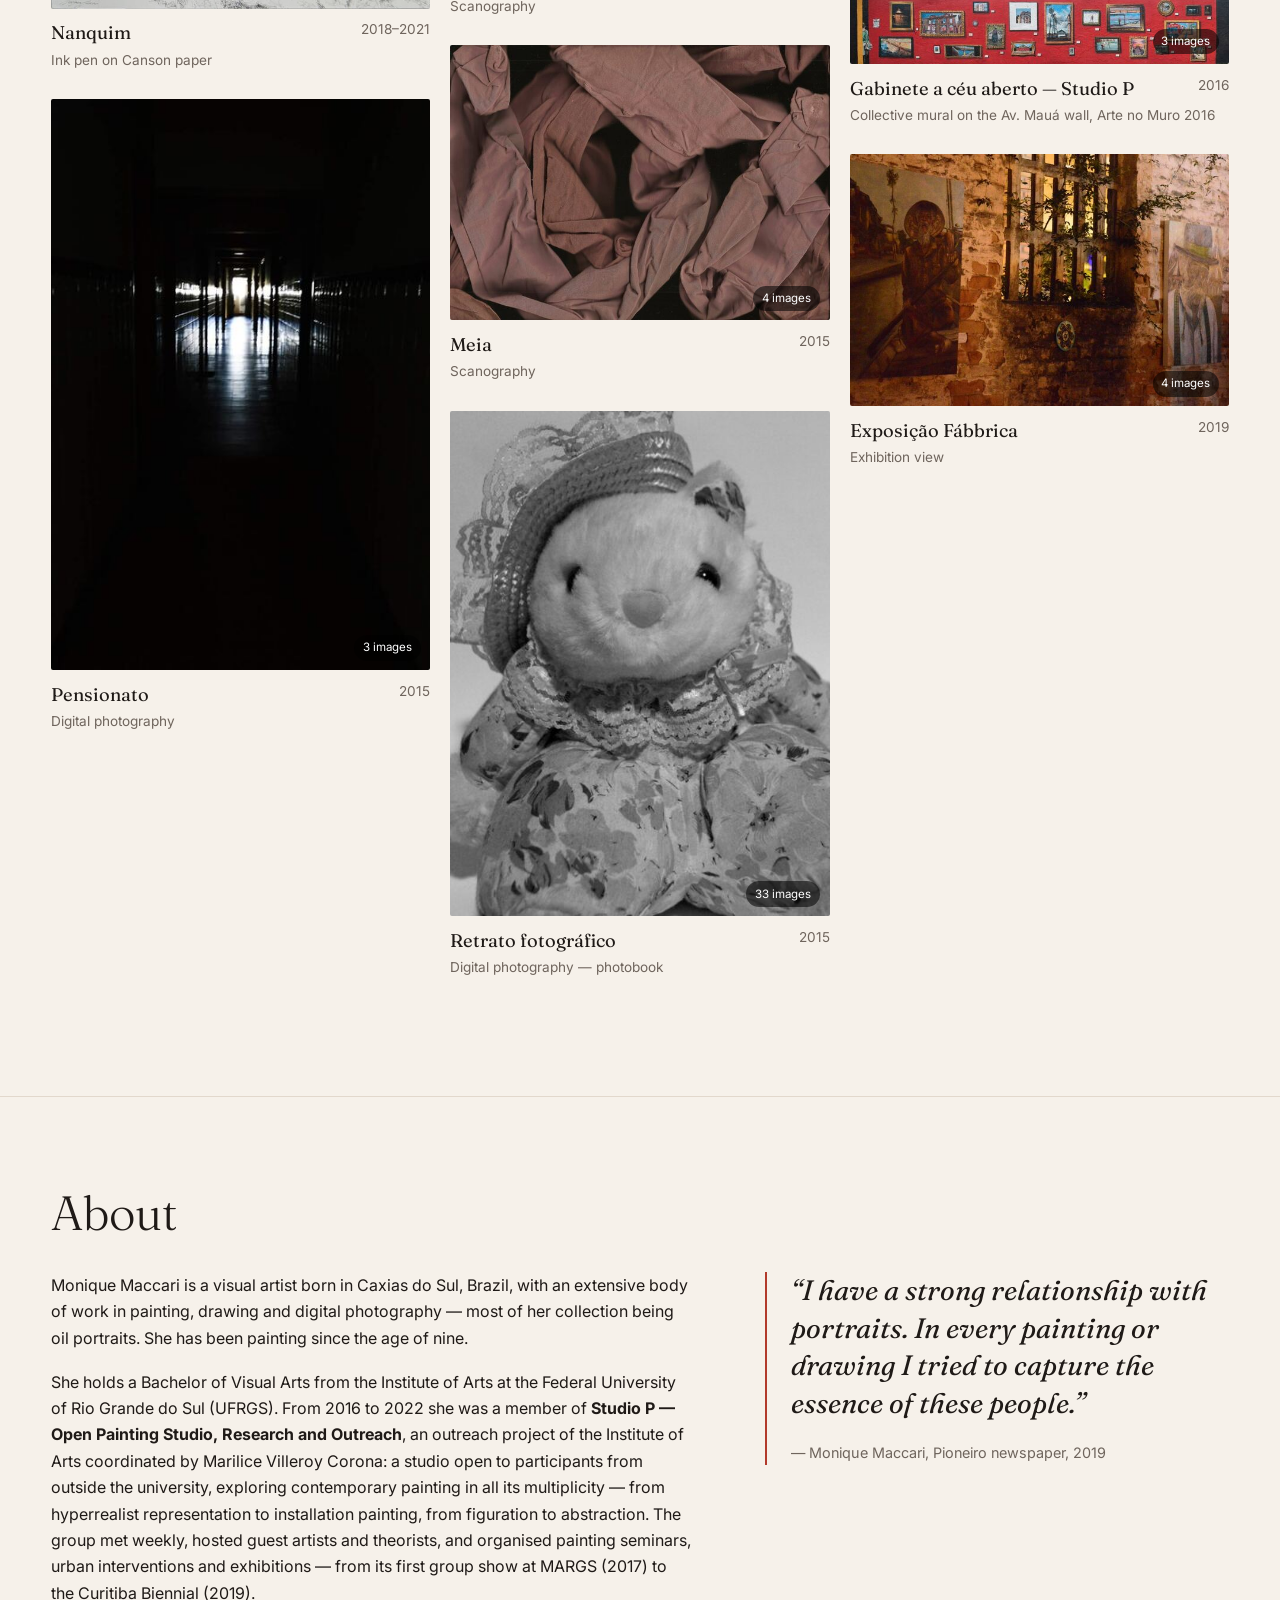
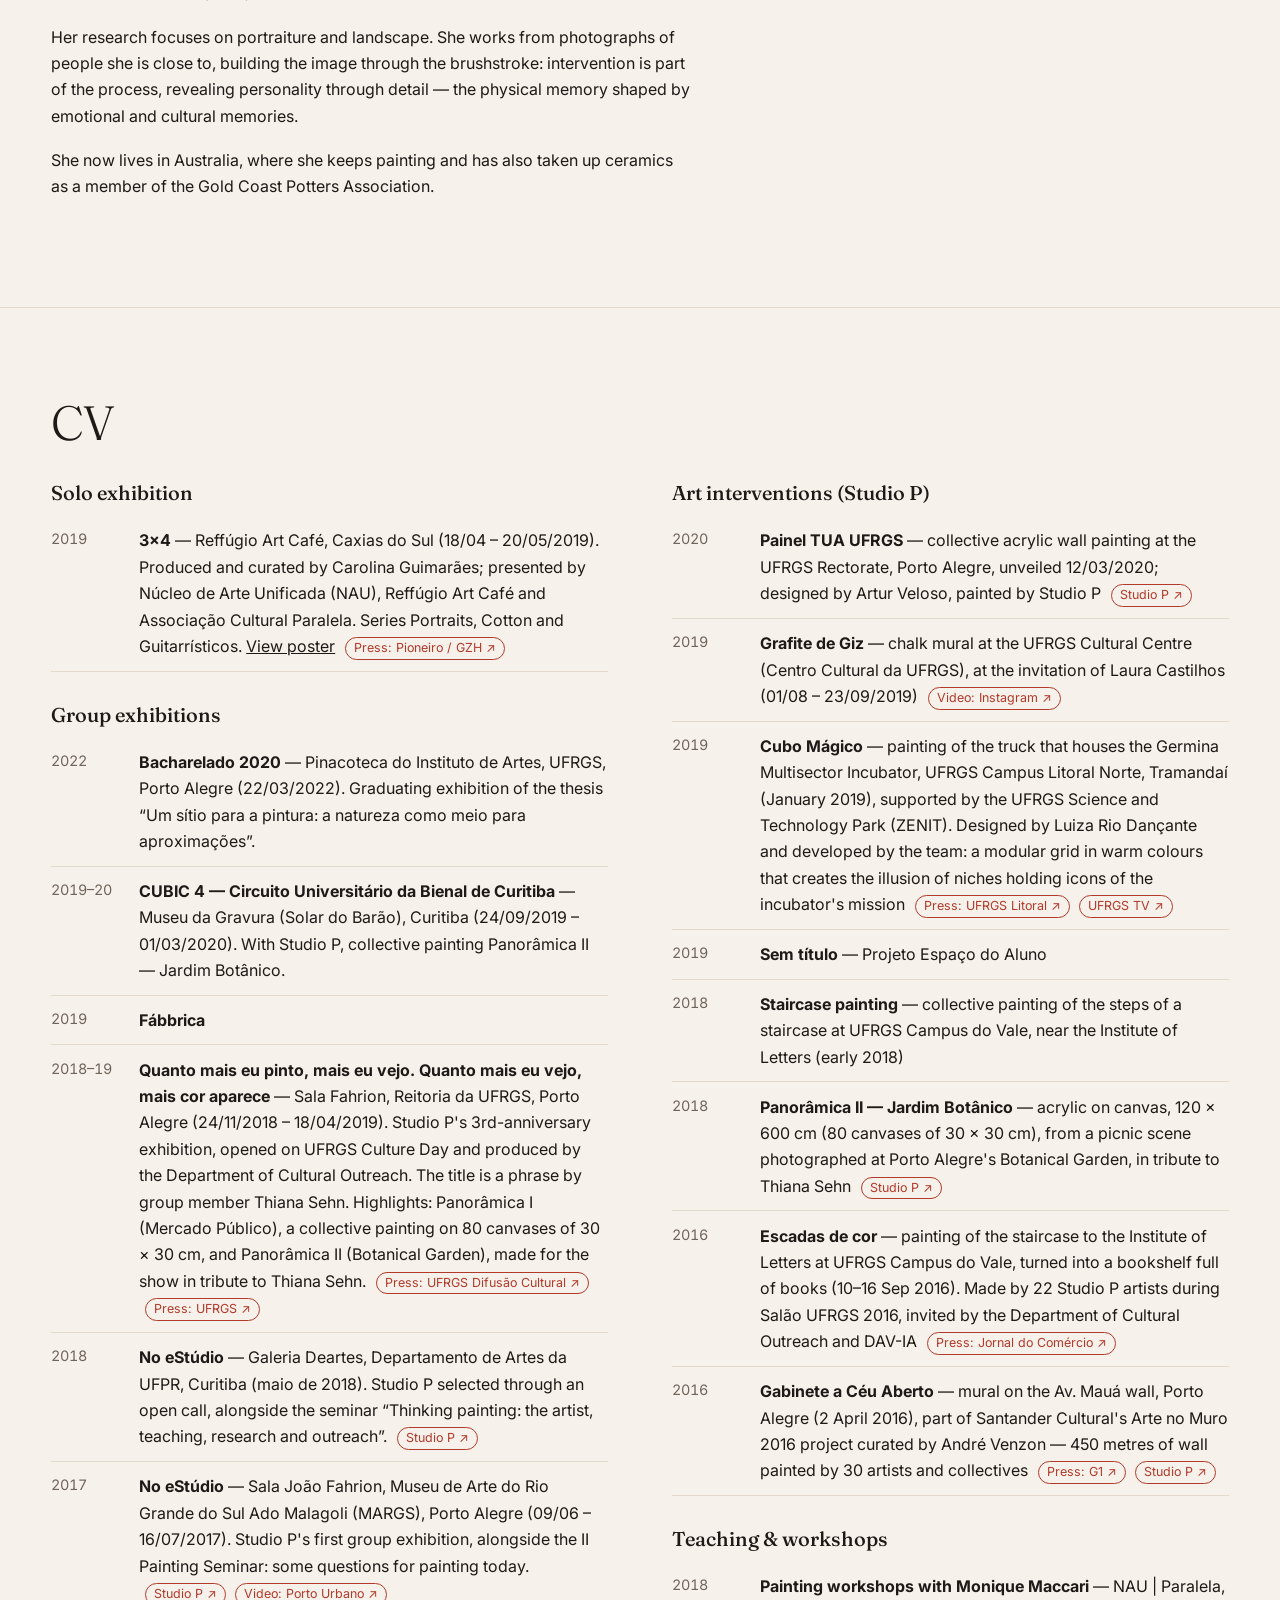
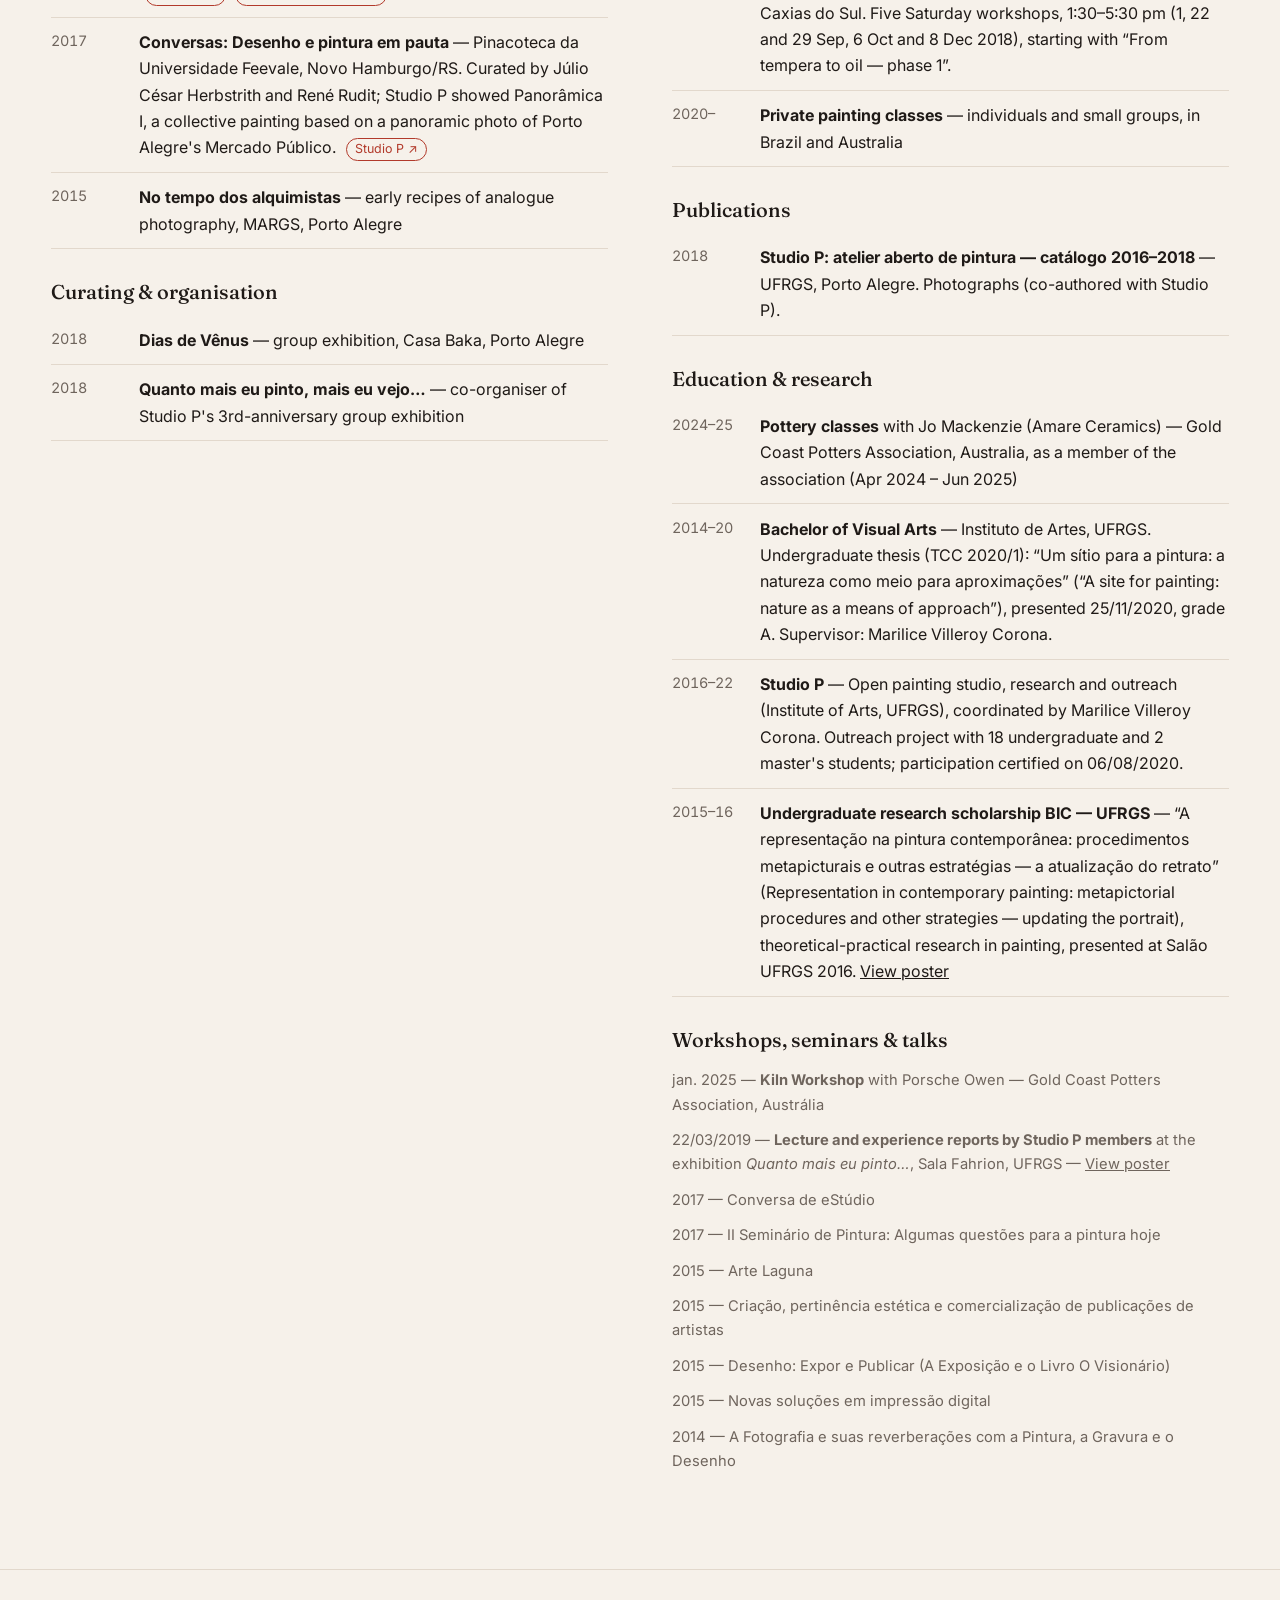
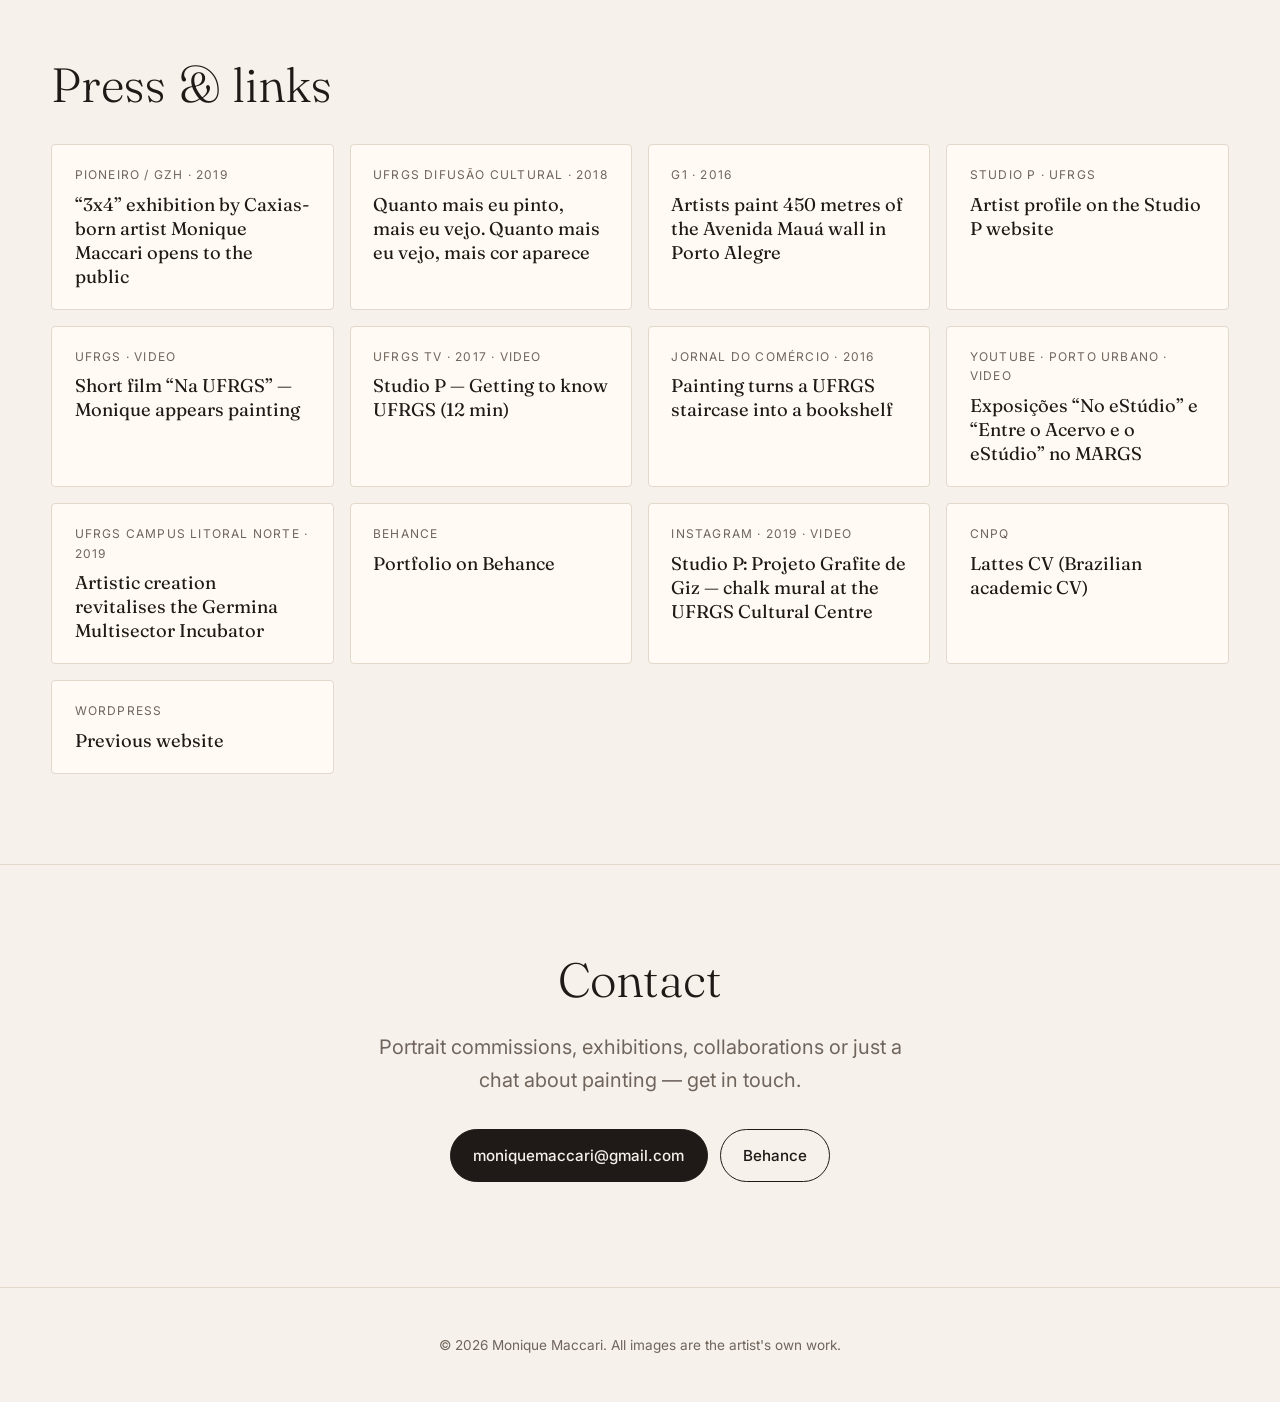
==== commit 5d9827cc: "Correct Quanto mais eu pinto: title is Thiana Sehn's phrase, not curator; Panorâmica II as tribute C" ====
--- a/index.html
+++ b/index.html
@@ -85,7 +85,7 @@
             <li><span>2022</span><div><strong>Bacharelado 2020</strong> — Pinacoteca do Instituto de Artes, UFRGS, Porto Alegre (22/03/2022). <span data-i18n="cv.grad">Exposição de formatura do TCC “Um sítio para a pintura: a natureza como meio para aproximações”.</span></div></li>
             <li><span>2019–20</span><div><strong>CUBIC 4 — Circuito Universitário da Bienal de Curitiba</strong> — Museu da Gravura (Solar do Barão), Curitiba (24/09/2019 – 01/03/2020). <span data-i18n="cv.cubic">Com o Studio P, pintura coletiva Panorâmica II — Jardim Botânico.</span></div></li>
             <li><span>2019</span><div><strong>Fábbrica</strong></div></li>
-            <li><span>2018–19</span><div><strong>Quanto mais eu pinto, mais eu vejo. Quanto mais eu vejo, mais cor aparece</strong> — Sala Fahrion, Reitoria da UFRGS, Porto Alegre (24/11/2018 – 18/04/2019). <span data-i18n="cv.group1">Exposição de 3 anos do Studio P, curadoria de Thiana Sehn, com as pinturas coletivas Panorâmica I (Mercado Público) e Panorâmica II (Jardim Botânico).</span> <a class="press-link" href="https://www.ufrgs.br/difusaocultural/exposicao-quanto-mais-eu-pinto-mais-eu-vejo-quanto-mais-eu-vejo-mais-cor-aparece/" target="_blank" rel="noopener"><span data-i18n="cv.news">Matéria</span>: UFRGS Difusão Cultural ↗</a> <a class="press-link" href="https://www.ufrgs.br/prorext/exposicao-de-pinturas-panoramicas-ocorre-na-sala-fahrion/" target="_blank" rel="noopener"><span data-i18n="cv.news">Matéria</span>: UFRGS ↗</a></div></li>
+            <li><span>2018–19</span><div><strong>Quanto mais eu pinto, mais eu vejo. Quanto mais eu vejo, mais cor aparece</strong> — Sala Fahrion, Reitoria da UFRGS, Porto Alegre (24/11/2018 – 18/04/2019). <span data-i18n="cv.group1">Exposição de 3 anos do Studio P, aberta no Dia da Cultura da UFRGS, com produção do Departamento de Difusão Cultural. O título é uma frase de Thiana Sehn, integrante do grupo. Destaques: a Panorâmica I (Mercado Público), pintura coletiva em 80 telas de 30 × 30 cm, e a Panorâmica II (Jardim Botânico), feita para a mostra em homenagem a Thiana Sehn.</span> <a class="press-link" href="https://www.ufrgs.br/difusaocultural/exposicao-quanto-mais-eu-pinto-mais-eu-vejo-quanto-mais-eu-vejo-mais-cor-aparece/" target="_blank" rel="noopener"><span data-i18n="cv.news">Matéria</span>: UFRGS Difusão Cultural ↗</a> <a class="press-link" href="https://www.ufrgs.br/prorext/exposicao-de-pinturas-panoramicas-ocorre-na-sala-fahrion/" target="_blank" rel="noopener"><span data-i18n="cv.news">Matéria</span>: UFRGS ↗</a></div></li>
             <li><span>2018</span><div><strong>No eStúdio</strong> — Galeria Deartes, Departamento de Artes da UFPR, Curitiba (maio de 2018). <span data-i18n="cv.ufpr">Studio P selecionado por edital, com o seminário “Pensar a pintura: o artista, o ensino, a pesquisa e a extensão”.</span> <a class="press-link" href="https://grupostudiop.wordpress.com/exposicao-no-estudio-ufpr/" target="_blank" rel="noopener">Studio P ↗</a></div></li>
             <li><span>2017</span><div><strong>No eStúdio</strong> — Sala João Fahrion, Museu de Arte do Rio Grande do Sul Ado Malagoli (MARGS), Porto Alegre (09/06 – 16/07/2017). <span data-i18n="cv.estudio">Primeira exposição coletiva do Studio P, com o II Seminário de Pintura: algumas questões para a pintura hoje.</span> <a class="press-link" href="https://grupostudiop.wordpress.com/exposicao-no-estudio-margs/" target="_blank" rel="noopener">Studio P ↗</a> <a class="press-link" href="https://www.youtube.com/watch?v=yvdzv5QNSR8" target="_blank" rel="noopener"><span data-i18n="cv.video">Vídeo</span>: Porto Urbano ↗</a></div></li>
             <li><span>2017</span><div><strong>Conversas: Desenho e pintura em pauta</strong> — Pinacoteca da Universidade Feevale, Novo Hamburgo/RS. <span data-i18n="cv.feevale">Curadoria de Júlio César Herbstrith e René Rudit; o Studio P apresentou a Panorâmica I, pintura coletiva a partir de uma foto panorâmica do Mercado Público de Porto Alegre.</span> <a class="press-link" href="https://grupostudiop.wordpress.com/panoramica-i/" target="_blank" rel="noopener">Studio P ↗</a></div></li>
@@ -95,7 +95,7 @@
           <h3 data-i18n="cv.curator">Curadoria e organização</h3>
           <ul class="timeline">
             <li><span>2018</span><div><strong>Dias de Vênus</strong> — <span data-i18n="cv.cur1">exposição coletiva</span>, Casa Baka, Porto Alegre</div></li>
-            <li><span>2018</span><div><strong>Quanto mais eu pinto, mais eu vejo…</strong> — <span data-i18n="cv.cur2">co-organização da exposição coletiva do Studio P</span></div></li>
+            <li><span>2018</span><div><strong>Quanto mais eu pinto, mais eu vejo…</strong> — <span data-i18n="cv.cur2">co-organização da exposição coletiva de 3 anos do Studio P</span></div></li>
           </ul>
         </div>
 
@@ -107,7 +107,7 @@
             <li><span>2019</span><div><strong>Cubo Mágico</strong> — <span data-i18n="cv.germina">pintura do caminhão que abriga a Incubadora Multissetorial Germina, Campus Litoral Norte da UFRGS, Tramandaí/RS (janeiro de 2019), com o apoio do Parque Científico e Tecnológico da UFRGS (ZENIT). Projeto de Luiza Rio Dançante, desenvolvido pela equipe: uma grade modular em cores quentes que cria a ilusão de nichos, com ícones da missão da incubadora</span> <a class="press-link" href="https://www.ufrgs.br/litoral/criacao-artistica-revitaliza-incubadora-multissetorial-germina/" target="_blank" rel="noopener"><span data-i18n="cv.news">Matéria</span>: UFRGS Litoral ↗</a> <a class="press-link" href="https://www.ufrgs.br/germina/germina-na-tv-ufrgs/" target="_blank" rel="noopener">UFRGS TV ↗</a></div></li>
             <li><span>2019</span><div><strong>Sem título</strong> — Projeto Espaço do Aluno</div></li>
             <li><span>2018</span><div><strong data-i18n="cv.esc18">Pintura de escadaria</strong> — <span data-i18n="cv.esc18b">pintura coletiva dos degraus de uma escadaria no Campus do Vale da UFRGS, perto do Instituto de Letras (início de 2018)</span></div></li>
-            <li><span>2018</span><div><strong>Panorâmica II — Jardim Botânico</strong> — <span data-i18n="cv.int5">acrílica sobre tela, 120 × 600 cm (80 telas de 30 × 30 cm), a partir de uma cena de piquenique fotografada no Jardim Botânico de Porto Alegre</span> <a class="press-link" href="https://grupostudiop.wordpress.com/panoramica-ii-2/" target="_blank" rel="noopener">Studio P ↗</a></div></li>
+            <li><span>2018</span><div><strong>Panorâmica II — Jardim Botânico</strong> — <span data-i18n="cv.int5">acrílica sobre tela, 120 × 600 cm (80 telas de 30 × 30 cm), a partir de uma cena de piquenique fotografada no Jardim Botânico de Porto Alegre, em homenagem a Thiana Sehn</span> <a class="press-link" href="https://grupostudiop.wordpress.com/panoramica-ii-2/" target="_blank" rel="noopener">Studio P ↗</a></div></li>
             <li><span>2016</span><div><strong>Escadas de cor</strong> — <span data-i18n="cv.escada">pintura da escadaria de acesso ao Instituto de Letras, no Campus do Vale da UFRGS, transformada numa estante cheia de livros (10 a 16/09/2016). Feita por 22 artistas do Studio P durante o Salão UFRGS 2016, a convite do Departamento de Difusão Cultural e do DAV-IA</span> <a class="press-link" href="https://www.jornaldocomercio.com/_conteudo/2016/09/galeria_de_imagens/522149-projeto-transforma-escada-da-ufrgs-em-estante-de-livros.html" target="_blank" rel="noopener"><span data-i18n="cv.news">Matéria</span>: Jornal do Comércio ↗</a></div></li>
             <li><span>2016</span><div><strong>Gabinete a Céu Aberto</strong> — <span data-i18n="cv.maua">pintura no muro da Av. Mauá, Porto Alegre (02/04/2016), no Projeto Arte no Muro 2016 do Santander Cultural, com curadoria de André Venzon — 450 metros de muro pintados por 30 artistas e coletivos</span> <a class="press-link" href="https://g1.globo.com/rs/rio-grande-do-sul/noticia/2016/04/artistas-pintam-450-metros-do-muro-da-avenida-maua-em-porto-alegre.html" target="_blank" rel="noopener"><span data-i18n="cv.news">Matéria</span>: G1 ↗</a> <a class="press-link" href="https://grupostudiop.wordpress.com/gabinete-a-ceu-aberto/" target="_blank" rel="noopener">Studio P ↗</a></div></li>
           </ul>
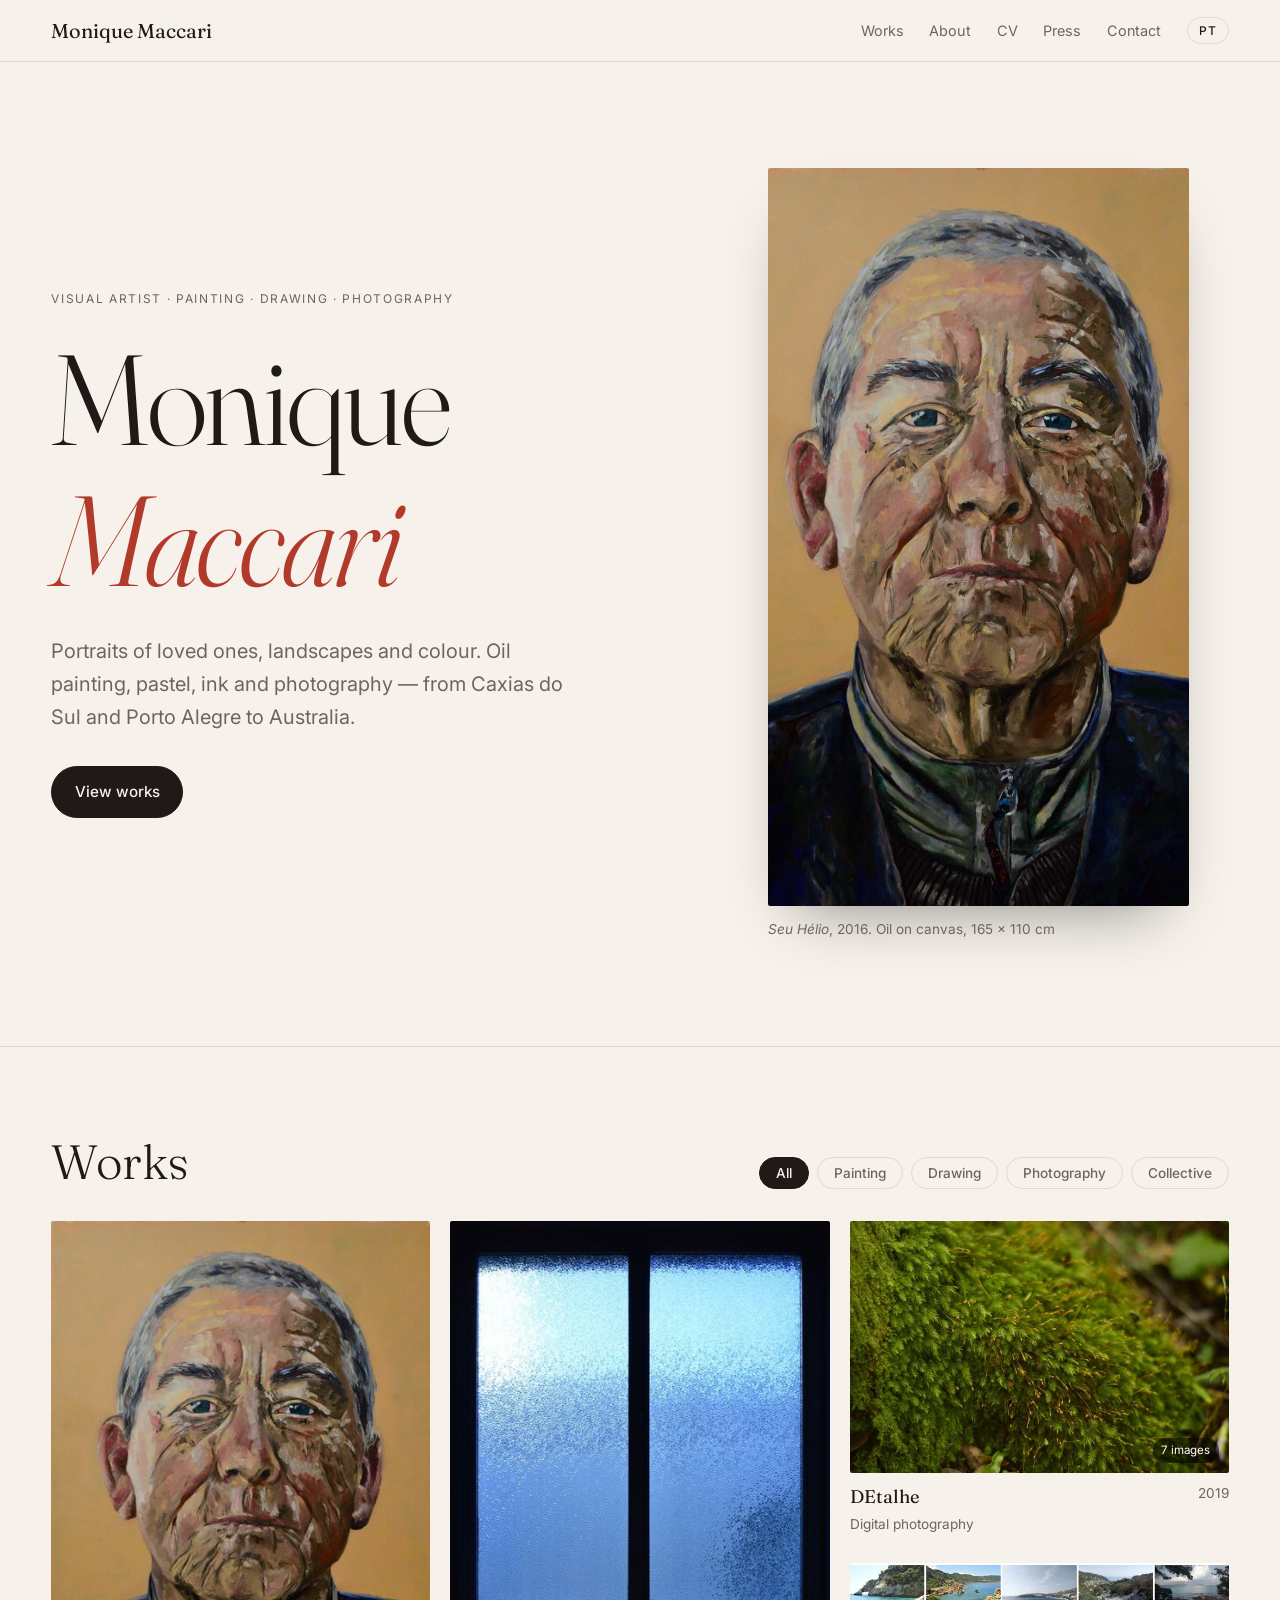
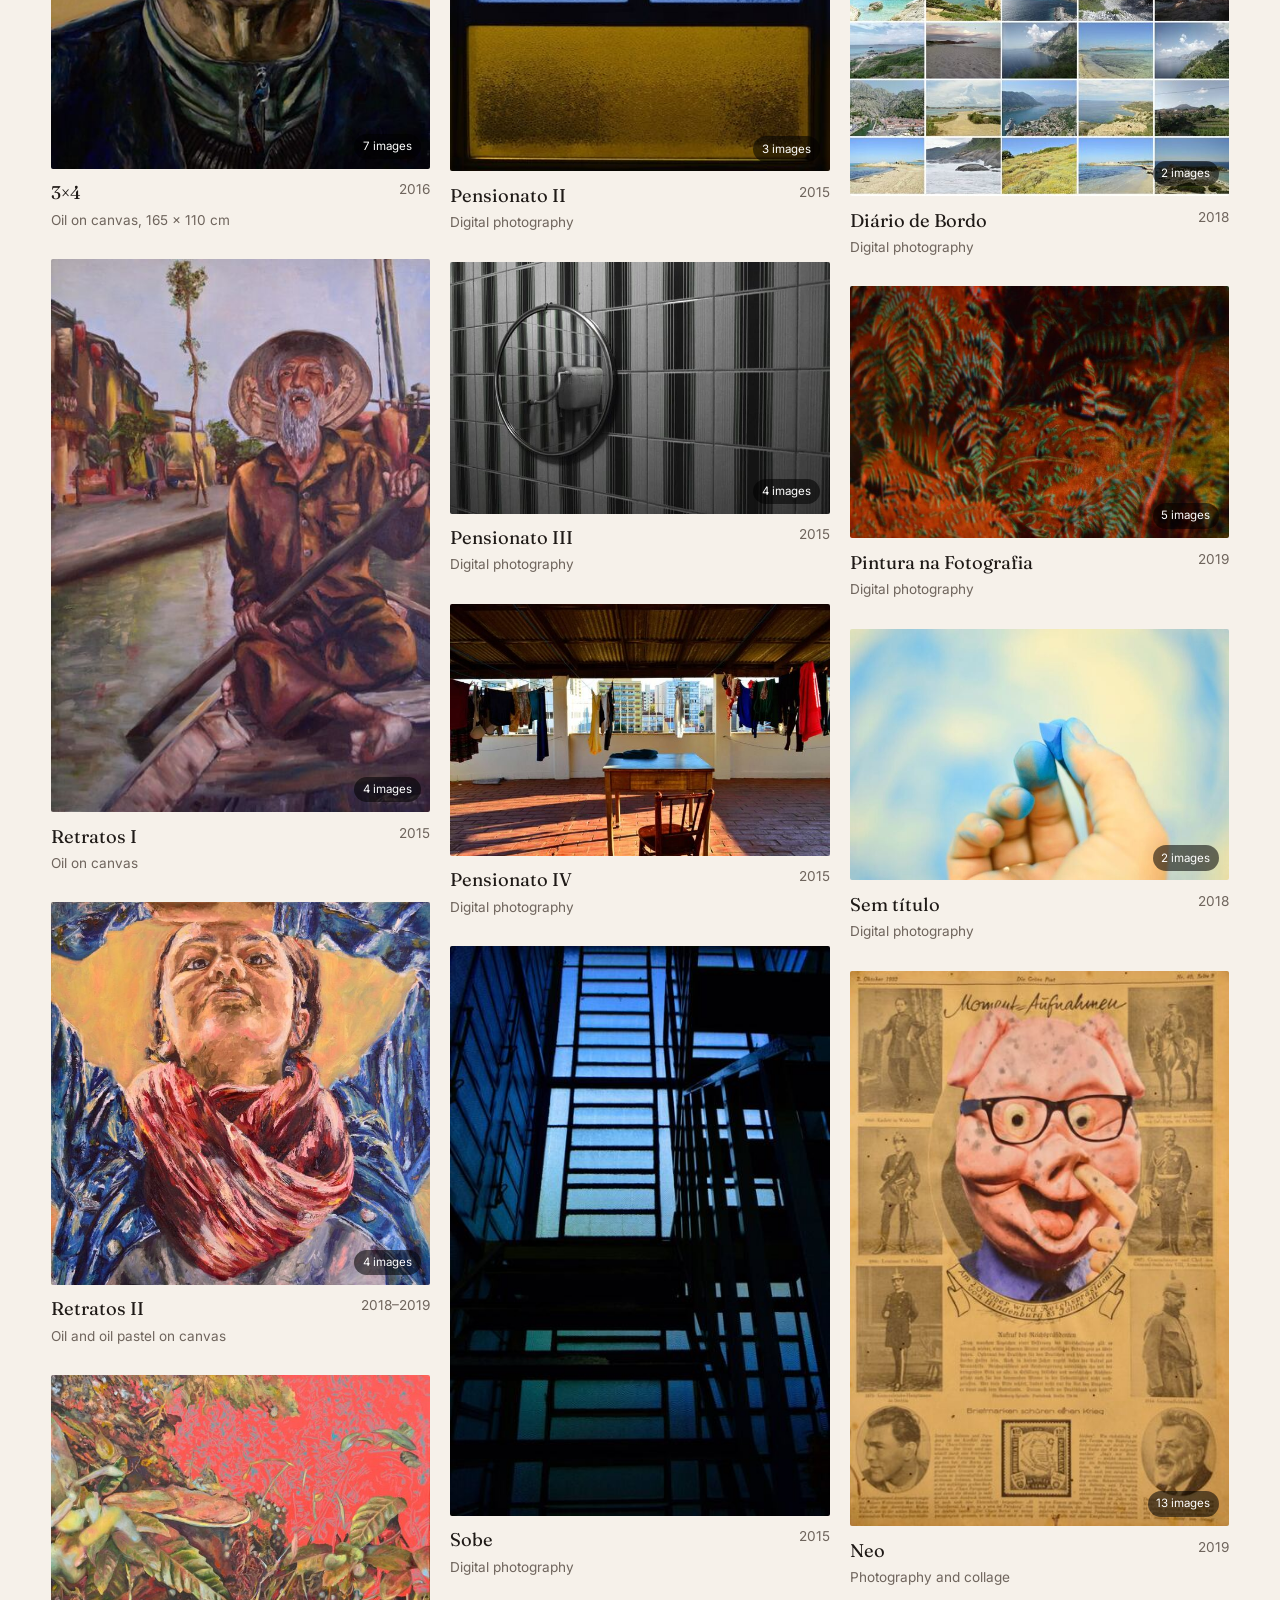
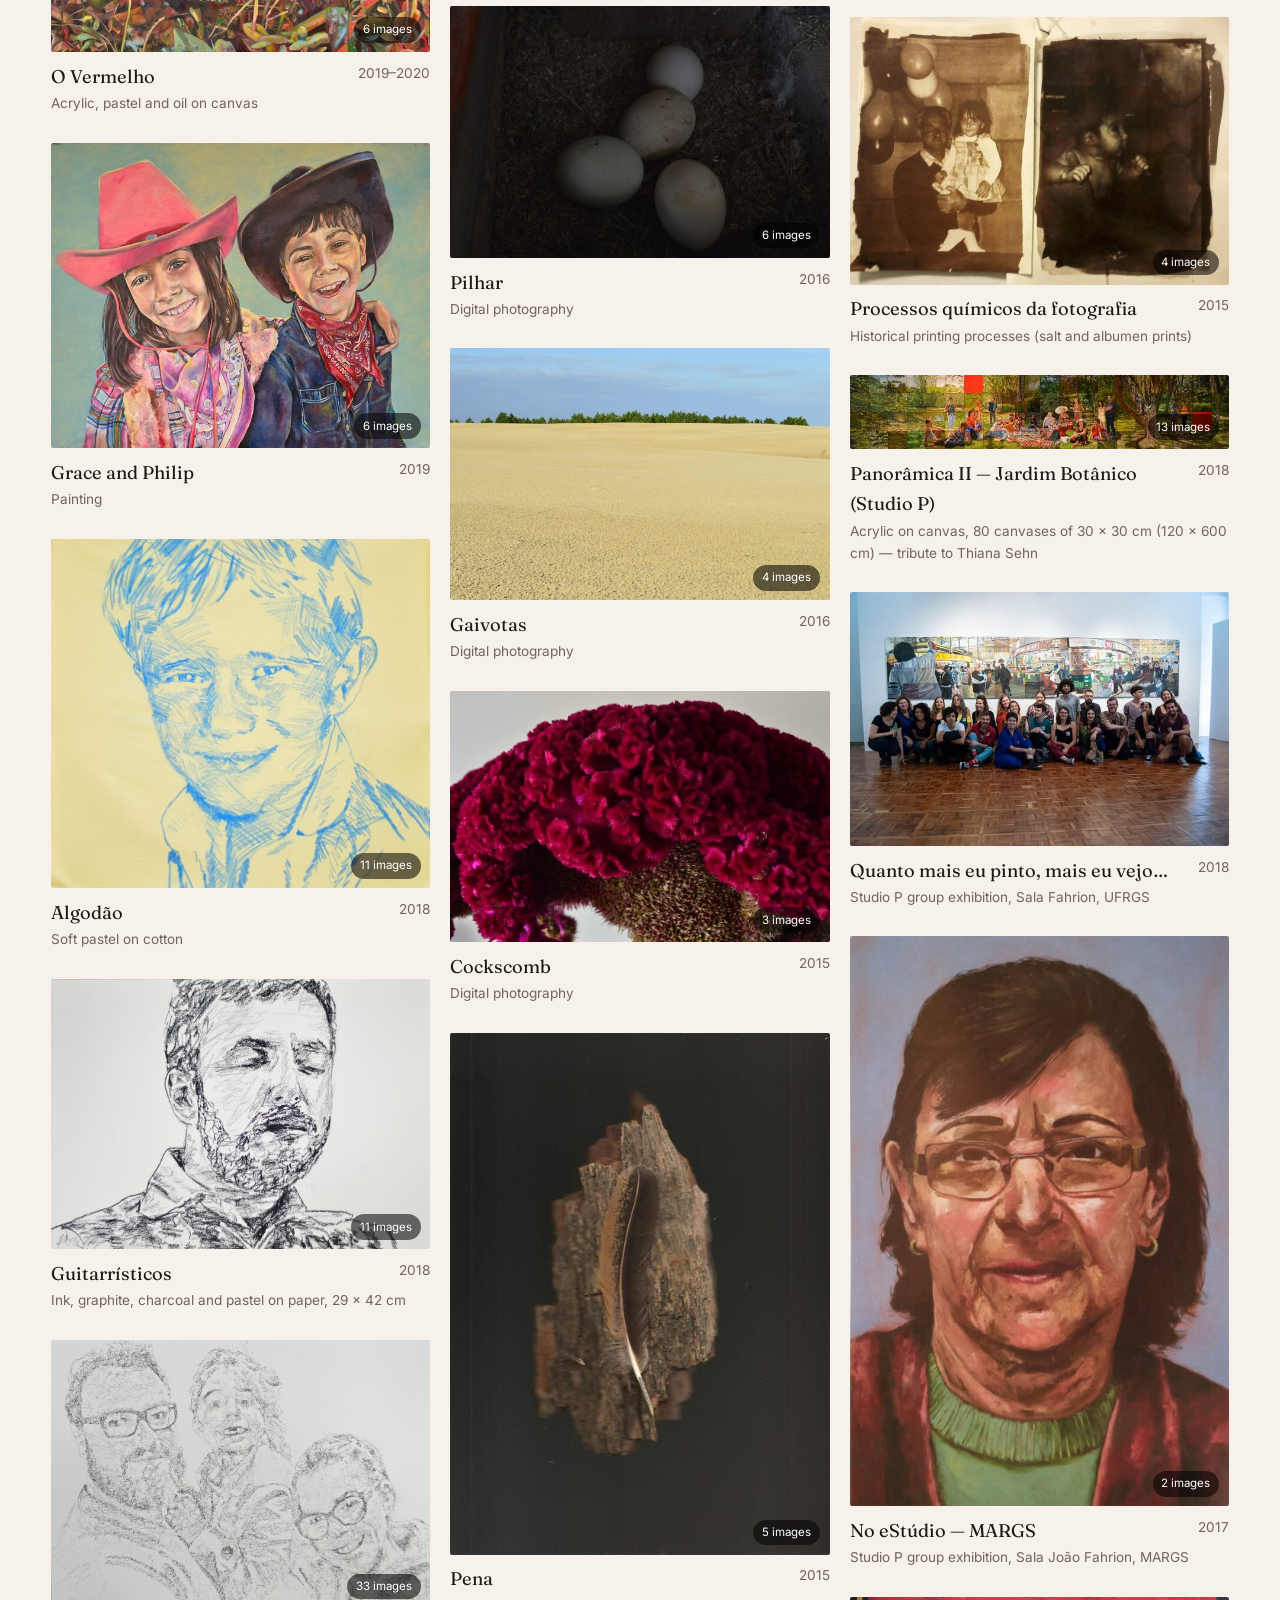
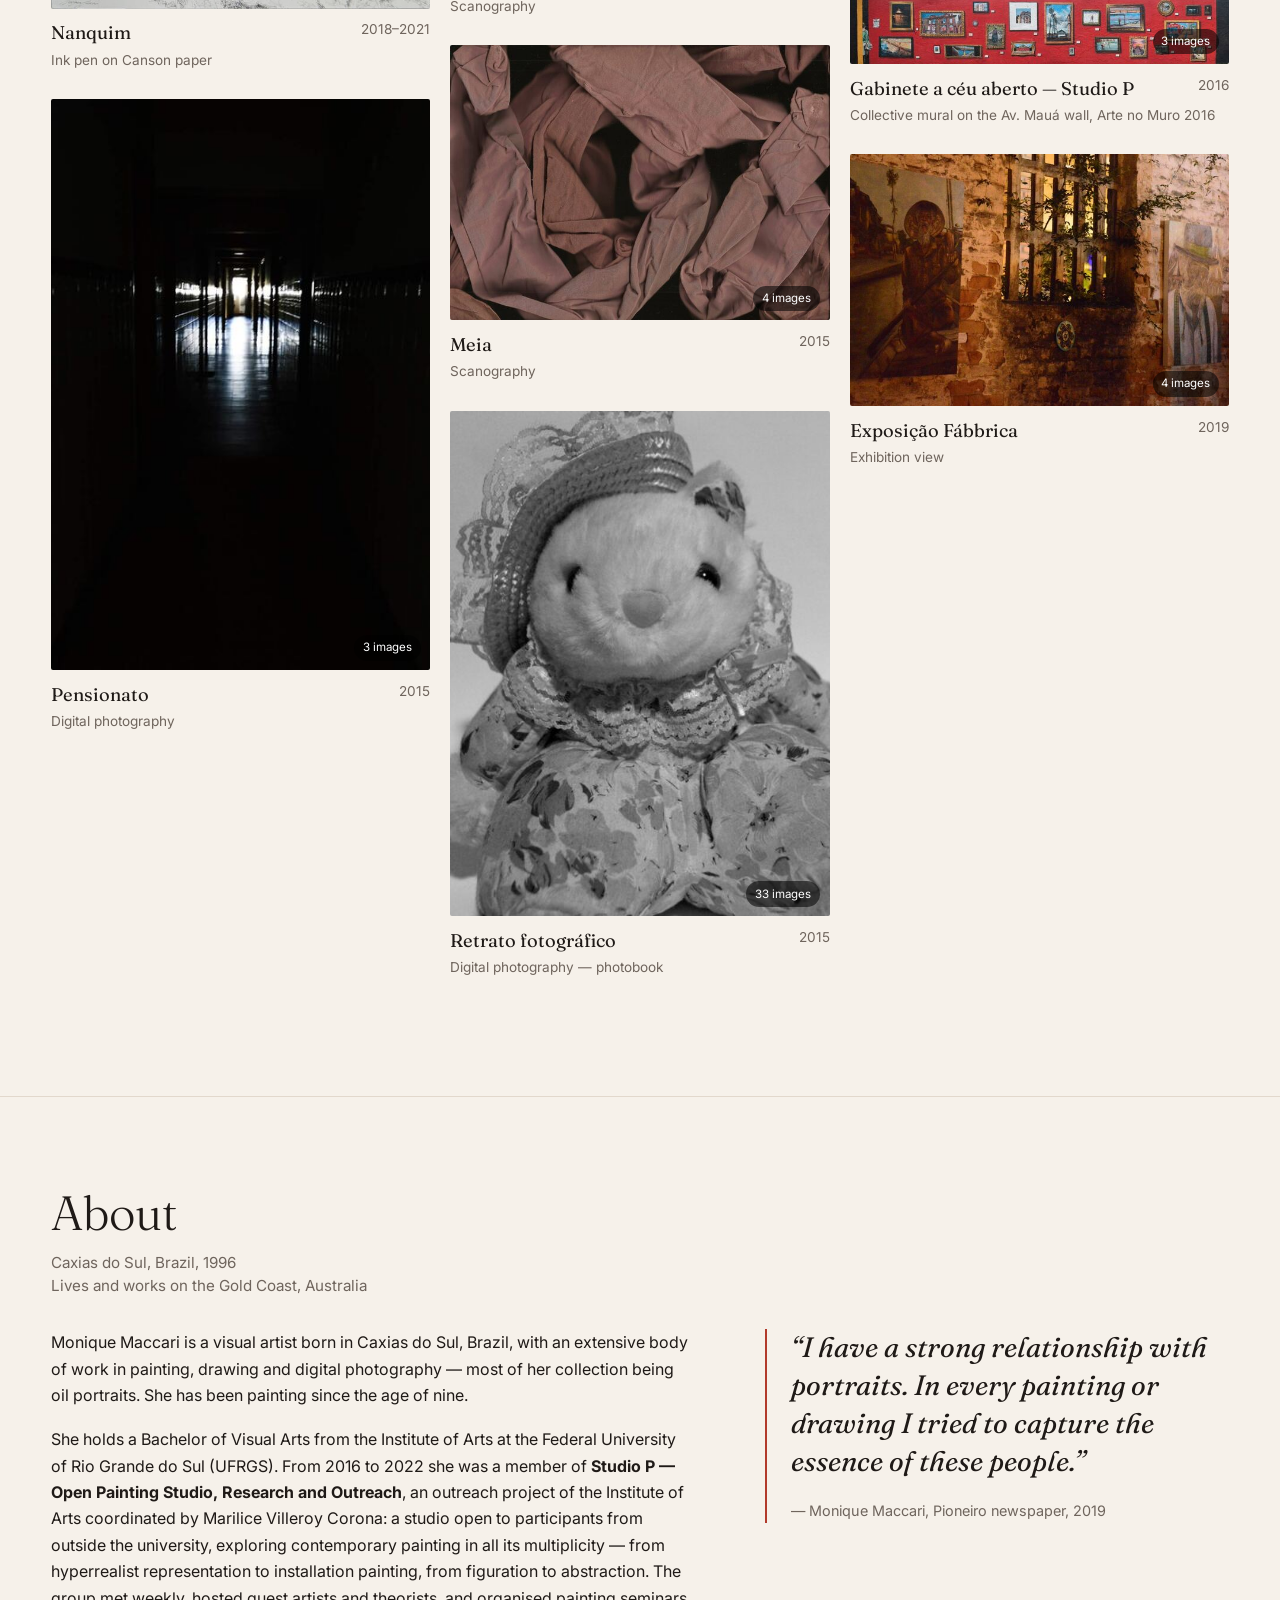
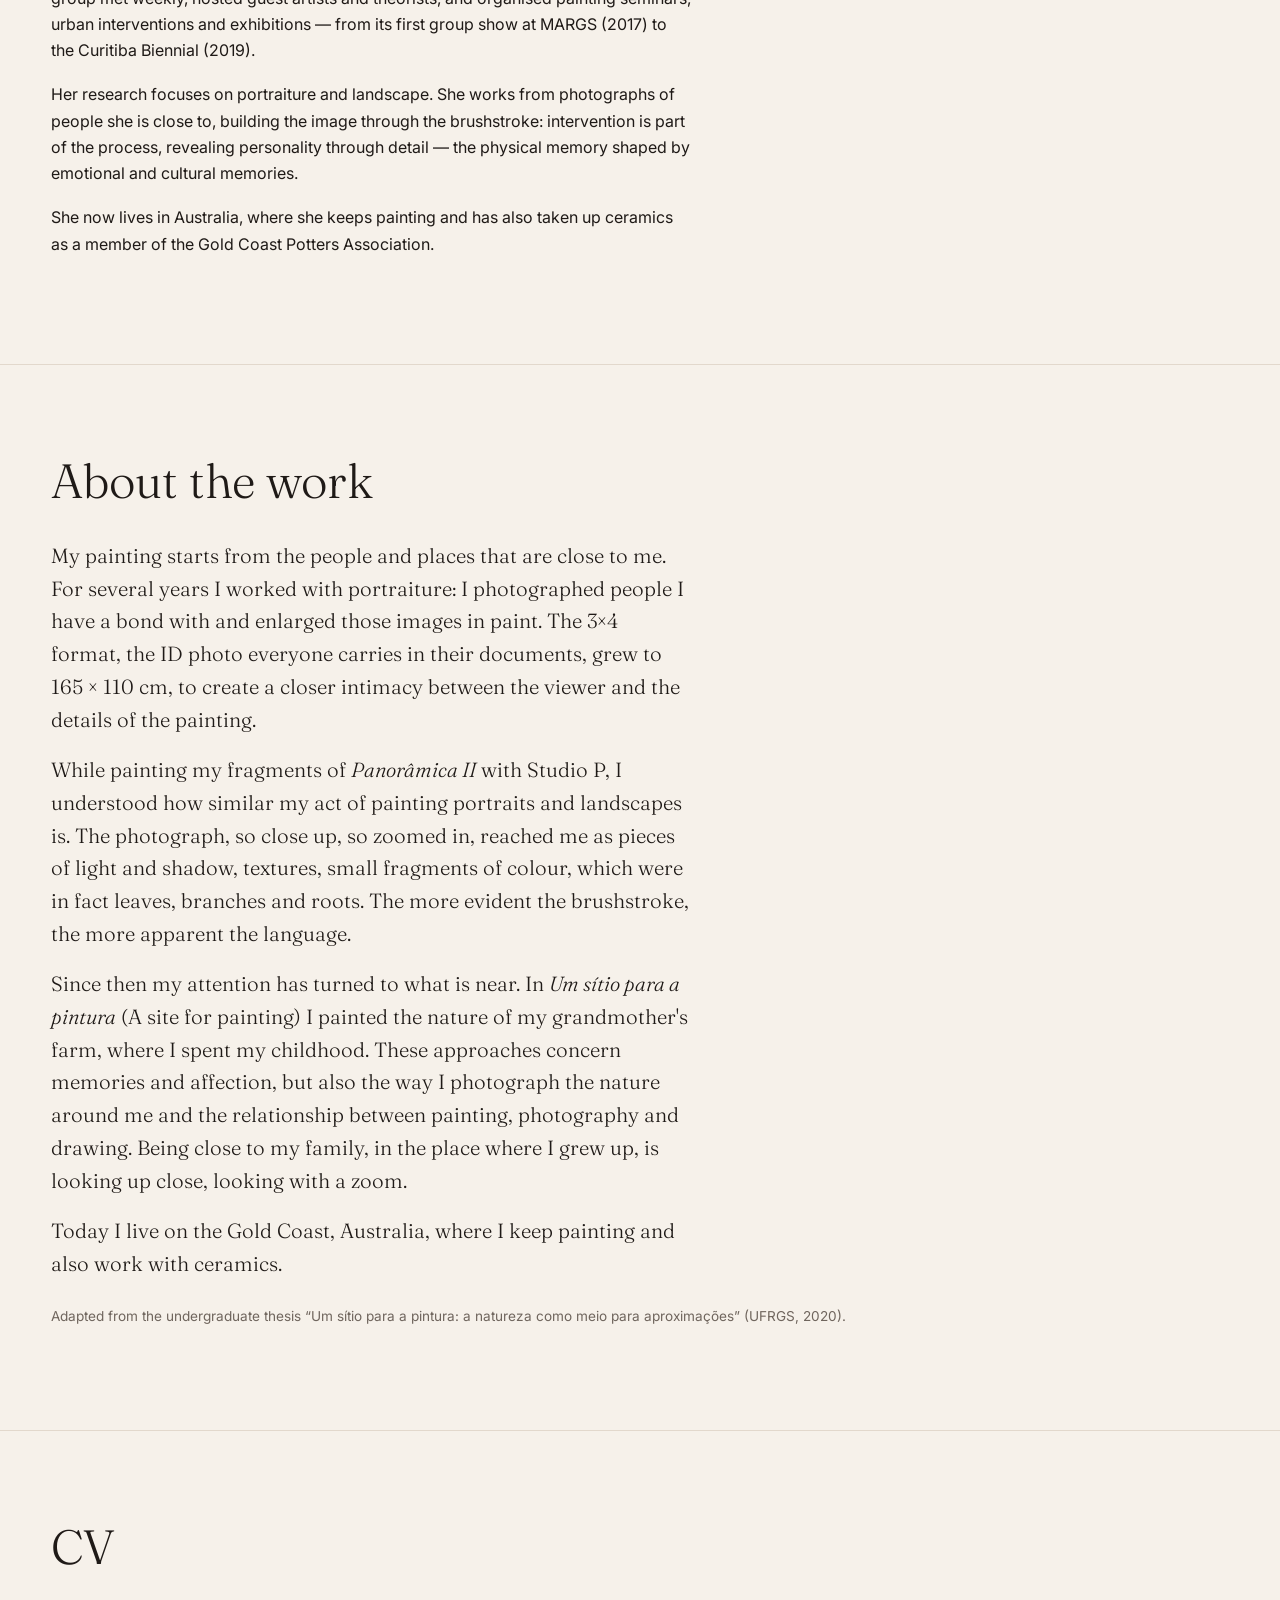
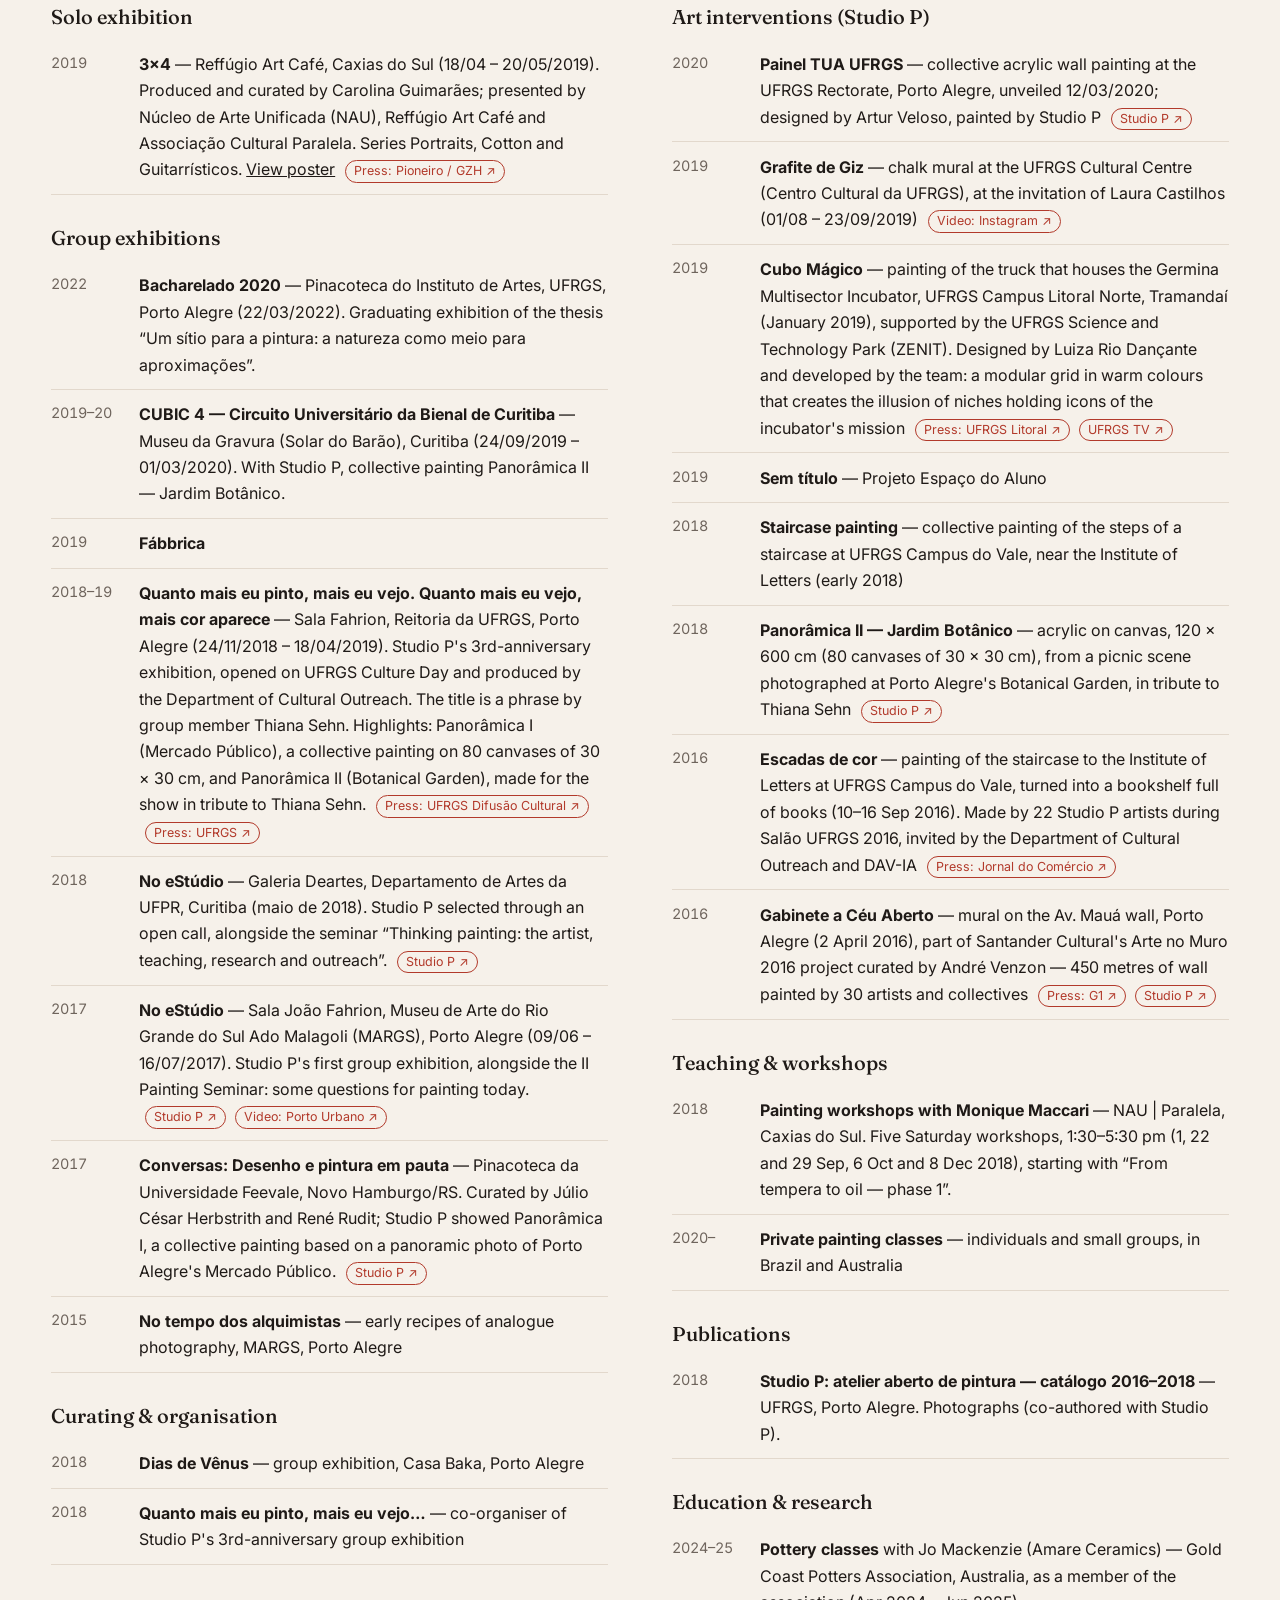
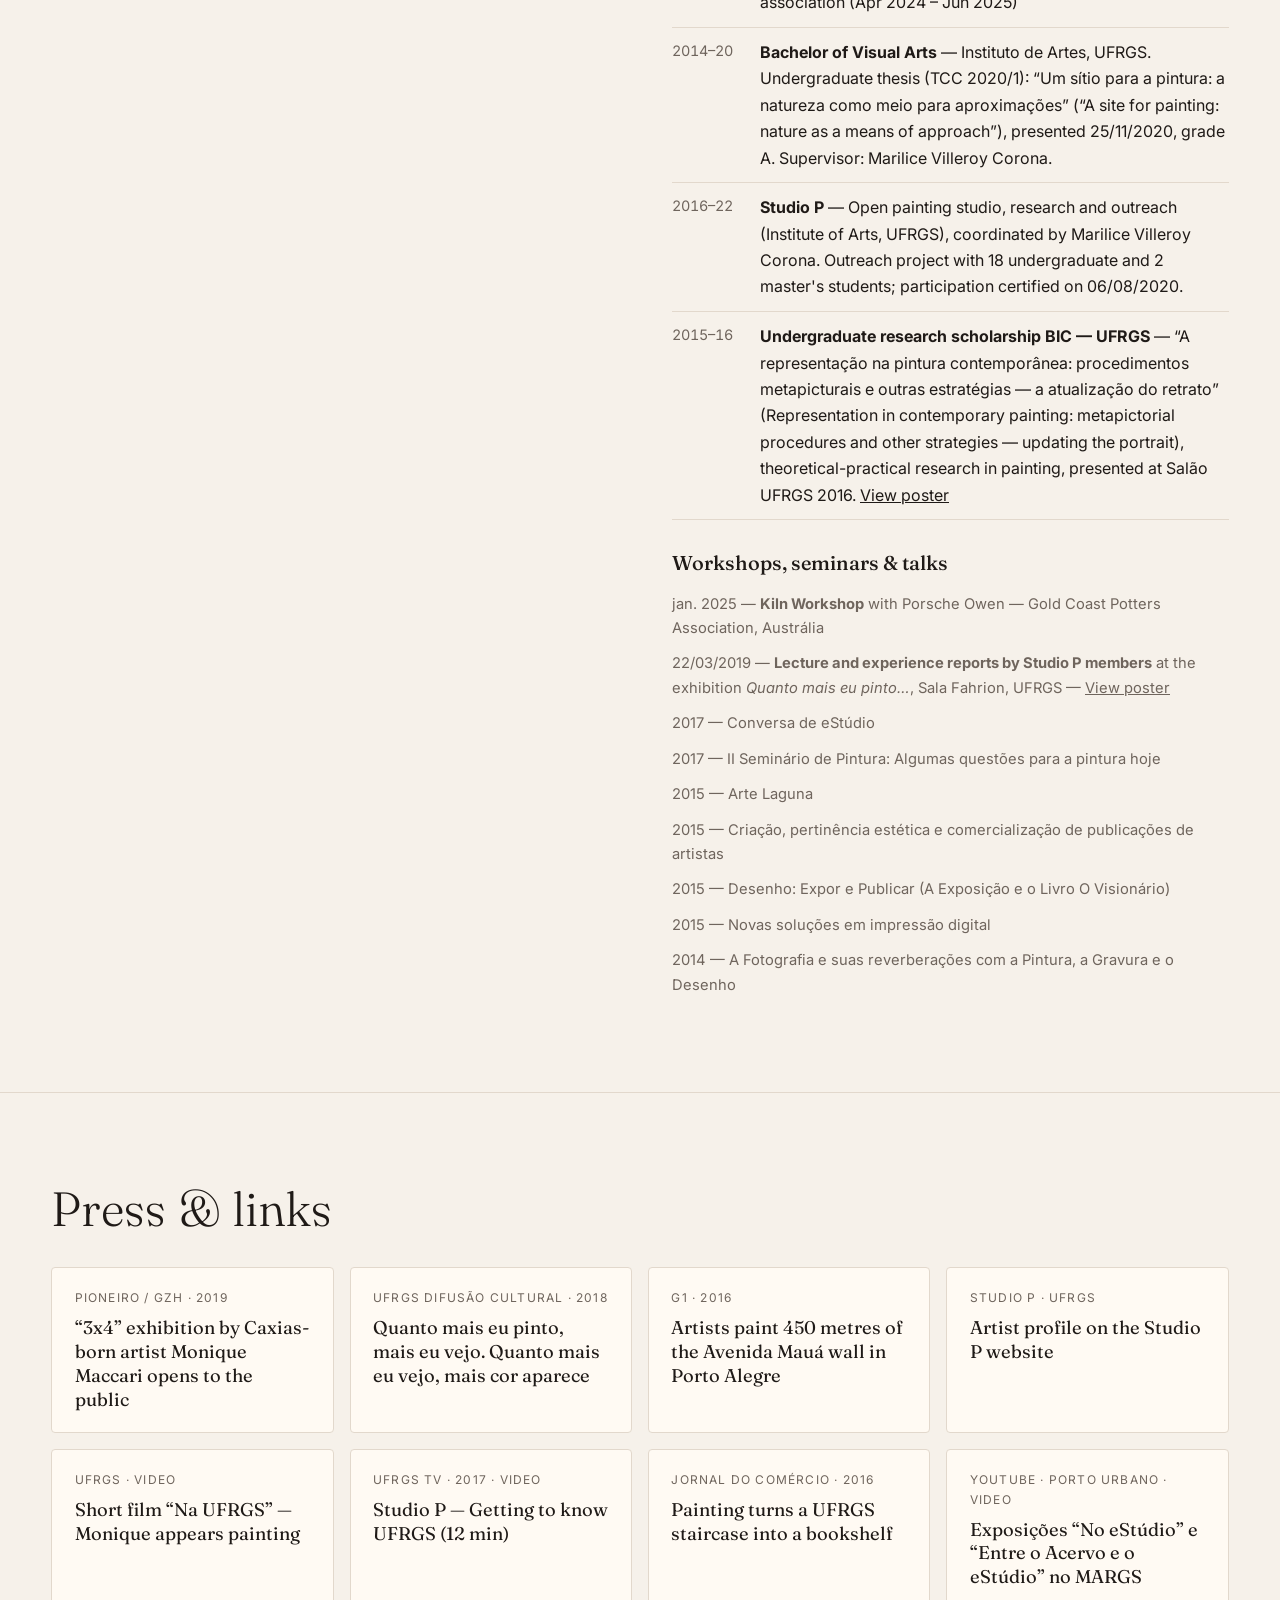
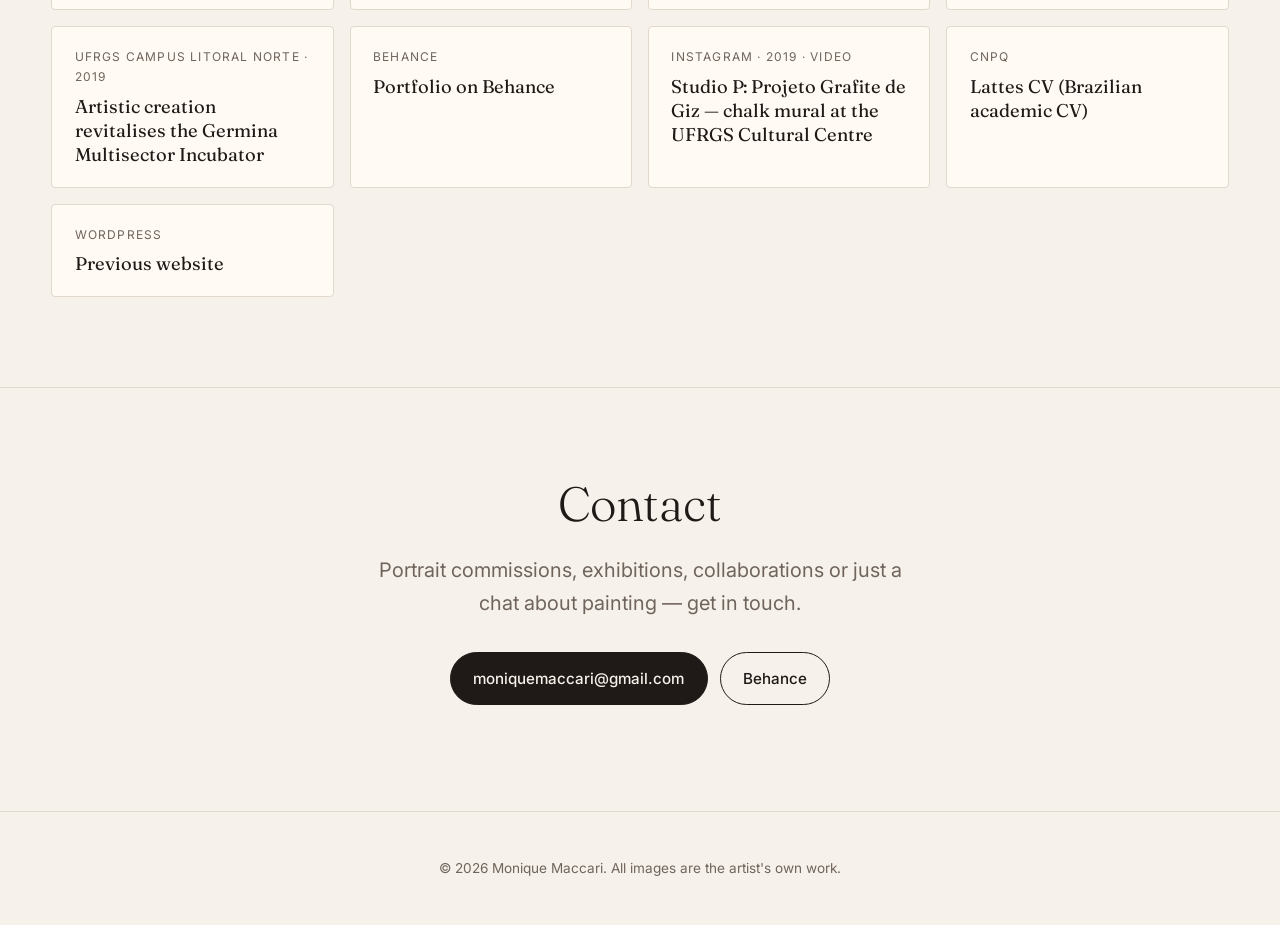
==== commit 4a068614: "Add artist header line, first-person statement from thesis, and one-line bio Co-Authored-By: Claude " ====
--- a/index.html
+++ b/index.html
@@ -57,6 +57,7 @@
 
     <section id="sobre" class="section about">
       <h2 data-i18n="about.title">Sobre</h2>
+      <p class="artist-meta" data-i18n-html="about.meta">Caxias do Sul, Brasil, 1996<br>Vive e trabalha na Gold Coast, Austrália</p>
       <div class="about-cols">
         <div class="prose" data-i18n-html="about.body">
           <p>Monique Maccari é artista visual nascida em Caxias do Sul (RS), com vasta produção em pintura, desenho e fotografia digital — a maior parte da coleção são retratos em tinta a óleo. Pinta desde os nove anos de idade.</p>
@@ -69,6 +70,17 @@
           <cite>— Monique Maccari, <span data-i18n="about.quoteSrc">Pioneiro, 2019</span></cite>
         </blockquote>
       </div>
+    </section>
+
+    <section id="statement" class="section statement">
+      <h2 data-i18n="st.title">Sobre o trabalho</h2>
+      <div class="prose statement-text" data-i18n-html="st.body">
+        <p>Meu trabalho em pintura parte das pessoas e dos lugares que estão perto de mim. Durante alguns anos trabalhei com o gênero do retrato: fotografava pessoas com quem tenho vínculo e ampliava essas imagens na pintura. O formato 3×4, a foto que todos carregam nos documentos, chegava a 165 × 110 cm, para provocar uma intimidade maior entre quem olha e os detalhes da pintura.</p>
+        <p>Ao pintar os meus fragmentos da <em>Panorâmica II</em> com o Studio P, compreendi que há uma grande semelhança no meu ato de pintar retrato e paisagem. A fotografia, tão aproximada, com tanto zoom, chegava a mim como pedaços de luz e sombra, texturas, pequenos fragmentos de cor, que na verdade eram folhas, galhos e raízes. Quanto mais evidente for a pincelada, mais aparente será a linguagem.</p>
+        <p>Desde então minha atenção se voltou para o que está perto. Em <em>Um sítio para a pintura</em>, pintei a natureza do sítio da minha avó, onde passei a infância. As aproximações dizem respeito às recordações e aos afetos, mas também ao modo como registro fotograficamente a natureza ao meu redor e à relação entre pintura, fotografia e desenho. Estar perto da família, no lugar onde cresci, é olhar de perto, olhar com zoom.</p>
+        <p>Hoje vivo na Gold Coast, Austrália, onde sigo pintando e trabalho também com cerâmica.</p>
+      </div>
+      <p class="statement-src" data-i18n="st.src">Adaptado do TCC “Um sítio para a pintura: a natureza como meio para aproximações” (UFRGS, 2020).</p>
     </section>
 
     <section id="cv" class="section cv">
--- a/assets/css/style.css
+++ b/assets/css/style.css
@@ -179,3 +179,8 @@
   border: 1px solid currentColor; border-radius: 999px; padding: 0 .5rem; white-space: nowrap;
 }
 .press-link:hover { background: var(--accent); color: var(--bg); }
+
+.artist-meta { margin: .75rem 0 0; color: var(--muted); font-size: .95rem; line-height: 1.5; }
+.statement-text { max-width: 44rem; margin-top: 2rem; }
+.statement-text p { font-family: var(--serif); font-weight: 300; font-size: clamp(1.1rem, 1.6vw, 1.3rem); line-height: 1.6; }
+.statement-src { color: var(--muted); font-size: .85rem; margin-top: 1.5rem; }
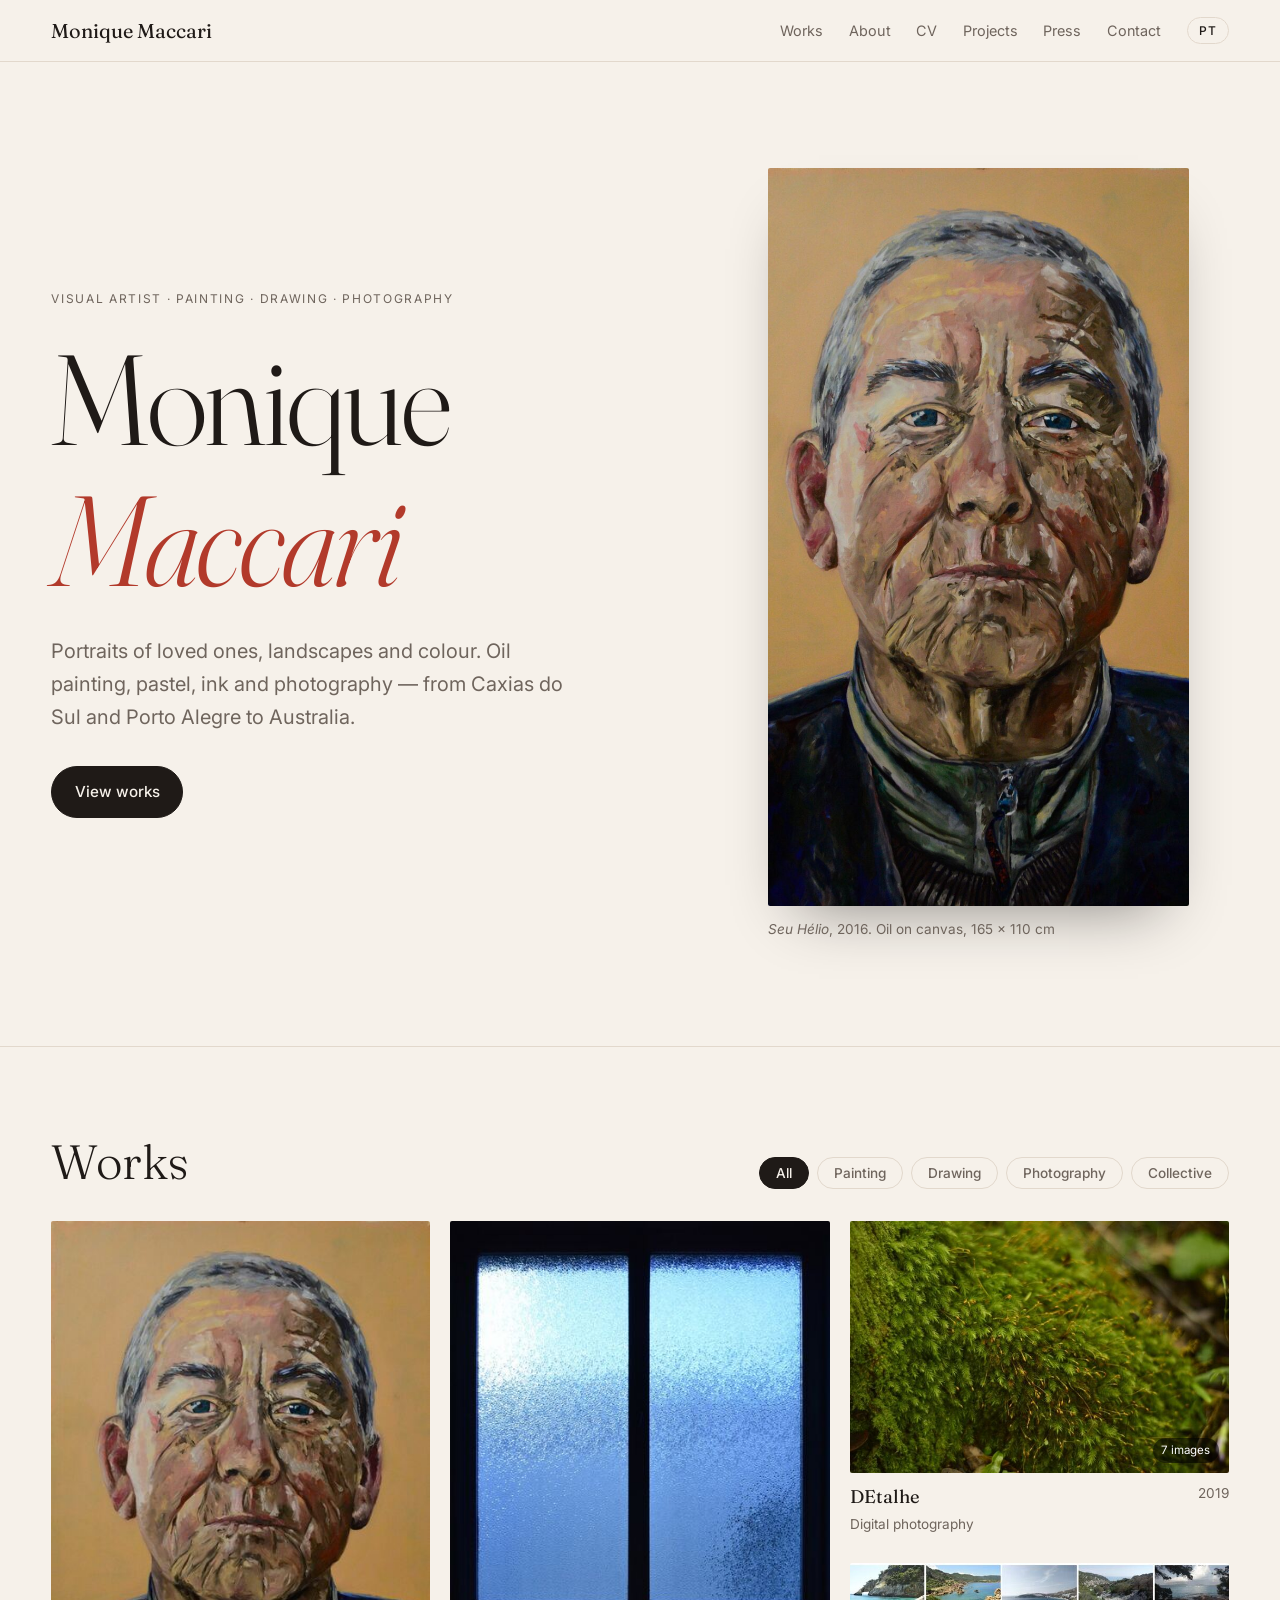
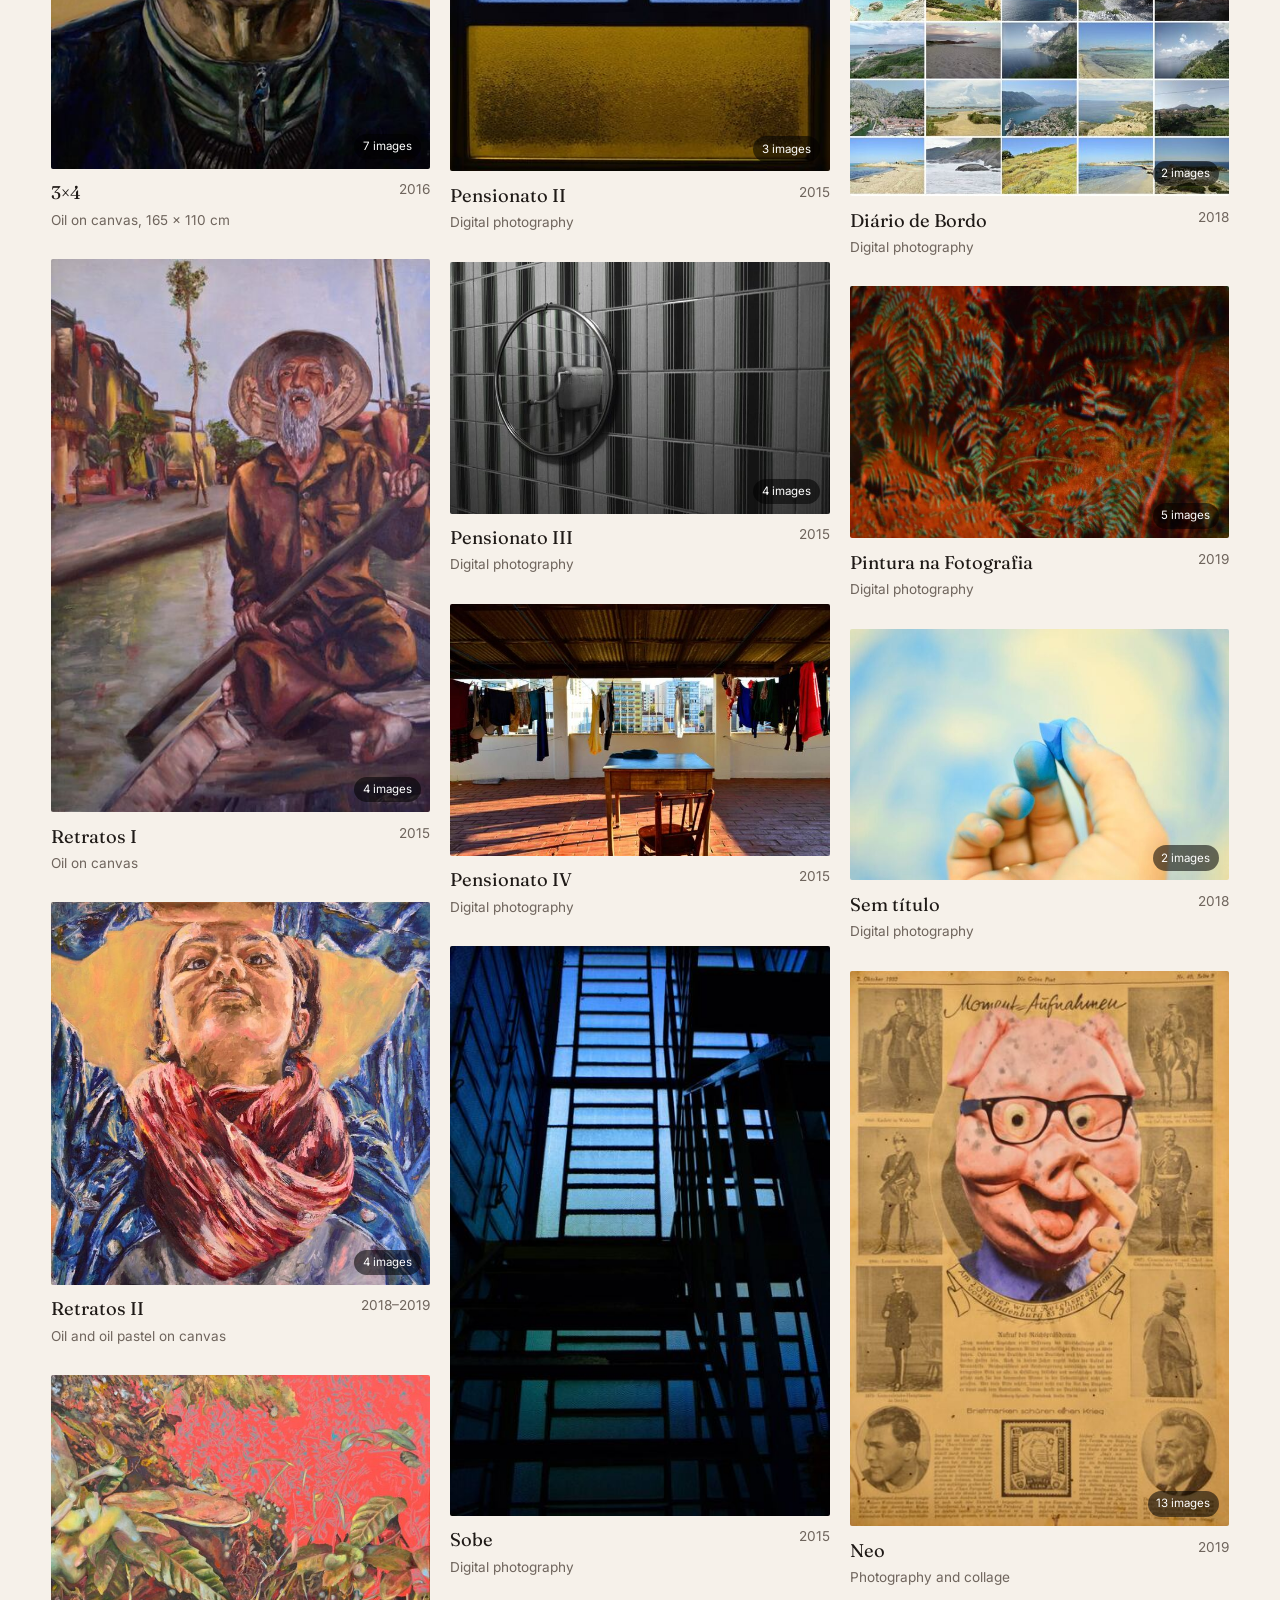
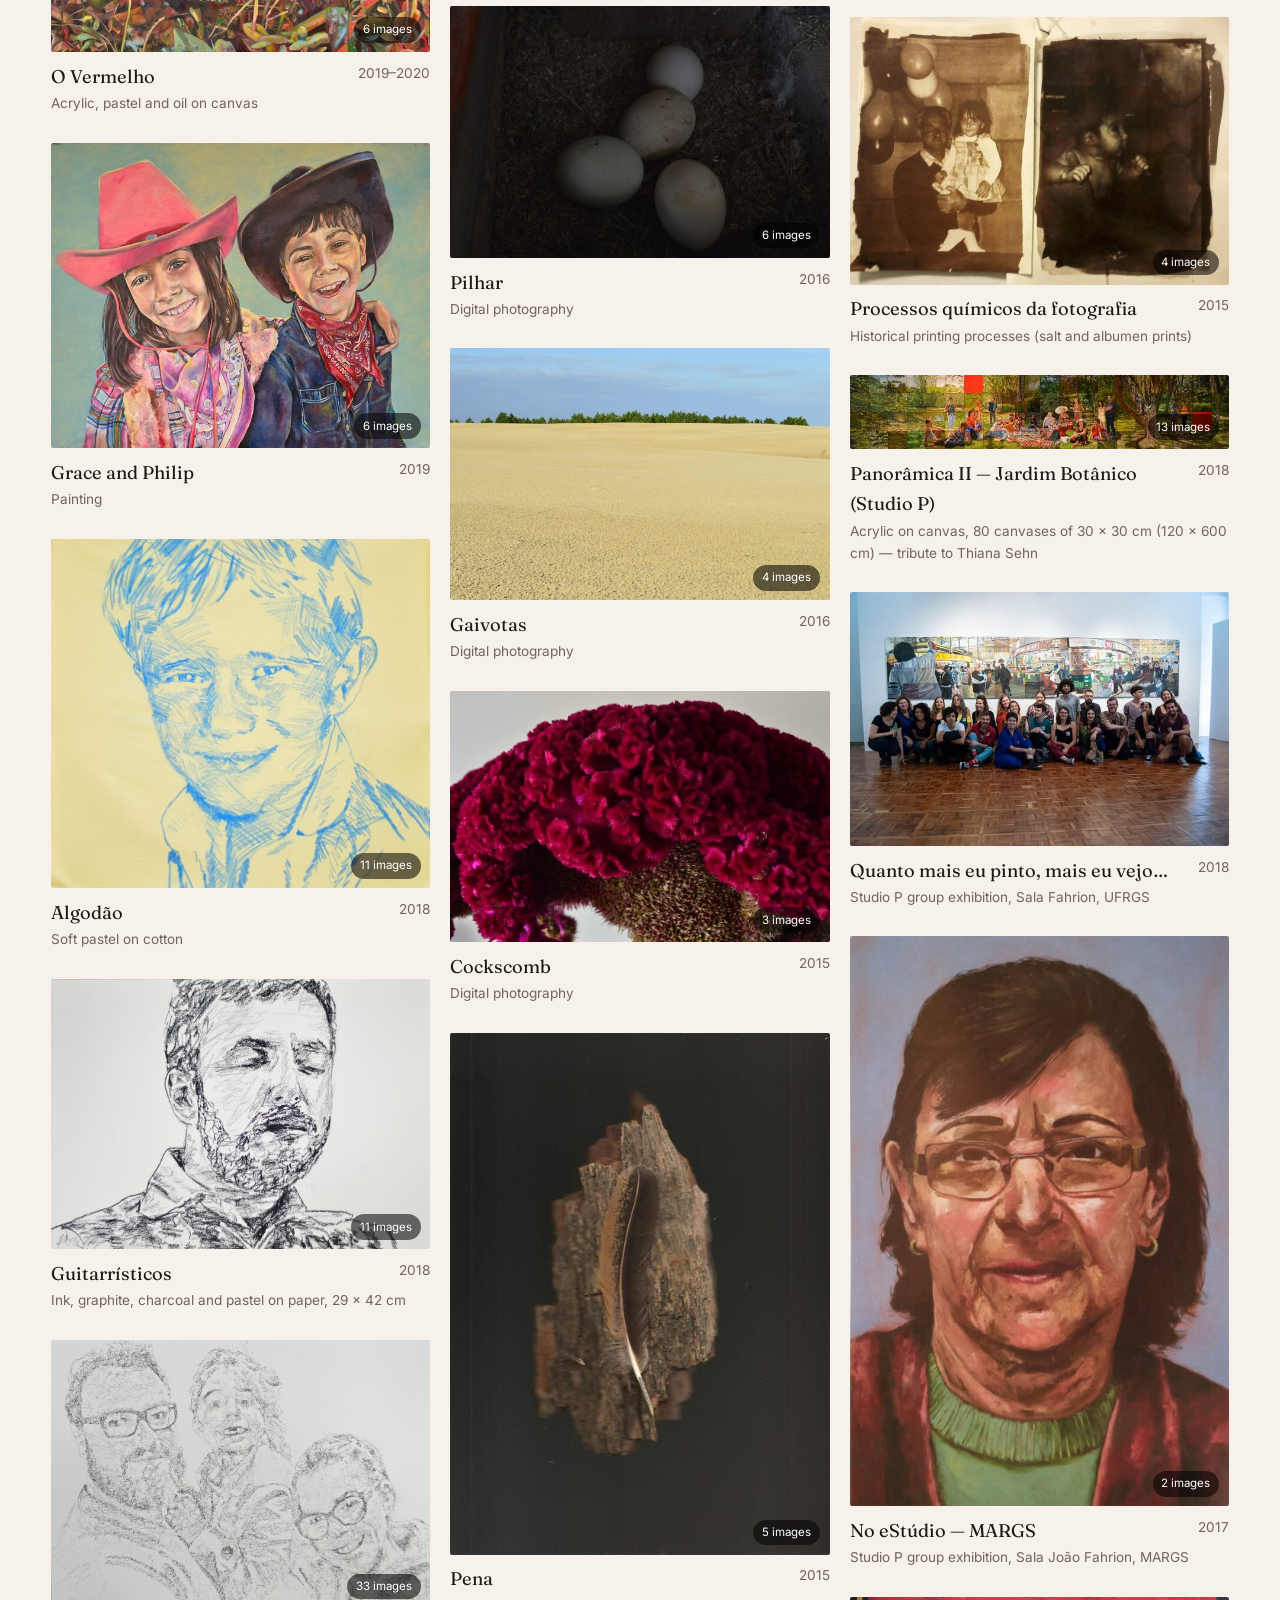
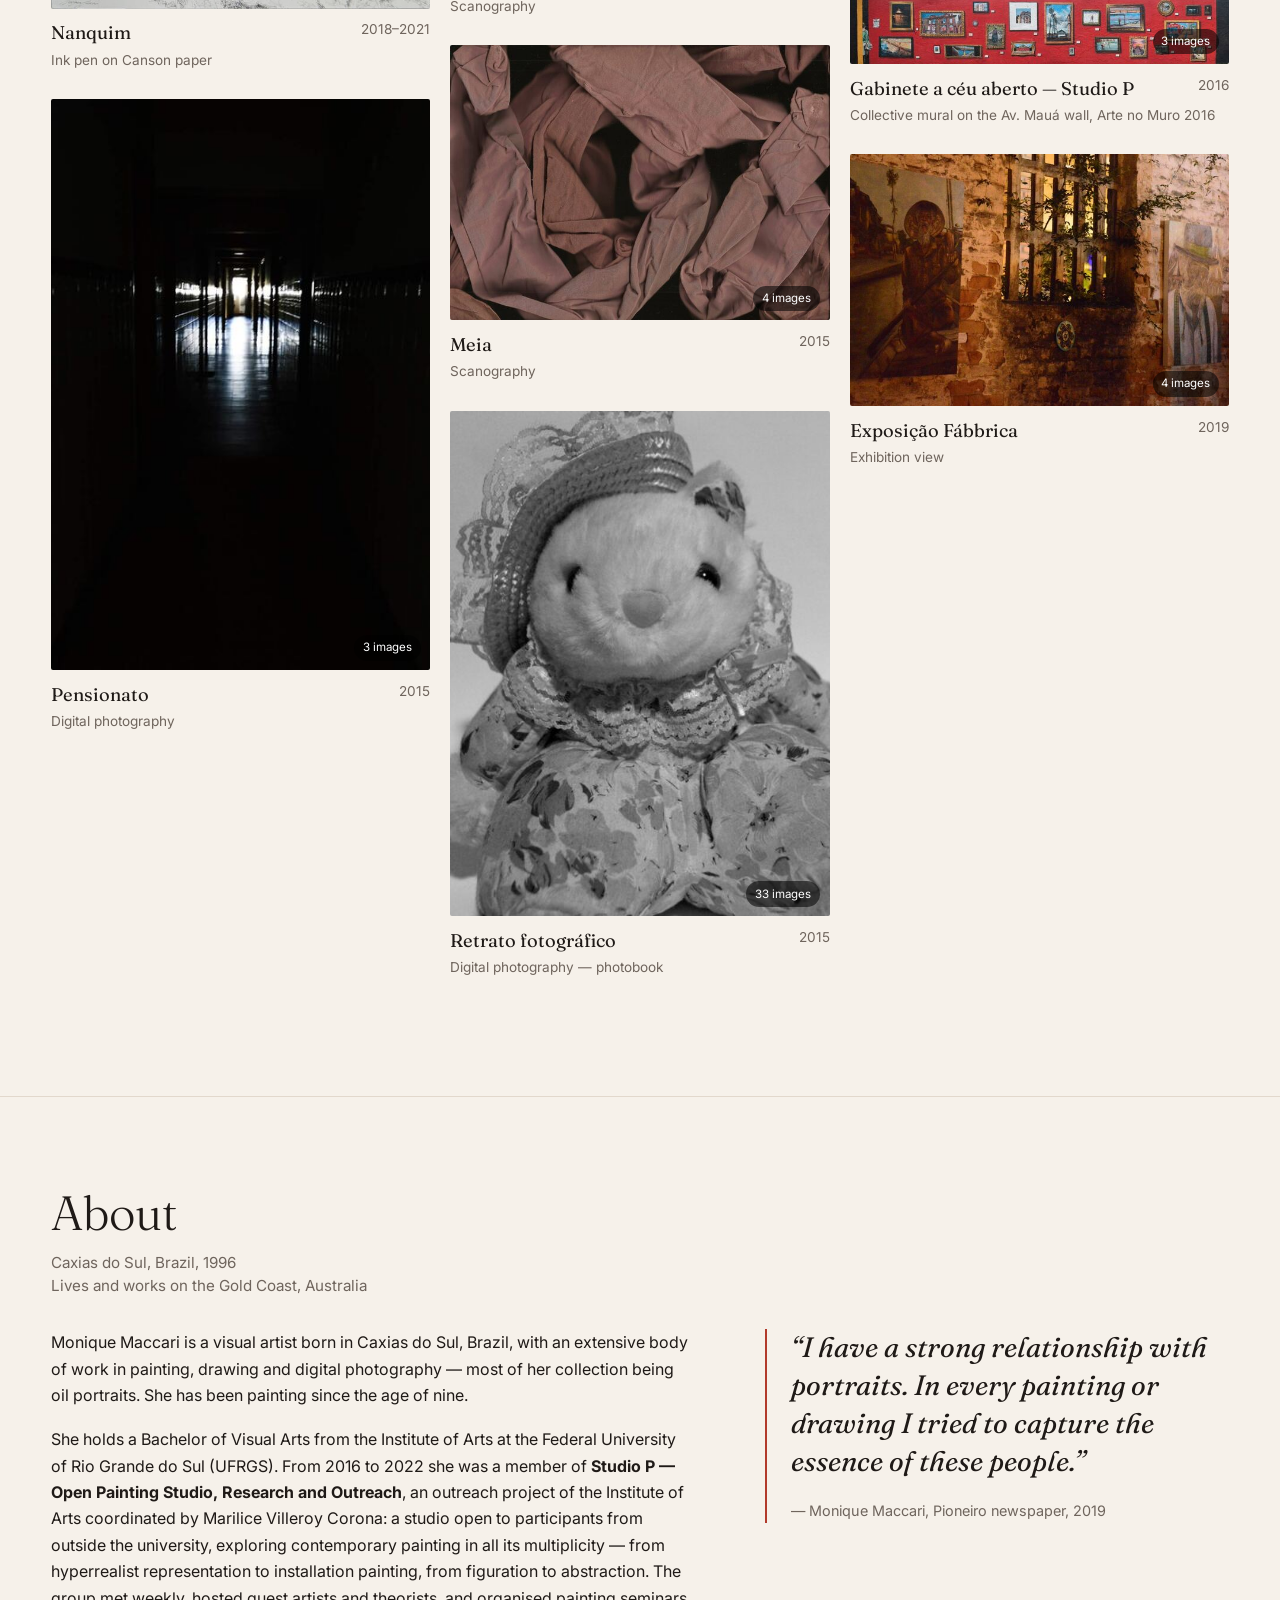
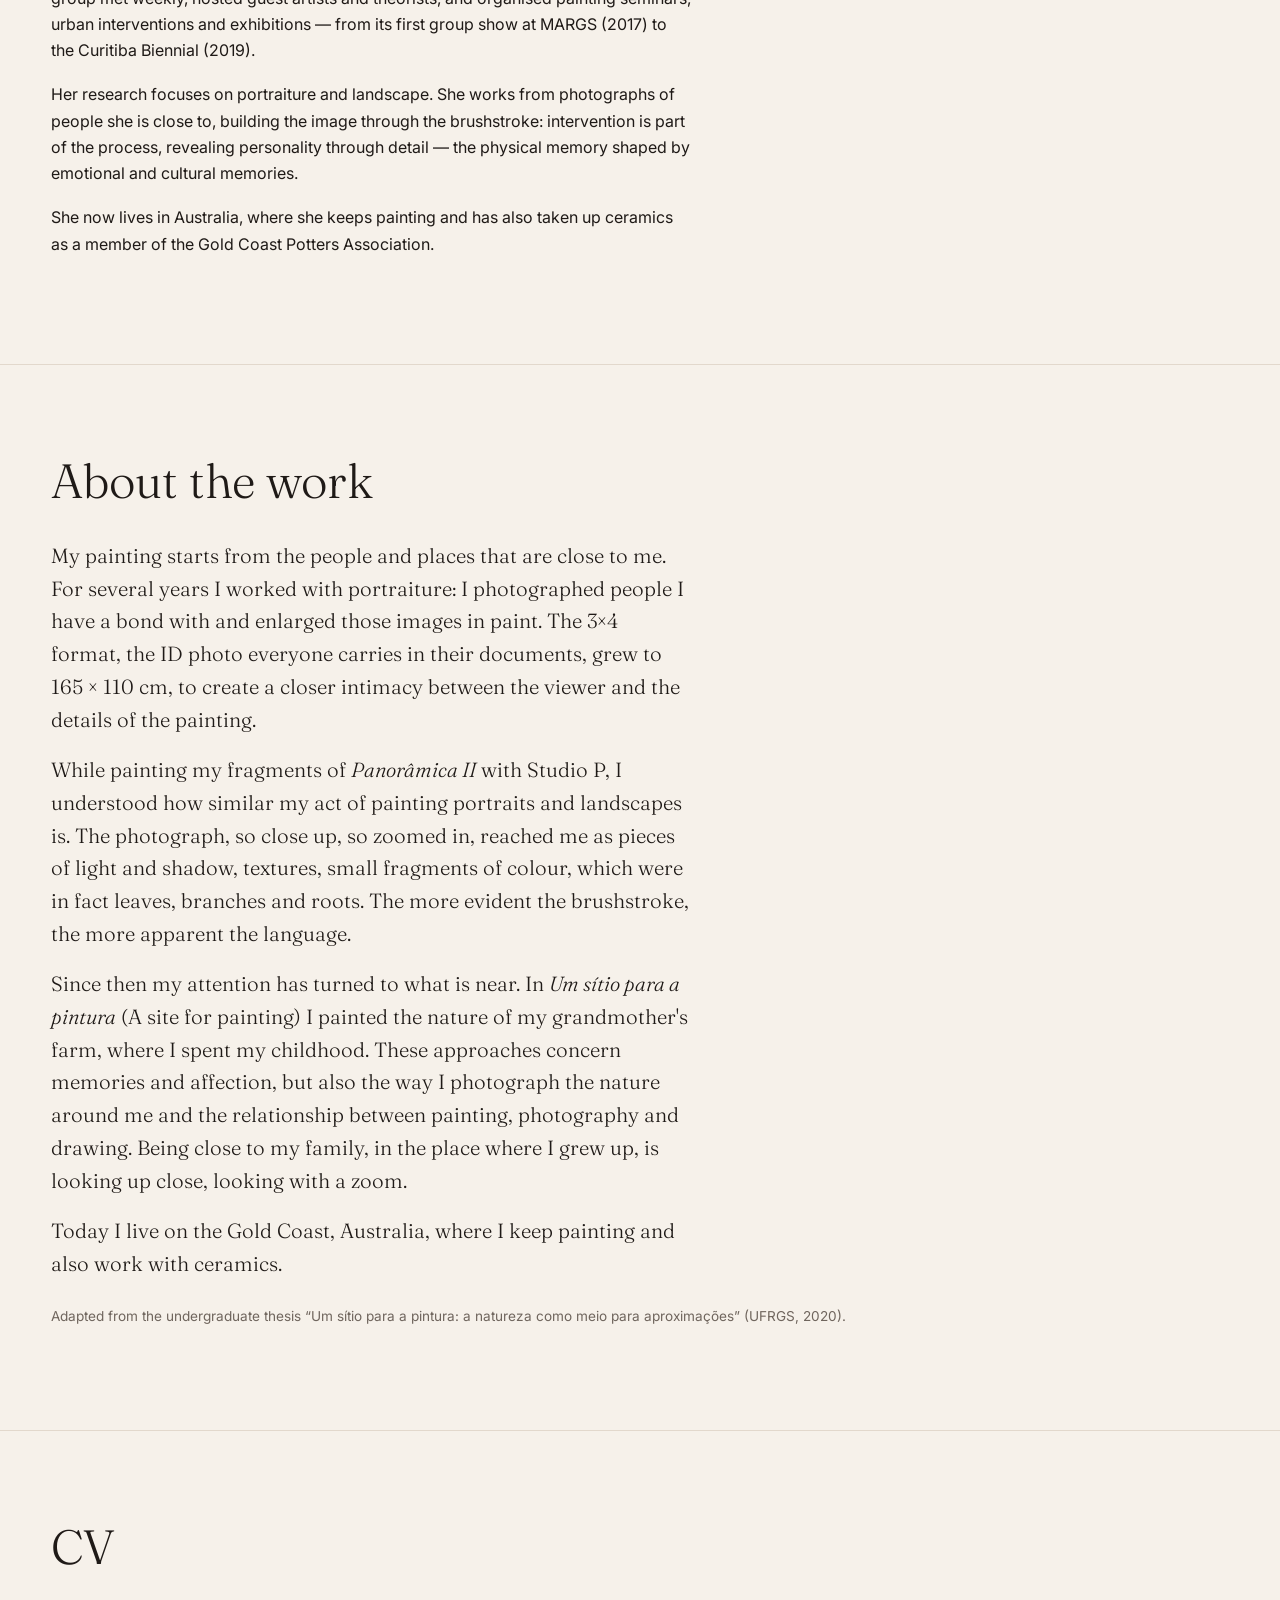
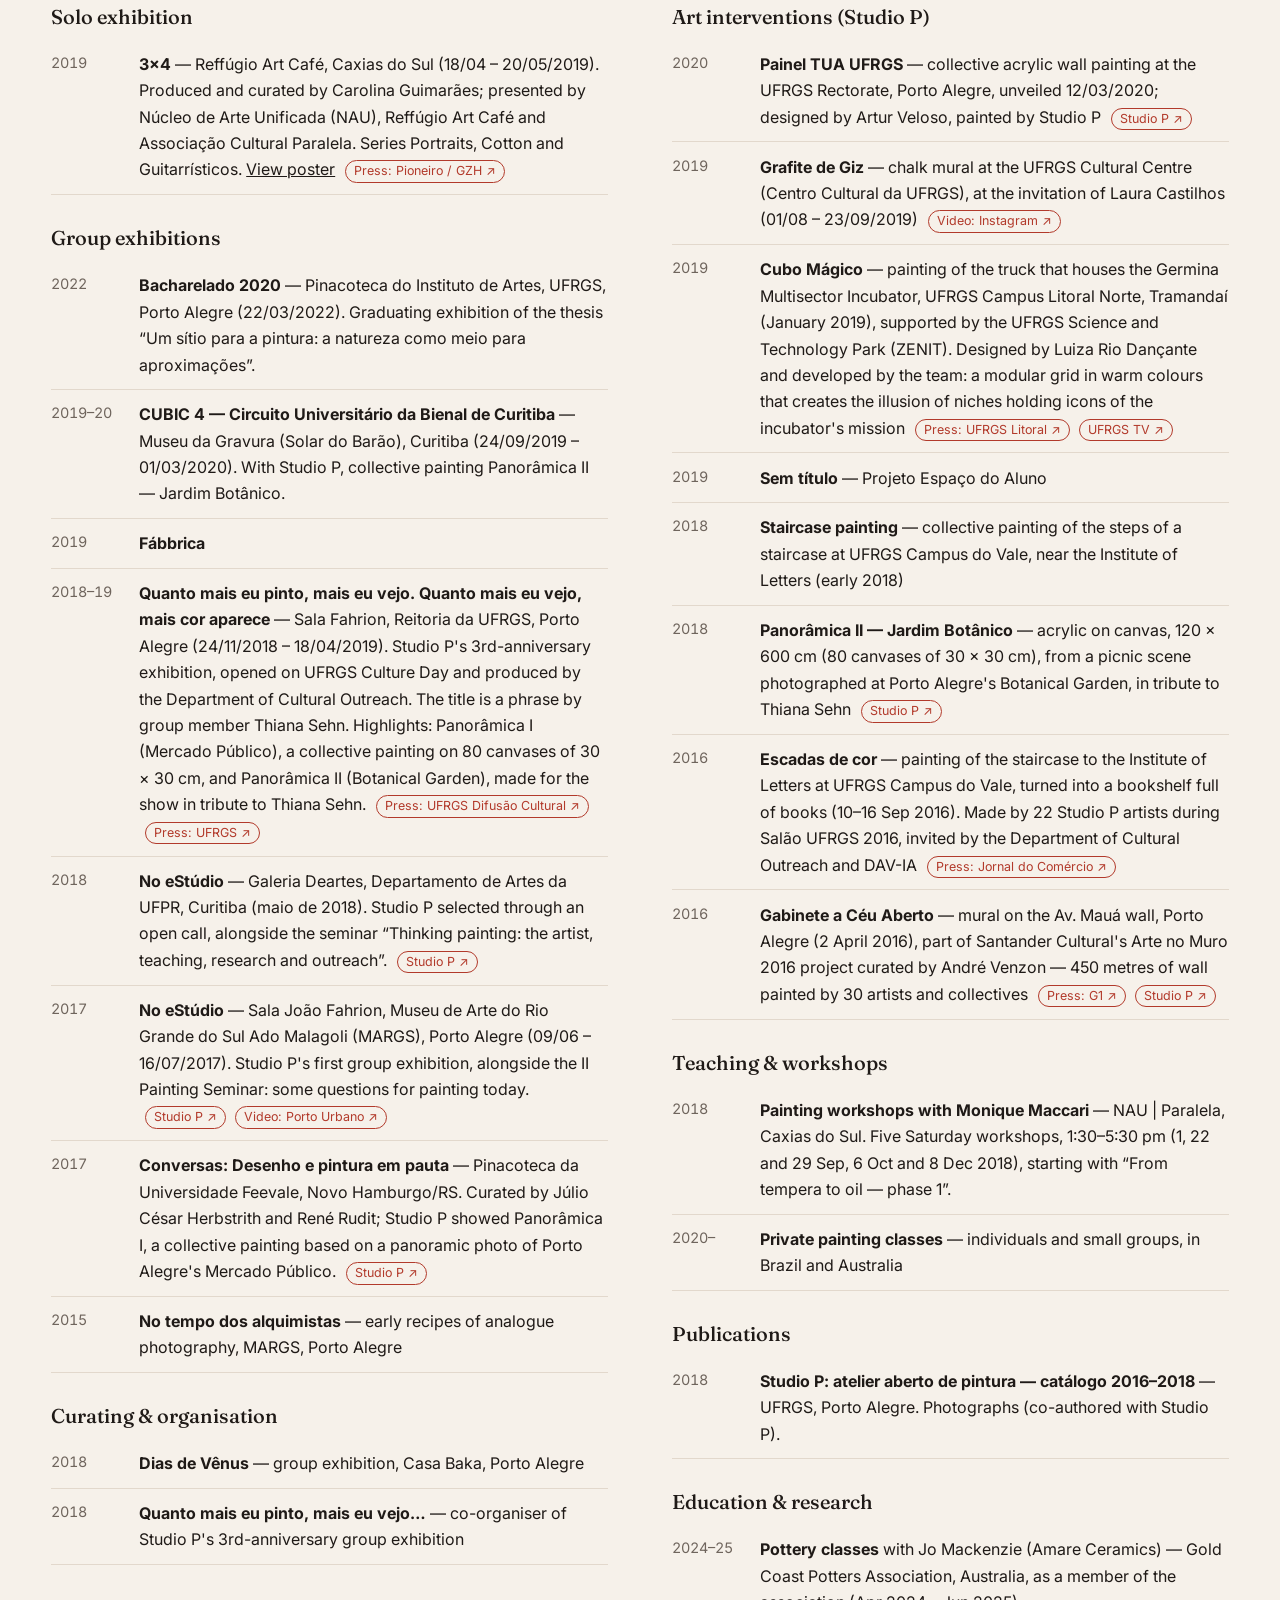
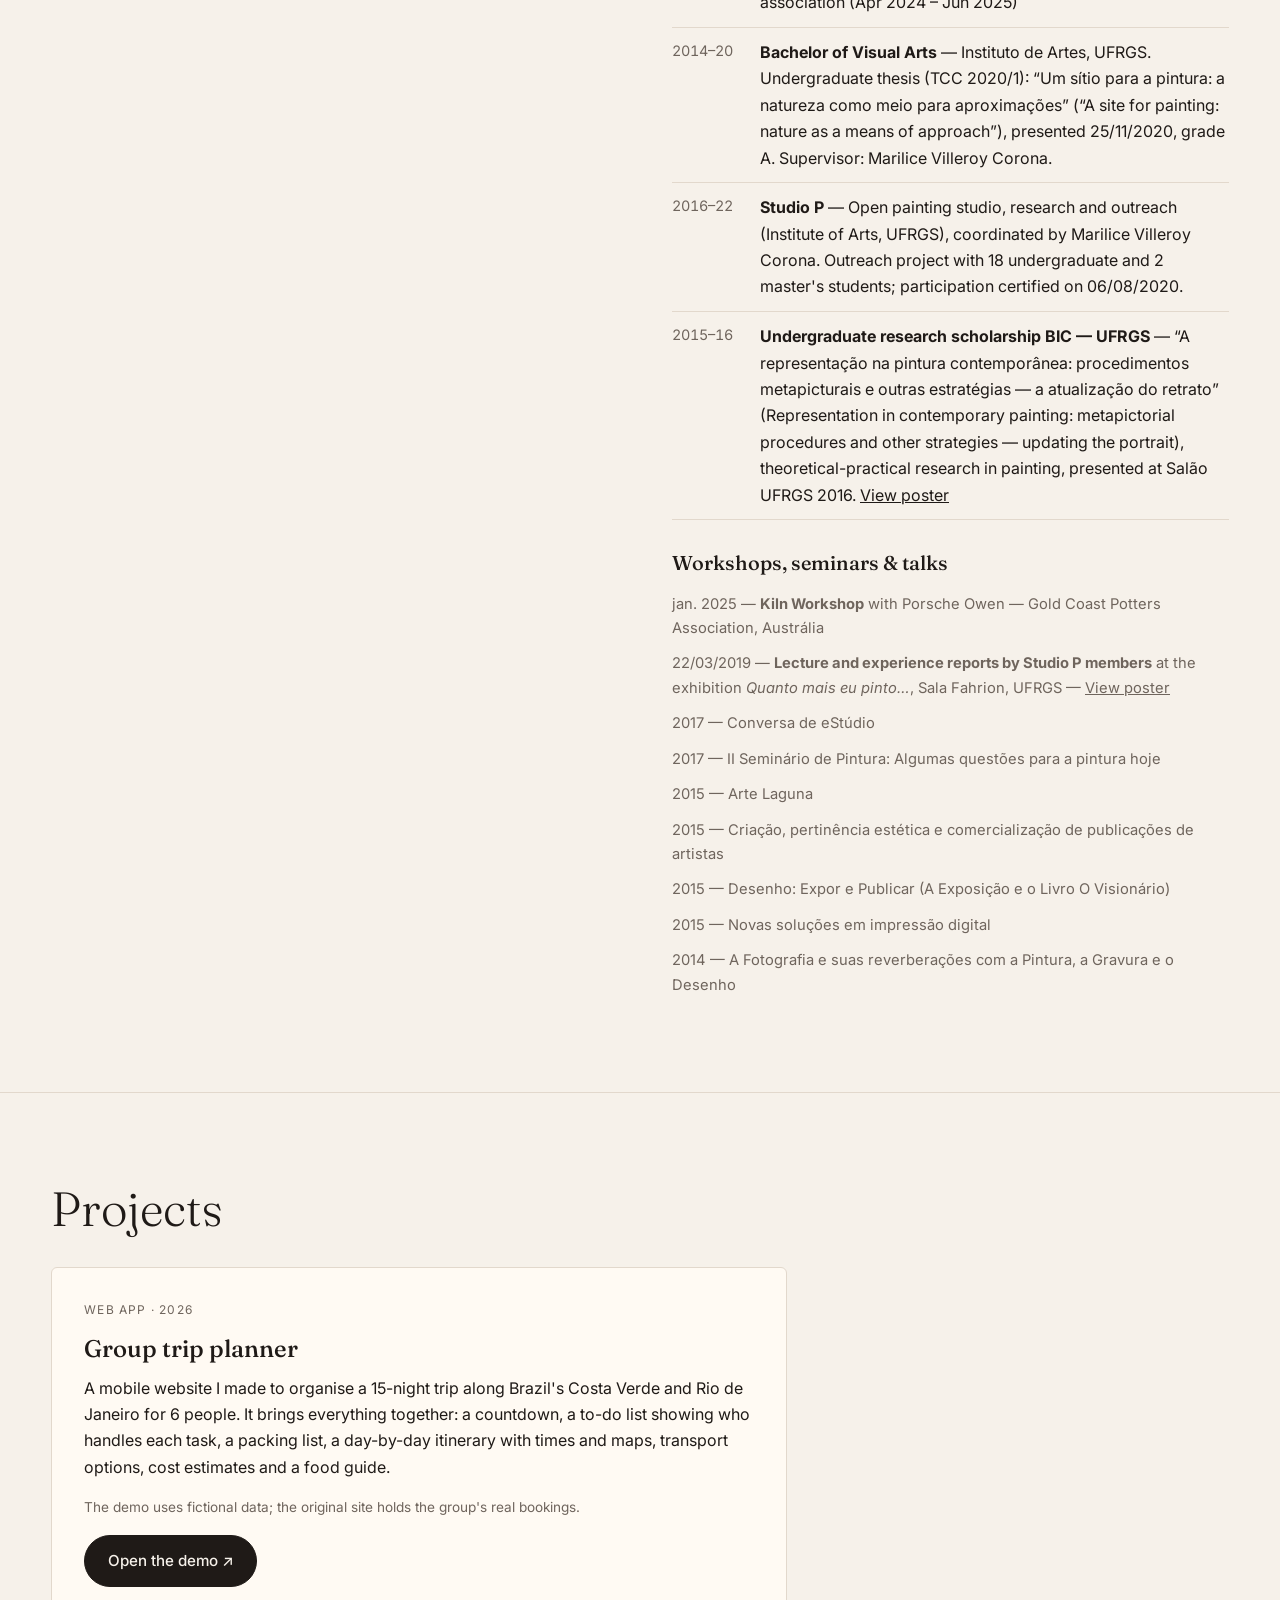
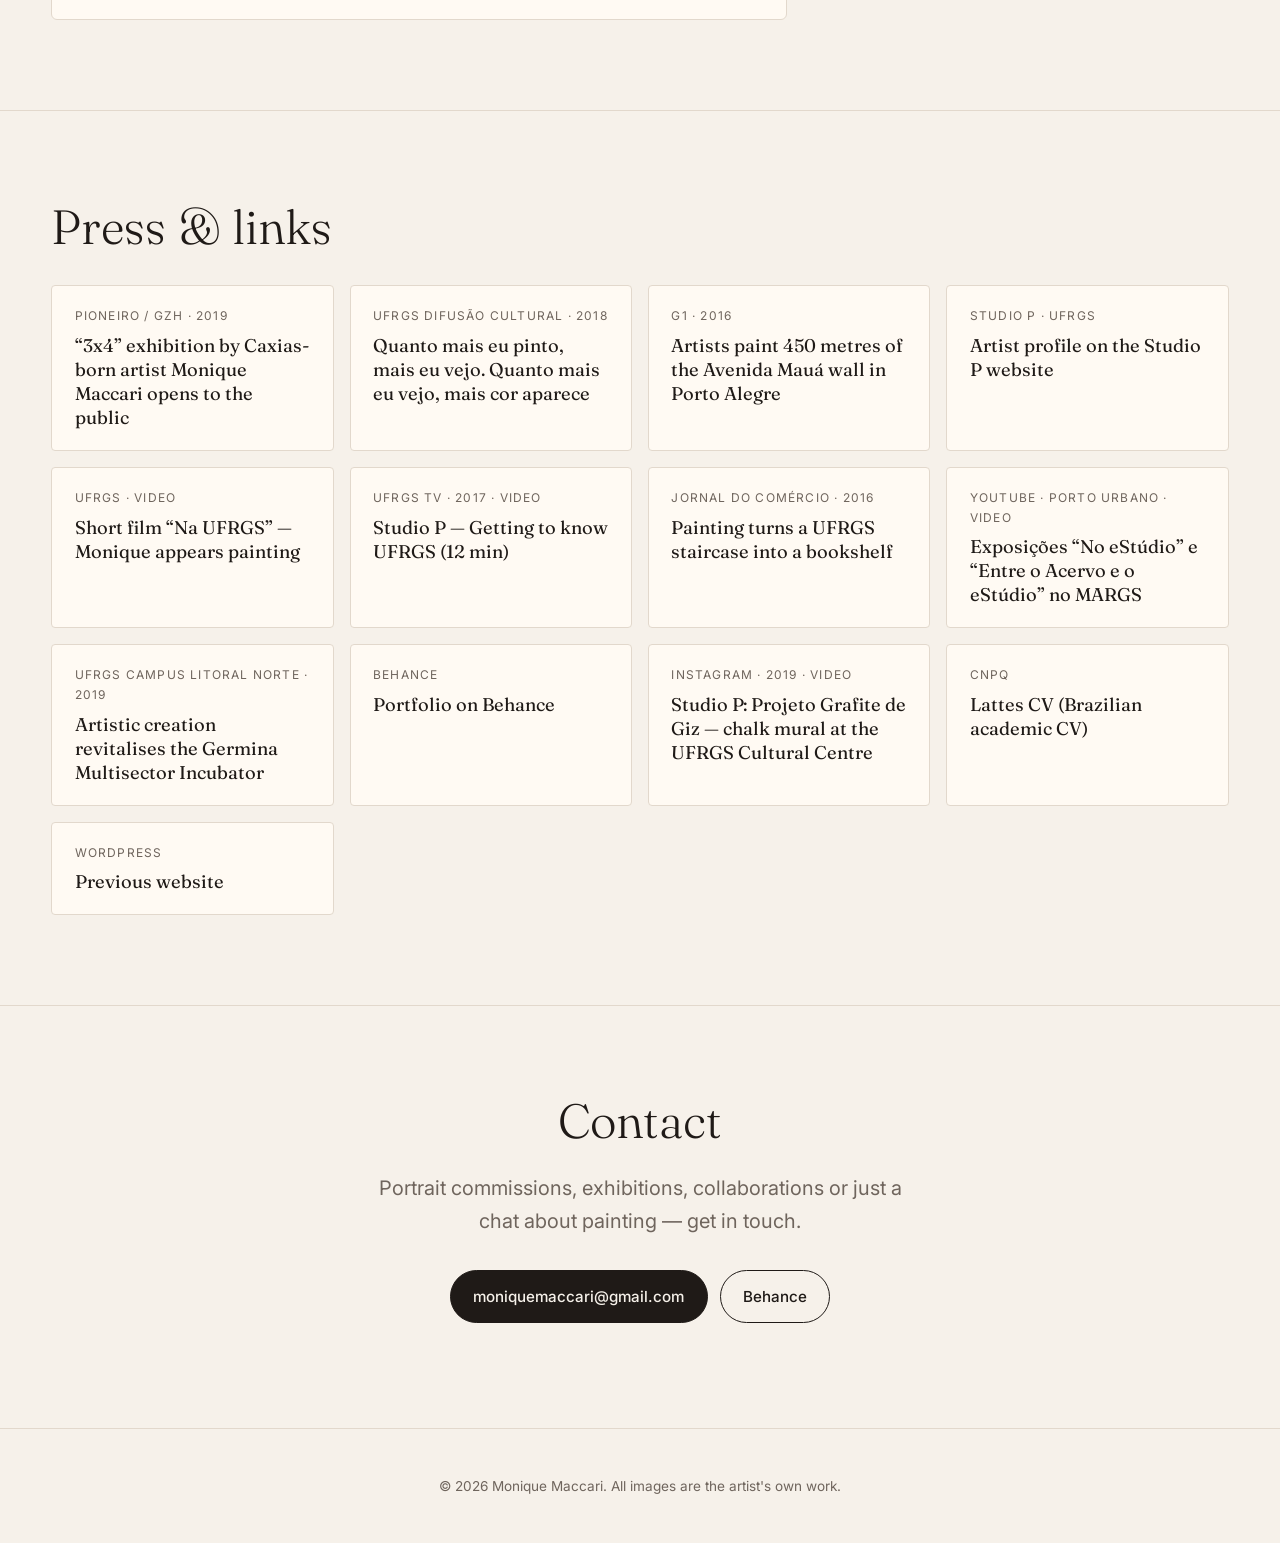
==== commit bcadc5e8: "Add Projects section with group trip planner demo (fictional data) Co-Authored-By: Claude Opus 5.5 <" ====
--- a/index.html
+++ b/index.html
@@ -21,6 +21,7 @@
       <a href="#obras" data-i18n="nav.works">Obras</a>
       <a href="#sobre" data-i18n="nav.about">Sobre</a>
       <a href="#cv" data-i18n="nav.cv">Currículo</a>
+      <a href="#projetos" data-i18n="nav.projects">Projetos</a>
       <a href="#imprensa" data-i18n="nav.press">Imprensa</a>
       <a href="#contato" data-i18n="nav.contact">Contato</a>
       <button class="lang" type="button" aria-label="Mudar idioma / Change language">EN</button>
@@ -157,6 +158,19 @@
           </ul>
         </div>
       </div>
+    </section>
+
+    <section id="projetos" class="section projects">
+      <h2 data-i18n="proj.title">Projetos</h2>
+      <article class="project">
+        <div class="project-text">
+          <p class="card-kicker" data-i18n="proj.kicker">App web · 2026</p>
+          <h3 data-i18n="proj.name">Planejador de viagem em grupo</h3>
+          <p data-i18n="proj.desc">Um site para celular que criei para organizar uma viagem de 15 noites pela Costa Verde e pelo Rio de Janeiro com 6 pessoas. Reúne tudo num só lugar: contagem regressiva, lista de tarefas com quem cuida de cada uma, lista de mala, roteiro dia a dia com horários e mapas, opções de transporte, custos estimados e um guia de comidas.</p>
+          <p class="hint-small" data-i18n="proj.note">A demo usa dados fictícios; o site original tem as reservas reais do grupo.</p>
+          <a class="btn" href="projetos/planejador-viagem/" target="_blank" rel="noopener" data-i18n="proj.cta">Abrir a demo ↗</a>
+        </div>
+      </article>
     </section>
 
     <section id="imprensa" class="section press">
--- a/assets/css/style.css
+++ b/assets/css/style.css
@@ -184,3 +184,8 @@
 .statement-text { max-width: 44rem; margin-top: 2rem; }
 .statement-text p { font-family: var(--serif); font-weight: 300; font-size: clamp(1.1rem, 1.6vw, 1.3rem); line-height: 1.6; }
 .statement-src { color: var(--muted); font-size: .85rem; margin-top: 1.5rem; }
+
+.project { margin-top: 2rem; background: var(--surface); border: 1px solid var(--line); border-radius: 6px; padding: clamp(1.25rem, 3vw, 2rem); max-width: 46rem; }
+.project h3 { margin: .25rem 0 .75rem; font-size: 1.5rem; }
+.project p { margin: 0 0 1rem; }
+.hint-small { color: var(--muted); font-size: .85rem; }
